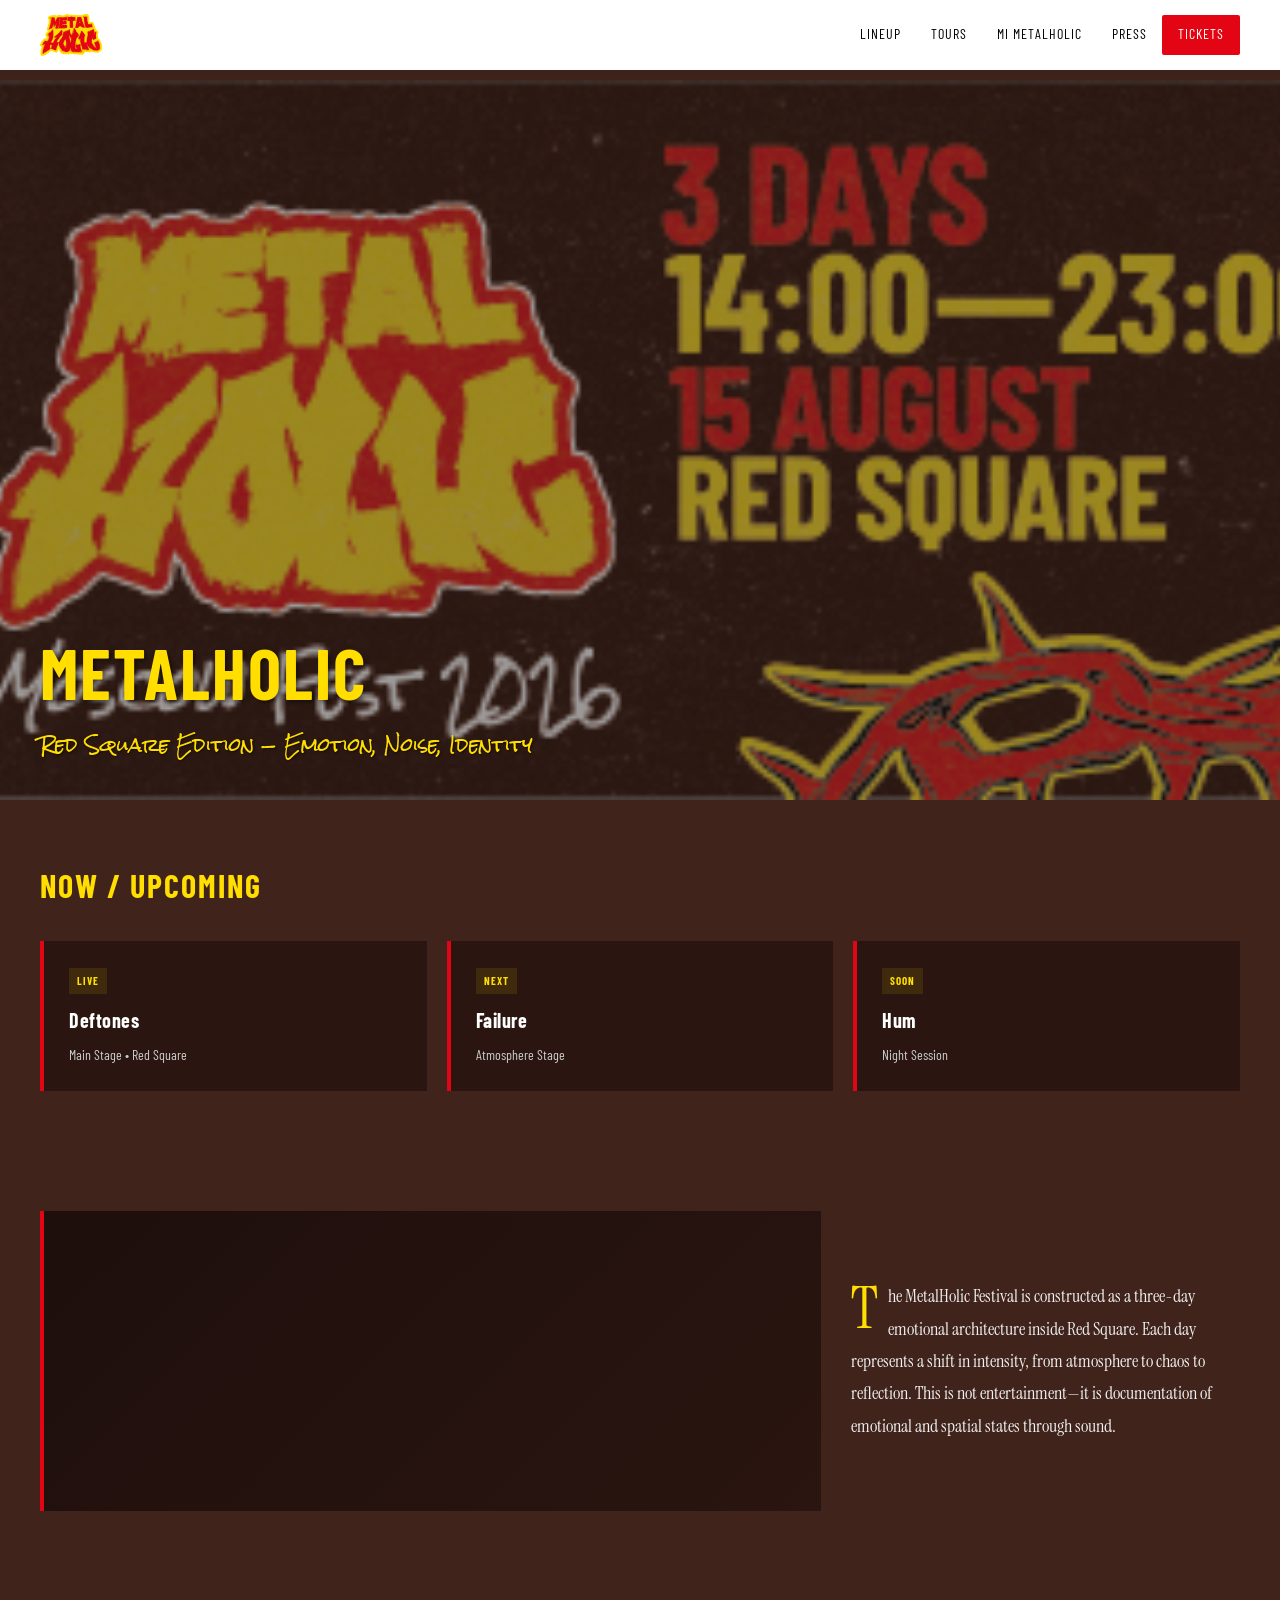
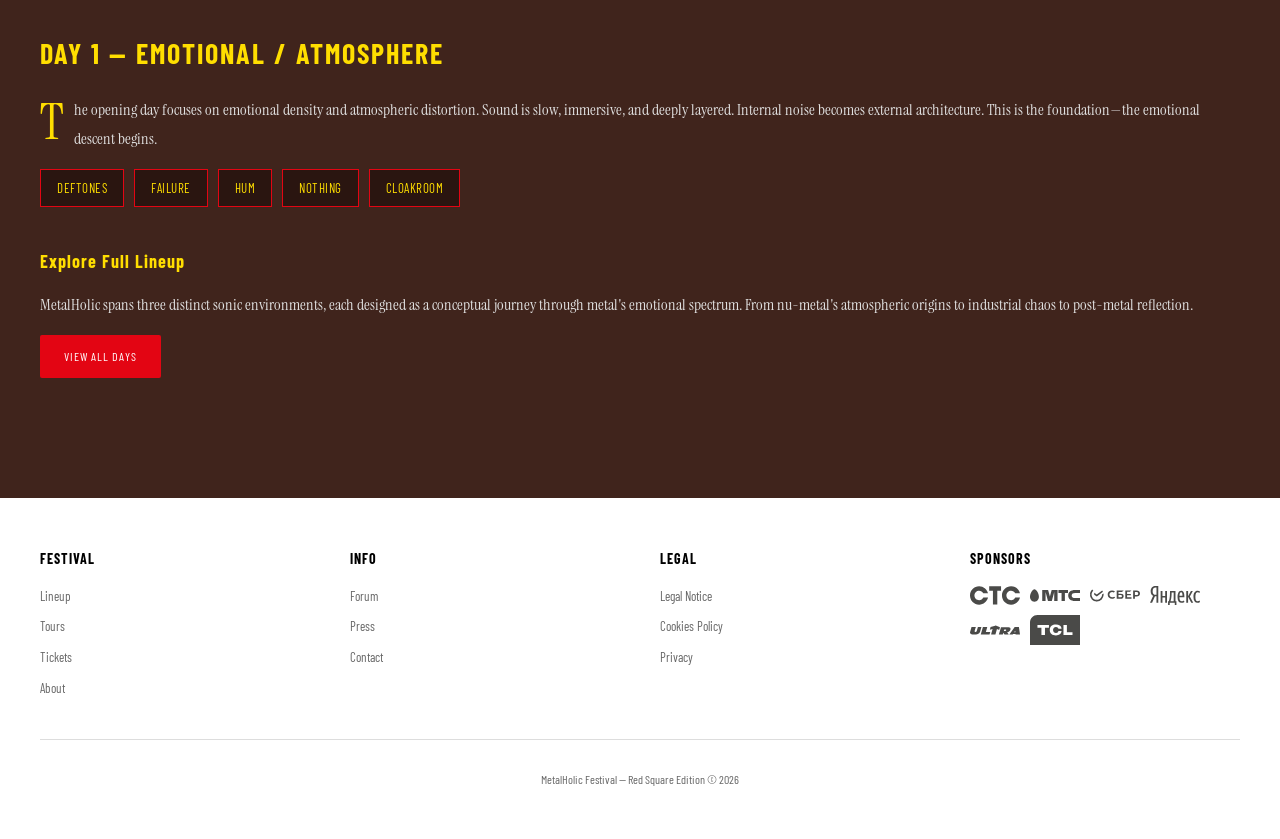
==== index.html @ a42e7ab2 "MetalHolic - main files Version 1" ====
<!DOCTYPE html>
<html lang="en">
<head>
<meta charset="UTF-8">
<meta name="viewport" content="width=device-width, initial-scale=1.0">
<title>MetalHolic Festival — Red Square Edition</title>
<link rel="stylesheet" href="styles.css">
<link href="https://fonts.googleapis.com/css2?family=Barlow+Condensed:wght@300;400;700&family=Rock+Salt&family=Instrument+Serif&display=swap" rel="stylesheet">
</head>

<body>

<!-- HEADER / NAVIGATION -->
<header class="header">
  <a href="index.html" class="logo">
    <img src="assets/logo.svg" alt="MetalHolic Festival">
  </a>

  <button class="menu-toggle" id="menuToggle">☰</button>

  <nav class="nav" id="navMenu">
    <a href="lineup.html">Lineup</a>
    <a href="tours.html">Tours</a>
    <a href="about.html">Mi MetalHolic</a>
    <a href="press.html">Press</a>
    <a href="tickets.html" class="ticket-btn">Tickets</a>
  </nav>
</header>

<!-- HERO SECTION -->
<section class="hero">
  <div class="hero-overlay"></div>
  <img src="assets/images/hero.jpg" alt="MetalHolic Festival Red Square Edition">

  <div class="hero-text">
    <h1>METALHOLIC</h1>
    <p>Red Square Edition — Emotion, Noise, Identity</p>
  </div>
</section>

<!-- LIVE / UPCOMING SECTION -->
<section class="live">
  <h2>NOW / UPCOMING</h2>

  <div class="live-grid">
    <div class="live-card">
      <div class="live-tag">LIVE</div>
      <h3>Deftones</h3>
      <p>Main Stage • Red Square</p>
    </div>

    <div class="live-card">
      <div class="live-tag">NEXT</div>
      <h3>Failure</h3>
      <p>Atmosphere Stage</p>
    </div>

    <div class="live-card">
      <div class="live-tag">SOON</div>
      <h3>Hum</h3>
      <p>Night Session</p>
    </div>
  </div>
</section>

<!-- FESTIVAL CONCEPT BANNER -->
<section class="banner">
  <div class="banner-box"></div>

  <div class="banner-text serif capitular">
    The MetalHolic Festival is constructed as a three-day emotional architecture inside Red Square. Each day represents a shift in intensity, from atmosphere to chaos to reflection. This is not entertainment—it is documentation of emotional and spatial states through sound.
  </div>
</section>

<!-- LINEUP PREVIEW -->
<section class="lineup-preview">
  <h2>DAY 1 — EMOTIONAL / ATMOSPHERE</h2>

  <p class="serif capitular">
    The opening day focuses on emotional density and atmospheric distortion. Sound is slow, immersive, and deeply layered. Internal noise becomes external architecture. This is the foundation—the emotional descent begins.
  </p>

  <div class="artists">
    <span>Deftones</span>
    <span>Failure</span>
    <span>Hum</span>
    <span>Nothing</span>
    <span>Cloakroom</span>
  </div>

  <h3>Explore Full Lineup</h3>
  <p class="serif">
    MetalHolic spans three distinct sonic environments, each designed as a conceptual journey through metal's emotional spectrum. From nu-metal's atmospheric origins to industrial chaos to post-metal reflection.
  </p>
  <a href="lineup.html" class="btn">View All Days</a>
</section>

<!-- FOOTER -->
<footer class="footer">
  <div class="footer-top">
    <div class="footer-column">
      <h4>Festival</h4>
      <a href="lineup.html">Lineup</a>
      <a href="tours.html">Tours</a>
      <a href="tickets.html">Tickets</a>
      <a href="about.html">About</a>
    </div>

    <div class="footer-column">
      <h4>Info</h4>
      <a href="forum.html">Forum</a>
      <a href="press.html">Press</a>
      <a href="contact.html">Contact</a>
    </div>

    <div class="footer-column">
      <h4>Legal</h4>
      <a href="legal-notice.html">Legal Notice</a>
      <a href="cookies.html">Cookies Policy</a>
      <a href="privacy.html">Privacy</a>
    </div>

    <div class="footer-column">
      <h4>Sponsors</h4>
      <div class="sponsors">
        <img src="assets/sponsors/sts.svg" alt="Sponsor" />
        <img src="assets/sponsors/mts.svg" alt="Sponsor" />
        <img src="assets/sponsors/sber.svg" alt="Sponsor" />
        <img src="assets/sponsors/yandex.svg" alt="Sponsor" />
        <img src="assets/sponsors/ultra.svg" alt="Sponsor" />
        <img src="assets/sponsors/tcl.svg" alt="Sponsor" />
      </div>
    </div>
  </div>

  <div class="footer-bottom">
    MetalHolic Festival — Red Square Edition © 2026
  </div>
</footer>

<script src="main.js"></script>

</body>
</html>
---- styles.css ----
/* RESET */
* {
  margin: 0;
  padding: 0;
  box-sizing: border-box;
}

html {
  scroll-behavior: smooth;
}

body {
  font-family: "Barlow Condensed", sans-serif;
  background: #40241c;
  color: white;
  line-height: 1.6;
  overflow-x: hidden;
}

/* =========================
   HEADER / NAVIGATION
========================= */

.header {
  position: fixed;
  top: 0;
  width: 100%;
  background: white;
  display: flex;
  justify-content: space-between;
  align-items: center;
  padding: 14px 40px;
  z-index: 1000;
  box-shadow: 0 2px 8px rgba(0, 0, 0, 0.1);
  transition: all 0.3s ease;
}

.logo {
  display: flex;
  align-items: center;
  text-decoration: none;
  transition: transform 0.3s ease;
}

.logo:hover {
  transform: scale(1.05);
}

.logo img {
  height: 42px;
  width: auto;
  display: block;
}

/* NAV */
.nav {
  display: flex;
  align-items: center;
  gap: 0;
}

.nav a {
  margin-left: 0;
  padding: 8px 15px;
  text-decoration: none;
  color: black;
  font-size: 14px;
  text-transform: uppercase;
  letter-spacing: 1px;
  transition: all 0.3s ease;
  border-bottom: 2px solid transparent;
  display: inline-block;
}

.nav a:hover {
  color: #e30513;
  border-bottom-color: #e30513;
}

.nav a.active {
  color: #e30513;
  border-bottom-color: #e30513;
}

.ticket-btn {
  background: #e30513 !important;
  color: white !important;
  padding: 8px 16px !important;
  margin-left: 10px;
  border-radius: 2px;
  transition: all 0.3s ease;
  border: none;
  cursor: pointer;
}

.ticket-btn:hover {
  background: #b90410 !important;
  transform: translateY(-2px);
  box-shadow: 0 4px 12px rgba(227, 5, 19, 0.3);
}

/* Mobile Menu Toggle */
.menu-toggle {
  display: none;
  background: none;
  border: none;
  font-size: 24px;
  cursor: pointer;
  color: black;
}

/* =========================
   HERO
========================= */

.hero {
  margin-top: 80px;
  height: 80vh;
  min-height: 500px;
  position: relative;
  overflow: hidden;
  background: #2a1510;
}

.hero img {
  width: 100%;
  height: 100%;
  object-fit: cover;
  display: block;
  opacity: 0.85;
  transition: transform 0.6s ease;
}

.hero:hover img {
  transform: scale(1.02);
}

.hero-overlay {
  position: absolute;
  top: 0;
  left: 0;
  right: 0;
  bottom: 0;
  background: rgba(0, 0, 0, 0.3);
  z-index: 1;
}

.hero-text {
  position: absolute;
  bottom: 40px;
  left: 40px;
  z-index: 2;
  animation: slideUp 0.8s ease;
}

@keyframes slideUp {
  from {
    opacity: 0;
    transform: translateY(30px);
  }
  to {
    opacity: 1;
    transform: translateY(0);
  }
}

.hero-text h1 {
  font-size: 70px;
  color: #ffde00;
  font-weight: 700;
  letter-spacing: 2px;
  line-height: 1.1;
  text-shadow: 2px 2px 4px rgba(0, 0, 0, 0.5);
}

.hero-text p {
  font-family: "Rock Salt", cursive;
  font-size: 18px;
  color: #ffde00;
  margin-top: 10px;
  text-shadow: 1px 1px 2px rgba(0, 0, 0, 0.5);
}

/* =========================
   LIVE SECTION
========================= */

.live {
  padding: 60px 40px;
  background: #40241c;
}

.live h2 {
  color: #ffde00;
  margin-bottom: 30px;
  font-size: 32px;
  letter-spacing: 2px;
}

.live-grid {
  display: grid;
  grid-template-columns: repeat(3, 1fr);
  gap: 20px;
}

.live-card {
  background: #2a1510;
  padding: 25px;
  border-left: 4px solid #e30513;
  transition: all 0.3s ease;
  cursor: pointer;
  position: relative;
  overflow: hidden;
}

.live-card::before {
  content: '';
  position: absolute;
  top: 0;
  left: -100%;
  width: 100%;
  height: 100%;
  background: rgba(227, 5, 19, 0.1);
  transition: left 0.3s ease;
  z-index: -1;
}

.live-card:hover::before {
  left: 0;
}

.live-card:hover {
  transform: translateX(5px);
  border-left-color: #ffde00;
}

.live-card h3 {
  font-size: 20px;
  margin-top: 10px;
  color: white;
}

.live-card p {
  font-size: 14px;
  color: #ccc;
  margin-top: 8px;
}

.live-tag {
  font-size: 11px;
  color: #ffde00;
  font-weight: 700;
  text-transform: uppercase;
  letter-spacing: 1px;
  background: rgba(255, 222, 0, 0.1);
  padding: 4px 8px;
  display: inline-block;
}

/* =========================
   BANNER
========================= */

.banner {
  display: flex;
  padding: 60px 40px;
  gap: 30px;
  background: #40241c;
  align-items: center;
}

.banner-box {
  flex: 2;
  background: linear-gradient(135deg, #1e0f0c 0%, #2a1510 100%);
  height: 300px;
  border-left: 4px solid #e30513;
  animation: fadeIn 0.8s ease;
}

@keyframes fadeIn {
  from {
    opacity: 0;
    transform: translateX(-20px);
  }
  to {
    opacity: 1;
    transform: translateX(0);
  }
}

.banner-text {
  flex: 1;
  font-family: "Instrument Serif", serif;
  font-size: 18px;
  line-height: 1.8;
  color: #f0f0f0;
}

.banner-text.capitular::first-letter {
  font-size: 3.2em;
  float: left;
  line-height: 1;
  padding-right: 10px;
  font-weight: 400;
  color: #ffde00;
}

/* =========================
   LINEUP / TEXT BLOCKS
========================= */

.lineup-preview {
  padding: 60px 40px;
  background: #40241c;
}

.lineup-preview h2 {
  color: #ffde00;
  margin-bottom: 20px;
  font-size: 28px;
  letter-spacing: 2px;
}

.lineup-preview h3 {
  color: #ffde00;
  margin-top: 30px;
  margin-bottom: 15px;
  font-size: 18px;
  letter-spacing: 1px;
}

.lineup-preview p {
  font-family: "Instrument Serif", serif;
  color: #e0e0e0;
  margin-bottom: 15px;
  line-height: 1.8;
}

.artists {
  display: flex;
  flex-wrap: wrap;
  gap: 10px;
  margin-bottom: 40px;
}

.artists span {
  display: inline-block;
  padding: 8px 16px;
  background: #2a1510;
  border: 1px solid #e30513;
  color: #ffde00;
  font-size: 13px;
  text-transform: uppercase;
  letter-spacing: 0.5px;
  transition: all 0.3s ease;
  cursor: pointer;
}

.artists span:hover {
  background: #e30513;
  color: white;
  border-color: #ffde00;
  transform: translateY(-2px);
}

/* =========================
   TYPOGRAPHY SYSTEM
========================= */

.serif {
  font-family: "Instrument Serif", serif;
}

.capitular::first-letter {
  font-size: 3.2em;
  float: left;
  line-height: 1;
  padding-right: 10px;
  font-weight: 400;
  color: #ffde00;
}

h1 {
  font-size: 48px;
  color: #ffde00;
  letter-spacing: 2px;
  margin-bottom: 20px;
}

h2 {
  font-size: 32px;
  color: #ffde00;
  letter-spacing: 1px;
}

h3 {
  font-size: 20px;
  color: #ffde00;
  letter-spacing: 0.5px;
}

/* =========================
   SECTION STYLES
========================= */

section {
  background: #40241c;
}

section.capitular {
  padding: 80px 40px 40px;
}

section.capitular h1 {
  font-size: 56px;
  margin-bottom: 30px;
}

section.capitular p {
  font-family: "Instrument Serif", serif;
  font-size: 16px;
  color: #e0e0e0;
  max-width: 800px;
  line-height: 1.9;
}

/* =========================
   FOOTER
========================= */

.footer {
  background: white;
  color: black;
  padding: 50px 40px;
  margin-top: 60px;
}

.footer-top {
  display: grid;
  grid-template-columns: repeat(4, 1fr);
  gap: 40px;
  margin-bottom: 30px;
}

.footer-column h4 {
  margin-bottom: 15px;
  font-size: 14px;
  text-transform: uppercase;
  letter-spacing: 1px;
  font-weight: 700;
}

.footer-column a {
  display: block;
  text-decoration: none;
  color: #666;
  margin-bottom: 10px;
  font-size: 13px;
  transition: all 0.3s ease;
}

.footer-column a:hover {
  color: #e30513;
  margin-left: 5px;
}

.sponsors {
  display: flex;
  flex-wrap: wrap;
  gap: 10px;
}

.sponsors img {
  width: 50px;
  height: auto;
  transition: transform 0.3s ease;
  opacity: 0.8;
}

.sponsors img:hover {
  transform: scale(1.1);
  opacity: 1;
}

.footer-bottom {
  margin-top: 30px;
  padding-top: 30px;
  border-top: 1px solid #ddd;
  text-align: center;
  font-size: 12px;
  color: #666;
}

/* =========================
   UTILITY CLASSES
========================= */

.container {
  max-width: 1200px;
  margin: 0 auto;
  padding: 0 40px;
}

.btn {
  display: inline-block;
  padding: 12px 24px;
  background: #e30513;
  color: white;
  text-decoration: none;
  text-transform: uppercase;
  letter-spacing: 1px;
  font-size: 12px;
  border: none;
  cursor: pointer;
  transition: all 0.3s ease;
  border-radius: 2px;
}

.btn:hover {
  background: #b90410;
  transform: translateY(-2px);
  box-shadow: 0 4px 12px rgba(227, 5, 19, 0.3);
}

.btn-outline {
  background: transparent;
  border: 2px solid #e30513;
  color: #e30513;
}

.btn-outline:hover {
  background: #e30513;
  color: white;
}

/* =========================
   RESPONSIVE
========================= */

@media (max-width: 1024px) {
  .live-grid {
    grid-template-columns: repeat(2, 1fr);
  }

  .footer-top {
    grid-template-columns: repeat(2, 1fr);
    gap: 30px;
  }

  .hero-text h1 {
    font-size: 50px;
  }
}

@media (max-width: 768px) {
  .header {
    padding: 12px 20px;
  }

  .nav {
    position: fixed;
    left: 0;
    top: 60px;
    width: 100%;
    background: white;
    flex-direction: column;
    gap: 0;
    max-height: 0;
    overflow: hidden;
    transition: max-height 0.3s ease;
    z-index: 999;
  }

  .nav.active {
    max-height: 400px;
  }

  .nav a {
    width: 100%;
    padding: 15px 20px;
    border-bottom: 1px solid #eee;
    margin-left: 0;
  }

  .menu-toggle {
    display: block;
  }

  .logo img {
    height: 36px;
  }

  .hero {
    margin-top: 60px;
    height: 60vh;
  }

  .hero-text h1 {
    font-size: 40px;
  }

  .hero-text p {
    font-size: 14px;
  }

  .live-grid {
    grid-template-columns: 1fr;
  }

  .banner {
    flex-direction: column;
    padding: 40px 20px;
  }

  .banner-box {
    height: 200px;
  }

  .lineup-preview {
    padding: 40px 20px;
  }

  .footer-top {
    grid-template-columns: 1fr;
    gap: 20px;
  }

  .footer {
    padding: 40px 20px;
  }

  section.capitular {
    padding: 60px 20px 30px;
  }

  section.capitular h1 {
    font-size: 36px;
  }

  h1 {
    font-size: 32px;
  }

  h2 {
    font-size: 24px;
  }

  .artists span {
    font-size: 11px;
    padding: 6px 12px;
  }
}

@media (max-width: 480px) {
  .header {
    padding: 10px 15px;
  }

  .hero {
    margin-top: 60px;
    height: 50vh;
    min-height: 400px;
  }

  .hero-text {
    bottom: 20px;
    left: 20px;
  }

  .hero-text h1 {
    font-size: 28px;
  }

  .hero-text p {
    font-size: 12px;
  }

  .live {
    padding: 40px 20px;
  }

  .live h2 {
    font-size: 22px;
  }

  .live-card {
    padding: 15px;
  }

  .lineup-preview {
    padding: 30px 15px;
  }

  .lineup-preview h2 {
    font-size: 20px;
  }

  .artists {
    gap: 8px;
  }

  .artists span {
    font-size: 10px;
    padding: 5px 10px;
  }

  section.capitular {
    padding: 50px 15px 20px;
  }

  section.capitular h1 {
    font-size: 26px;
  }

  section.capitular p {
    font-size: 14px;
  }

  .footer-bottom {
    font-size: 10px;
  }
}
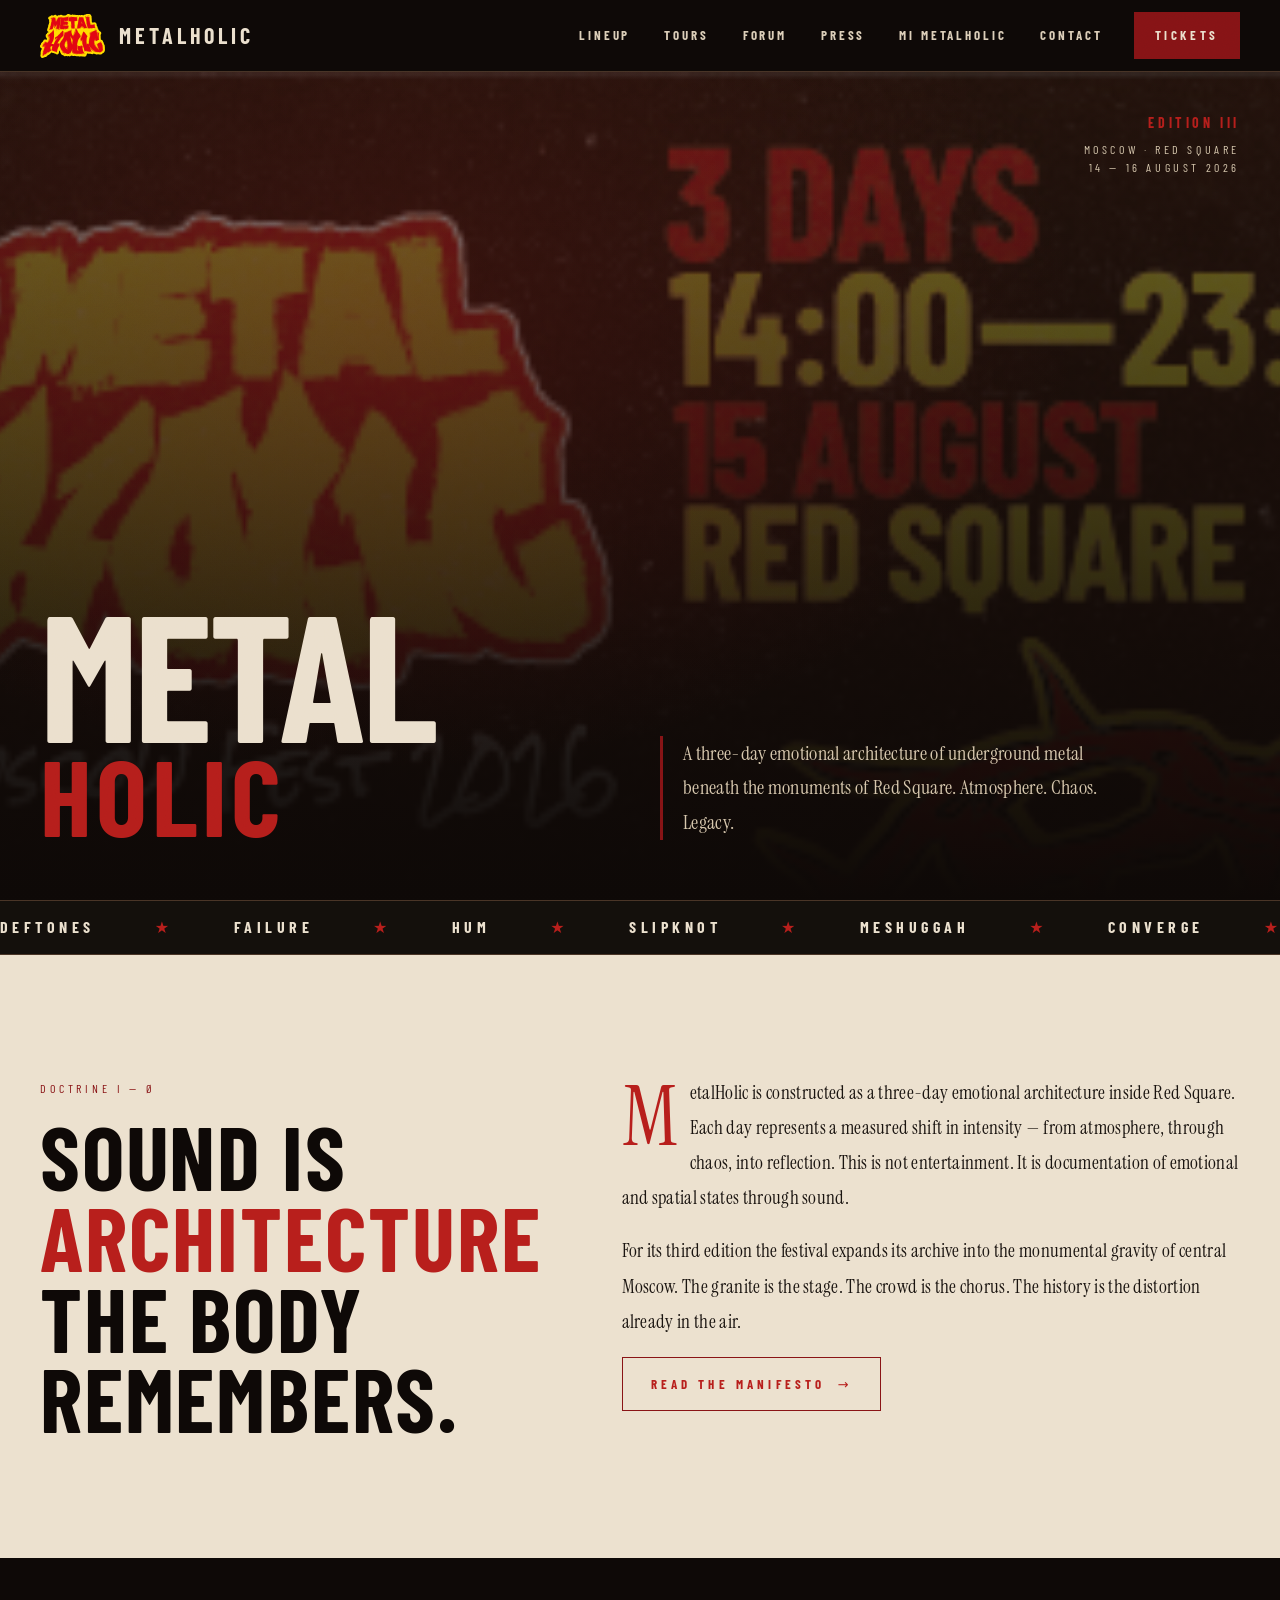
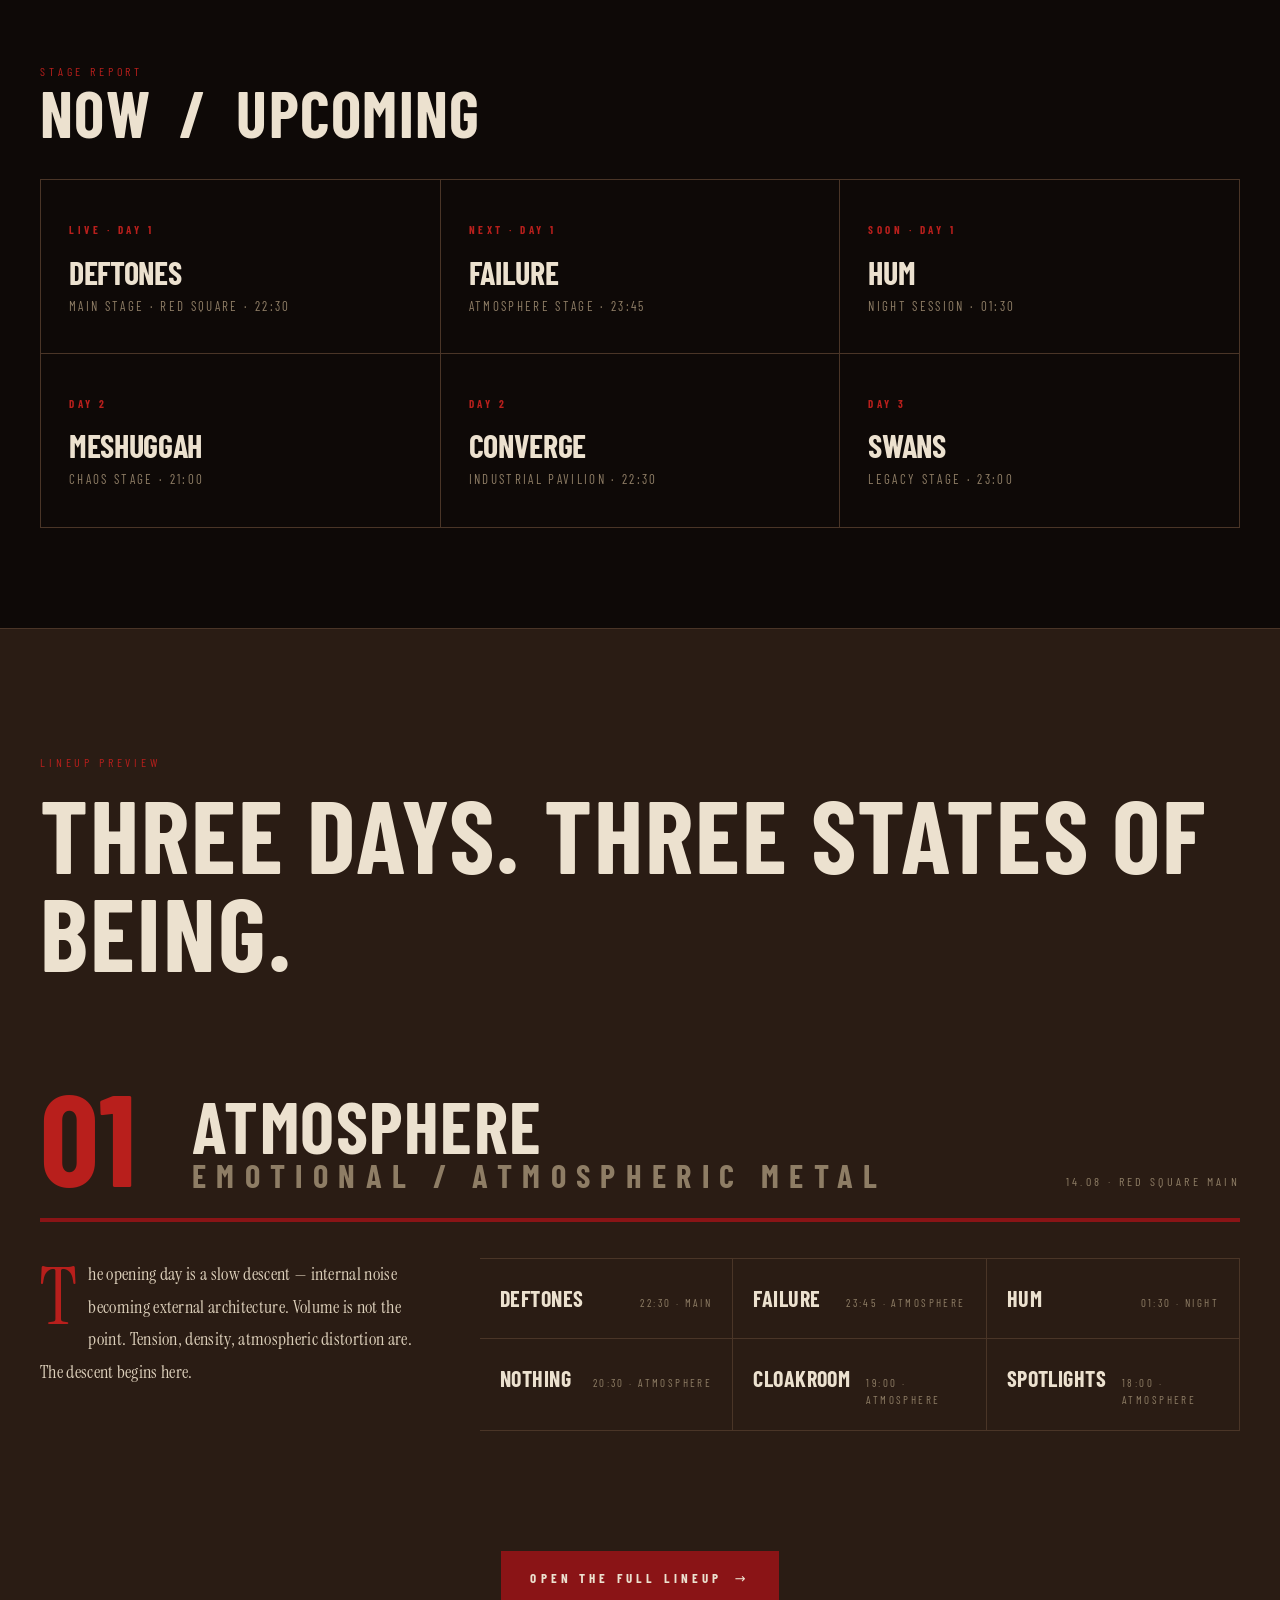
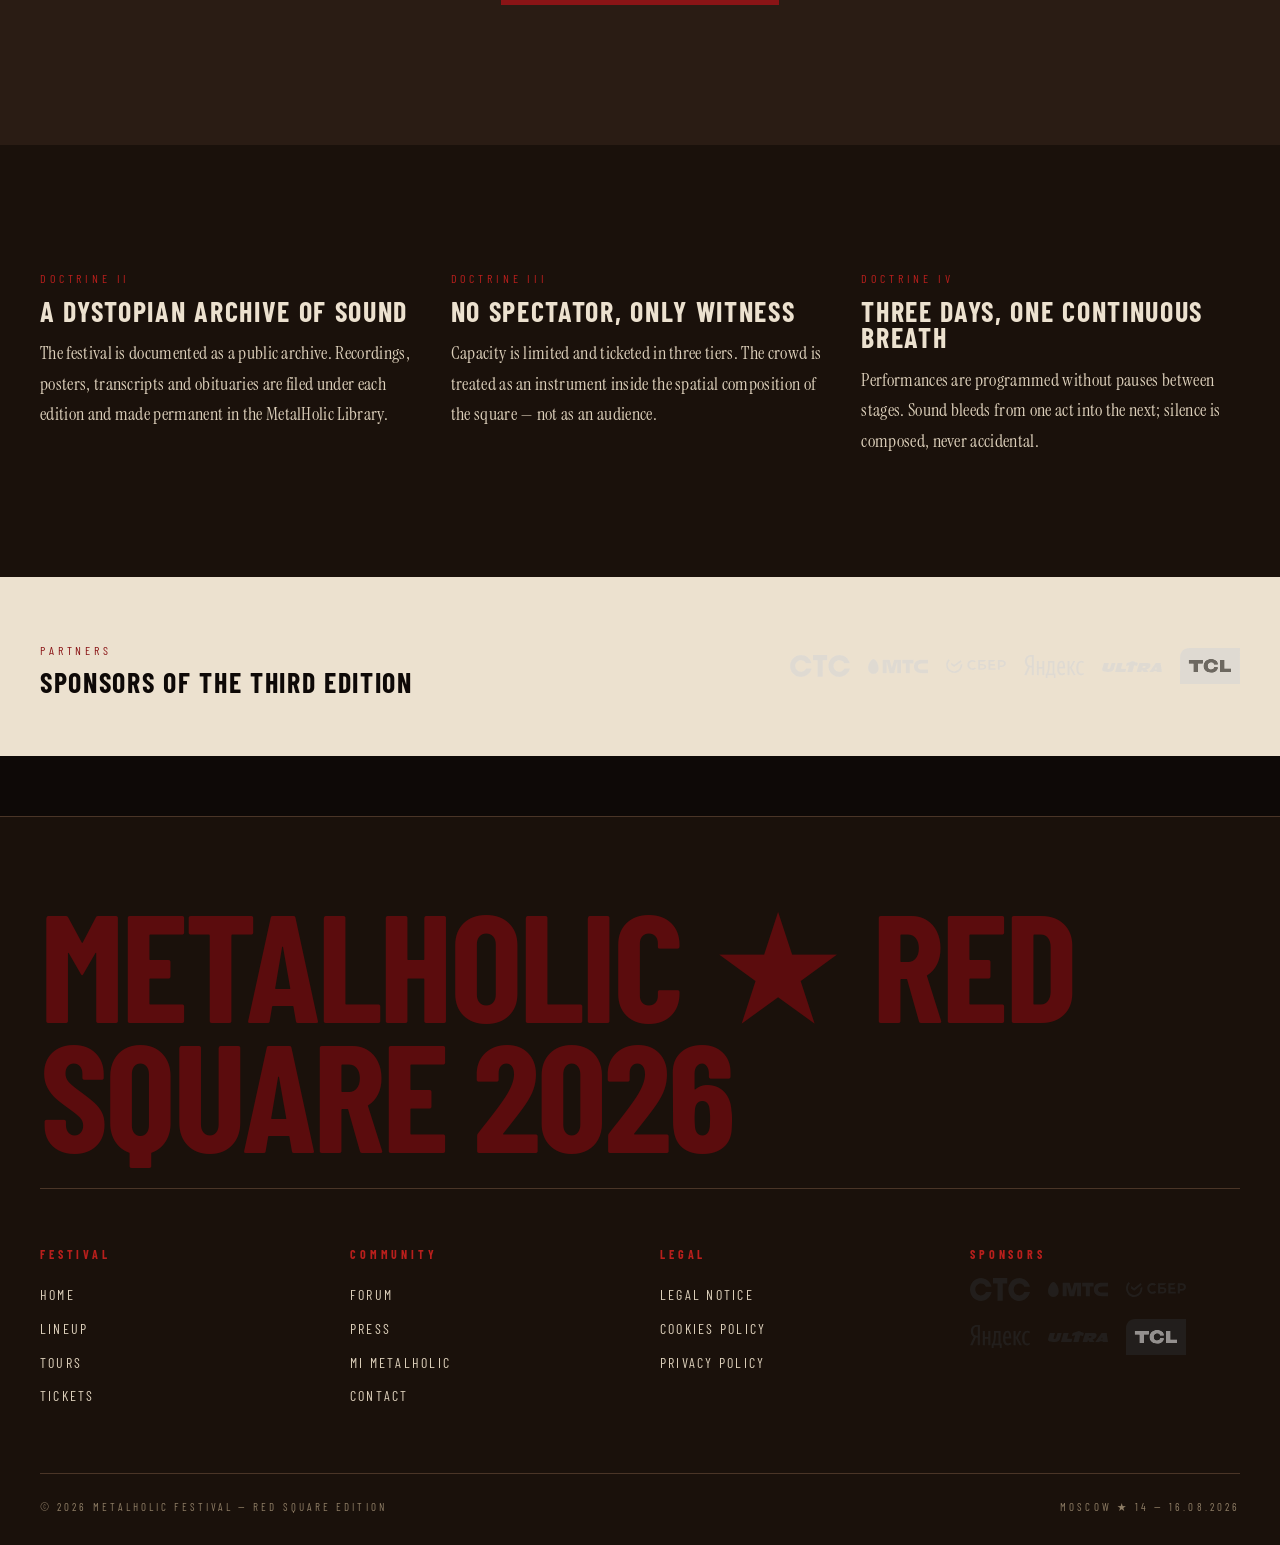
==== commit d9a43ee7: "Rebuild MetalHolic Festival as multi-page Red Square Edition site Complete redesign of the festival " ====
--- a/index.html
+++ b/index.html
@@ -4,141 +4,215 @@
 <meta charset="UTF-8">
 <meta name="viewport" content="width=device-width, initial-scale=1.0">
 <title>MetalHolic Festival — Red Square Edition</title>
+<meta name="description" content="MetalHolic Festival — Red Square Edition. A three-day emotional architecture of underground metal in the heart of Moscow, 14—16 August 2026.">
+<link rel="icon" href="assets/logo/logo.svg" type="image/svg+xml">
 <link rel="stylesheet" href="styles.css">
-<link href="https://fonts.googleapis.com/css2?family=Barlow+Condensed:wght@300;400;700&family=Rock+Salt&family=Instrument+Serif&display=swap" rel="stylesheet">
+<link rel="preconnect" href="https://fonts.googleapis.com">
+<link rel="preconnect" href="https://fonts.gstatic.com" crossorigin>
+<link href="https://fonts.googleapis.com/css2?family=Barlow+Condensed:wght@300;400;500;700&family=Instrument+Serif&display=swap" rel="stylesheet">
 </head>
-
 <body>
 
-<!-- HEADER / NAVIGATION -->
 <header class="header">
   <a href="index.html" class="logo">
-    <img src="assets/logo.svg" alt="MetalHolic Festival">
+    <img src="assets/logo/logo.svg" alt="MetalHolic Festival">
+    <span class="logo-word">MetalHolic</span>
   </a>
-
-  <button class="menu-toggle" id="menuToggle">☰</button>
-
+  <button class="menu-toggle" id="menuToggle" aria-label="Open menu">≡</button>
   <nav class="nav" id="navMenu">
     <a href="lineup.html">Lineup</a>
     <a href="tours.html">Tours</a>
+    <a href="forum.html">Forum</a>
+    <a href="press.html">Press</a>
     <a href="about.html">Mi MetalHolic</a>
-    <a href="press.html">Press</a>
+    <a href="contact.html">Contact</a>
     <a href="tickets.html" class="ticket-btn">Tickets</a>
   </nav>
 </header>
 
-<!-- HERO SECTION -->
 <section class="hero">
+  <img src="assets/images/hero.jpg" alt="MetalHolic Festival — Red Square Edition">
   <div class="hero-overlay"></div>
-  <img src="assets/images/hero.jpg" alt="MetalHolic Festival Red Square Edition">
+
+  <div class="hero-meta">
+    <strong>Edition III</strong>
+    Moscow · Red Square<br>
+    14 — 16 August 2026
+  </div>
 
   <div class="hero-text">
-    <h1>METALHOLIC</h1>
-    <p>Red Square Edition — Emotion, Noise, Identity</p>
-  </div>
-</section>
-
-<!-- LIVE / UPCOMING SECTION -->
+    <h1>METAL<em>HOLIC</em></h1>
+    <p>A three-day emotional architecture of underground metal beneath the monuments of Red Square. Atmosphere. Chaos. Legacy.</p>
+  </div>
+</section>
+
+<div class="marquee" aria-hidden="true">
+  <div class="marquee-track">
+    <span>Deftones</span><span>Failure</span><span>Hum</span><span>Slipknot</span><span>Meshuggah</span><span>Converge</span><span>Tool</span><span>Swans</span><span>Code Orange</span><span>Cloakroom</span><span>Deftones</span><span>Failure</span><span>Hum</span><span>Slipknot</span><span>Meshuggah</span><span>Converge</span><span>Tool</span><span>Swans</span><span>Code Orange</span><span>Cloakroom</span>
+  </div>
+</div>
+
+<section class="section section--paper">
+  <div class="container editorial">
+    <div class="editorial-title">
+      <span class="eyebrow">Doctrine I — Ø</span>
+      <h2>Sound is <span class="accent">architecture</span> the body remembers.</h2>
+    </div>
+    <div class="editorial-body capitular">
+      <p>MetalHolic is constructed as a three-day emotional architecture inside Red Square. Each day represents a measured shift in intensity — from atmosphere, through chaos, into reflection. This is not entertainment. It is documentation of emotional and spatial states through sound.</p>
+      <p>For its third edition the festival expands its archive into the monumental gravity of central Moscow. The granite is the stage. The crowd is the chorus. The history is the distortion already in the air.</p>
+      <a href="about.html" class="btn btn-outline">Read the manifesto</a>
+    </div>
+  </div>
+</section>
+
 <section class="live">
-  <h2>NOW / UPCOMING</h2>
-
-  <div class="live-grid">
-    <div class="live-card">
-      <div class="live-tag">LIVE</div>
-      <h3>Deftones</h3>
-      <p>Main Stage • Red Square</p>
-    </div>
-
-    <div class="live-card">
-      <div class="live-tag">NEXT</div>
-      <h3>Failure</h3>
-      <p>Atmosphere Stage</p>
-    </div>
-
-    <div class="live-card">
-      <div class="live-tag">SOON</div>
-      <h3>Hum</h3>
-      <p>Night Session</p>
-    </div>
-  </div>
-</section>
-
-<!-- FESTIVAL CONCEPT BANNER -->
-<section class="banner">
-  <div class="banner-box"></div>
-
-  <div class="banner-text serif capitular">
-    The MetalHolic Festival is constructed as a three-day emotional architecture inside Red Square. Each day represents a shift in intensity, from atmosphere to chaos to reflection. This is not entertainment—it is documentation of emotional and spatial states through sound.
-  </div>
-</section>
-
-<!-- LINEUP PREVIEW -->
-<section class="lineup-preview">
-  <h2>DAY 1 — EMOTIONAL / ATMOSPHERE</h2>
-
-  <p class="serif capitular">
-    The opening day focuses on emotional density and atmospheric distortion. Sound is slow, immersive, and deeply layered. Internal noise becomes external architecture. This is the foundation—the emotional descent begins.
-  </p>
-
-  <div class="artists">
-    <span>Deftones</span>
-    <span>Failure</span>
-    <span>Hum</span>
-    <span>Nothing</span>
-    <span>Cloakroom</span>
-  </div>
-
-  <h3>Explore Full Lineup</h3>
-  <p class="serif">
-    MetalHolic spans three distinct sonic environments, each designed as a conceptual journey through metal's emotional spectrum. From nu-metal's atmospheric origins to industrial chaos to post-metal reflection.
-  </p>
-  <a href="lineup.html" class="btn">View All Days</a>
-</section>
-
-<!-- FOOTER -->
+  <div class="container">
+    <span class="eyebrow">Stage report</span>
+    <h2>Now &nbsp;/ &nbsp;Upcoming</h2>
+    <div class="live-grid">
+      <div class="live-card">
+        <span class="live-tag">Live · Day 1</span>
+        <h3>Deftones</h3>
+        <p>Main Stage · Red Square · 22:30</p>
+      </div>
+      <div class="live-card">
+        <span class="live-tag">Next · Day 1</span>
+        <h3>Failure</h3>
+        <p>Atmosphere Stage · 23:45</p>
+      </div>
+      <div class="live-card">
+        <span class="live-tag">Soon · Day 1</span>
+        <h3>Hum</h3>
+        <p>Night Session · 01:30</p>
+      </div>
+      <div class="live-card">
+        <span class="live-tag">Day 2</span>
+        <h3>Meshuggah</h3>
+        <p>Chaos Stage · 21:00</p>
+      </div>
+      <div class="live-card">
+        <span class="live-tag">Day 2</span>
+        <h3>Converge</h3>
+        <p>Industrial Pavilion · 22:30</p>
+      </div>
+      <div class="live-card">
+        <span class="live-tag">Day 3</span>
+        <h3>Swans</h3>
+        <p>Legacy Stage · 23:00</p>
+      </div>
+    </div>
+  </div>
+</section>
+
+<section class="section section--brown">
+  <div class="container">
+    <span class="eyebrow">Lineup preview</span>
+    <h2 style="font-size:clamp(48px,8vw,120px); color:var(--c-paper); margin: 12px 0 40px;">Three days. Three states of being.</h2>
+
+    <div class="day-header">
+      <span class="day-num">01</span>
+      <h2>Atmosphere<span class="sub">Emotional / atmospheric metal</span></h2>
+      <span class="day-stage">14.08 · Red Square Main</span>
+    </div>
+    <div class="day-body">
+      <p class="day-text serif capitular">The opening day is a slow descent — internal noise becoming external architecture. Volume is not the point. Tension, density, atmospheric distortion are. The descent begins here.</p>
+      <div class="artists-list">
+        <div class="artist-card"><span class="name">Deftones</span><span class="meta">22:30 · Main</span></div>
+        <div class="artist-card"><span class="name">Failure</span><span class="meta">23:45 · Atmosphere</span></div>
+        <div class="artist-card"><span class="name">Hum</span><span class="meta">01:30 · Night</span></div>
+        <div class="artist-card"><span class="name">Nothing</span><span class="meta">20:30 · Atmosphere</span></div>
+        <div class="artist-card"><span class="name">Cloakroom</span><span class="meta">19:00 · Atmosphere</span></div>
+        <div class="artist-card"><span class="name">Spotlights</span><span class="meta">18:00 · Atmosphere</span></div>
+      </div>
+    </div>
+
+    <div style="text-align:center; padding: 40px 0 20px;">
+      <a href="lineup.html" class="btn">Open the full lineup</a>
+    </div>
+  </div>
+</section>
+
+<section class="section section--brown-deep">
+  <div class="container grid-3" style="align-items:start;">
+    <div>
+      <span class="eyebrow">Doctrine II</span>
+      <h3 style="margin-top:8px;">A dystopian archive of sound</h3>
+      <p class="serif" style="margin-top:14px;">The festival is documented as a public archive. Recordings, posters, transcripts and obituaries are filed under each edition and made permanent in the MetalHolic Library.</p>
+    </div>
+    <div>
+      <span class="eyebrow">Doctrine III</span>
+      <h3 style="margin-top:8px;">No spectator, only witness</h3>
+      <p class="serif" style="margin-top:14px;">Capacity is limited and ticketed in three tiers. The crowd is treated as an instrument inside the spatial composition of the square — not as an audience.</p>
+    </div>
+    <div>
+      <span class="eyebrow">Doctrine IV</span>
+      <h3 style="margin-top:8px;">Three days, one continuous breath</h3>
+      <p class="serif" style="margin-top:14px;">Performances are programmed without pauses between stages. Sound bleeds from one act into the next; silence is composed, never accidental.</p>
+    </div>
+  </div>
+</section>
+
+<section class="section tight section--paper">
+  <div class="container" style="display:flex; flex-wrap:wrap; align-items:center; justify-content:space-between; gap:20px;">
+    <div>
+      <span class="eyebrow">Partners</span>
+      <h3 style="color:var(--c-bg); margin-top:8px;">Sponsors of the third edition</h3>
+    </div>
+    <div class="sponsors" style="filter:invert(1);">
+      <img src="assets/sponsors/sts.svg" alt="STS">
+      <img src="assets/sponsors/mts.svg" alt="MTS">
+      <img src="assets/sponsors/sber.svg" alt="Sber">
+      <img src="assets/sponsors/yandex.svg" alt="Yandex">
+      <img src="assets/sponsors/ultra.svg" alt="Ultra">
+      <img src="assets/sponsors/tcl.svg" alt="TCL">
+    </div>
+  </div>
+</section>
+
 <footer class="footer">
-  <div class="footer-top">
-    <div class="footer-column">
-      <h4>Festival</h4>
-      <a href="lineup.html">Lineup</a>
-      <a href="tours.html">Tours</a>
-      <a href="tickets.html">Tickets</a>
-      <a href="about.html">About</a>
-    </div>
-
-    <div class="footer-column">
-      <h4>Info</h4>
-      <a href="forum.html">Forum</a>
-      <a href="press.html">Press</a>
-      <a href="contact.html">Contact</a>
-    </div>
-
-    <div class="footer-column">
-      <h4>Legal</h4>
-      <a href="legal-notice.html">Legal Notice</a>
-      <a href="cookies.html">Cookies Policy</a>
-      <a href="privacy.html">Privacy</a>
-    </div>
-
-    <div class="footer-column">
-      <h4>Sponsors</h4>
-      <div class="sponsors">
-        <img src="assets/sponsors/sts.svg" alt="Sponsor" />
-        <img src="assets/sponsors/mts.svg" alt="Sponsor" />
-        <img src="assets/sponsors/sber.svg" alt="Sponsor" />
-        <img src="assets/sponsors/yandex.svg" alt="Sponsor" />
-        <img src="assets/sponsors/ultra.svg" alt="Sponsor" />
-        <img src="assets/sponsors/tcl.svg" alt="Sponsor" />
-      </div>
-    </div>
-  </div>
-
-  <div class="footer-bottom">
-    MetalHolic Festival — Red Square Edition © 2026
+  <div class="container">
+    <div class="footer-mark">METALHOLIC ★ RED SQUARE 2026</div>
+    <div class="footer-top">
+      <div class="footer-column">
+        <h4>Festival</h4>
+        <a href="index.html">Home</a>
+        <a href="lineup.html">Lineup</a>
+        <a href="tours.html">Tours</a>
+        <a href="tickets.html">Tickets</a>
+      </div>
+      <div class="footer-column">
+        <h4>Community</h4>
+        <a href="forum.html">Forum</a>
+        <a href="press.html">Press</a>
+        <a href="about.html">Mi MetalHolic</a>
+        <a href="contact.html">Contact</a>
+      </div>
+      <div class="footer-column">
+        <h4>Legal</h4>
+        <a href="legal-notice.html">Legal Notice</a>
+        <a href="cookies.html">Cookies Policy</a>
+        <a href="privacy.html">Privacy Policy</a>
+      </div>
+      <div class="footer-column">
+        <h4>Sponsors</h4>
+        <div class="sponsors">
+          <img src="assets/sponsors/sts.svg" alt="STS">
+          <img src="assets/sponsors/mts.svg" alt="MTS">
+          <img src="assets/sponsors/sber.svg" alt="Sber">
+          <img src="assets/sponsors/yandex.svg" alt="Yandex">
+          <img src="assets/sponsors/ultra.svg" alt="Ultra">
+          <img src="assets/sponsors/tcl.svg" alt="TCL">
+        </div>
+      </div>
+    </div>
+    <div class="footer-bottom">
+      <span>© 2026 MetalHolic Festival — Red Square Edition</span>
+      <span>Moscow ★ 14 — 16.08.2026</span>
+    </div>
   </div>
 </footer>
 
 <script src="main.js"></script>
-
 </body>
 </html>
--- a/styles.css
+++ b/styles.css
@@ -1,722 +1,1153 @@
-/* RESET */
-* {
-  margin: 0;
-  padding: 0;
-  box-sizing: border-box;
-}
-
-html {
-  scroll-behavior: smooth;
-}
+/* ============================================================
+   METALHOLIC FESTIVAL — RED SQUARE EDITION
+   Modular stylesheet
+   1. Tokens
+   2. Reset / Base
+   3. Typography
+   4. Layout primitives
+   5. Header / Navigation
+   6. Hero
+   7. Editorial sections / Capitular
+   8. Live + lineup blocks
+   9. Cards (tour / ticket / press)
+  10. Forum (phpBB inspired)
+  11. Forms
+  12. Footer
+  13. Buttons / Tags / Utilities
+  14. Responsive
+   ============================================================ */
+
+/* ---------- 1. TOKENS ---------- */
+:root {
+  --c-bg:          #0e0907;       /* near black */
+  --c-bg-2:        #14100c;
+  --c-brown:       #2a1c14;       /* dark brown */
+  --c-brown-deep:  #1a110b;
+  --c-brown-mid:   #3d2a1d;
+  --c-paper:       #ece1cf;       /* dirty white */
+  --c-paper-dim:   #d8c9b0;
+  --c-paper-soft:  #f5ecd9;
+  --c-red:         #8a1416;       /* deep red */
+  --c-red-bright:  #b81f1c;
+  --c-red-burn:    #5b0c0d;
+  --c-text:        #ddd0bb;
+  --c-text-dim:    #8e7d65;
+  --c-line:        #4a3527;
+  --c-line-soft:   #6b513e;
+
+  --f-display: "Barlow Condensed", "Arial Narrow", system-ui, sans-serif;
+  --f-body:    "Instrument Serif", "Times New Roman", Georgia, serif;
+
+  --max-width: 1280px;
+  --gutter:    40px;
+  --header-h:  72px;
+
+  --grain: url("data:image/svg+xml;utf8,<svg xmlns='http://www.w3.org/2000/svg' width='220' height='220'><filter id='n'><feTurbulence type='fractalNoise' baseFrequency='0.9' numOctaves='2' stitchTiles='stitch'/><feColorMatrix values='0 0 0 0 0 0 0 0 0 0 0 0 0 0 0 0 0 0 0.16 0'/></filter><rect width='100%25' height='100%25' filter='url(%23n)'/></svg>");
+}
+
+/* ---------- 2. RESET / BASE ---------- */
+*, *::before, *::after { margin: 0; padding: 0; box-sizing: border-box; }
+
+html { scroll-behavior: smooth; }
 
 body {
-  font-family: "Barlow Condensed", sans-serif;
-  background: #40241c;
-  color: white;
-  line-height: 1.6;
+  font-family: var(--f-display);
+  background: var(--c-bg);
+  color: var(--c-text);
+  line-height: 1.55;
   overflow-x: hidden;
-}
-
-/* =========================
-   HEADER / NAVIGATION
-========================= */
-
+  -webkit-font-smoothing: antialiased;
+  letter-spacing: 0.02em;
+}
+
+body::before {
+  content: "";
+  position: fixed;
+  inset: 0;
+  pointer-events: none;
+  background-image: var(--grain);
+  background-size: 220px 220px;
+  opacity: 0.25;
+  mix-blend-mode: overlay;
+  z-index: 9999;
+}
+
+img { display: block; max-width: 100%; height: auto; }
+a   { color: inherit; text-decoration: none; }
+ul, ol { list-style: none; }
+
+::selection { background: var(--c-red); color: var(--c-paper); }
+
+/* ---------- 3. TYPOGRAPHY ---------- */
+.serif { font-family: var(--f-body); font-weight: 400; }
+
+h1, h2, h3, h4, h5, h6 {
+  font-family: var(--f-display);
+  font-weight: 700;
+  text-transform: uppercase;
+  letter-spacing: 0.02em;
+  line-height: 0.95;
+  color: var(--c-paper);
+}
+
+h1 { font-size: clamp(48px, 9vw, 140px); }
+h2 { font-size: clamp(34px, 5vw, 64px); }
+h3 { font-size: clamp(20px, 2.4vw, 28px); letter-spacing: 0.06em; }
+h4 { font-size: 14px; letter-spacing: 0.18em; }
+
+p  { font-family: var(--f-body); font-size: 18px; line-height: 1.7; color: var(--c-text); }
+
+.eyebrow {
+  font-family: var(--f-display);
+  text-transform: uppercase;
+  letter-spacing: 0.32em;
+  font-size: 12px;
+  color: var(--c-red-bright);
+  display: inline-block;
+}
+
+.capitular p:first-of-type::first-letter,
+p.capitular::first-letter,
+.capitular::first-letter {
+  font-family: var(--f-body);
+  font-size: 4.4em;
+  float: left;
+  line-height: 0.85;
+  padding: 6px 12px 0 0;
+  color: var(--c-red-bright);
+  font-weight: 400;
+}
+
+.rule {
+  height: 1px;
+  background: var(--c-line);
+  margin: 40px 0;
+}
+.rule.thick { height: 4px; background: var(--c-red); }
+
+/* ---------- 4. LAYOUT ---------- */
+.container {
+  max-width: var(--max-width);
+  margin: 0 auto;
+  padding: 0 var(--gutter);
+}
+.section {
+  padding: 120px 0;
+  position: relative;
+}
+.section.tight { padding: 60px 0; }
+
+.grid-2 { display: grid; grid-template-columns: 1fr 1fr; gap: 60px; }
+.grid-3 { display: grid; grid-template-columns: repeat(3, 1fr); gap: 32px; }
+.grid-4 { display: grid; grid-template-columns: repeat(4, 1fr); gap: 24px; }
+
+.editorial {
+  display: grid;
+  grid-template-columns: 1fr 2fr;
+  gap: 80px;
+  align-items: start;
+}
+.editorial.flip { grid-template-columns: 2fr 1fr; }
+
+/* ---------- 5. HEADER / NAV ---------- */
 .header {
   position: fixed;
-  top: 0;
-  width: 100%;
-  background: white;
+  top: 0; left: 0; right: 0;
+  z-index: 1000;
+  height: var(--header-h);
   display: flex;
+  align-items: center;
   justify-content: space-between;
-  align-items: center;
-  padding: 14px 40px;
-  z-index: 1000;
-  box-shadow: 0 2px 8px rgba(0, 0, 0, 0.1);
-  transition: all 0.3s ease;
+  padding: 0 var(--gutter);
+  background: var(--c-bg);
+  border-bottom: 1px solid var(--c-line);
 }
 
 .logo {
   display: flex;
   align-items: center;
+  gap: 14px;
   text-decoration: none;
-  transition: transform 0.3s ease;
-}
-
-.logo:hover {
-  transform: scale(1.05);
-}
-
-.logo img {
-  height: 42px;
-  width: auto;
-  display: block;
-}
-
-/* NAV */
-.nav {
-  display: flex;
-  align-items: center;
-  gap: 0;
-}
-
+  color: var(--c-paper);
+}
+.logo img { height: 44px; width: auto; filter: drop-shadow(0 0 0 transparent); }
+.logo .logo-word {
+  font-family: var(--f-display);
+  font-weight: 700;
+  font-size: 22px;
+  letter-spacing: 0.18em;
+  text-transform: uppercase;
+}
+
+.nav { display: flex; align-items: center; gap: 4px; }
 .nav a {
-  margin-left: 0;
-  padding: 8px 15px;
-  text-decoration: none;
-  color: black;
-  font-size: 14px;
-  text-transform: uppercase;
-  letter-spacing: 1px;
-  transition: all 0.3s ease;
-  border-bottom: 2px solid transparent;
-  display: inline-block;
-}
-
-.nav a:hover {
-  color: #e30513;
-  border-bottom-color: #e30513;
-}
-
-.nav a.active {
-  color: #e30513;
-  border-bottom-color: #e30513;
-}
+  font-family: var(--f-display);
+  font-weight: 700;
+  font-size: 13px;
+  letter-spacing: 0.22em;
+  text-transform: uppercase;
+  color: var(--c-text);
+  padding: 10px 14px;
+  border: 1px solid transparent;
+  transition: color .2s ease, border-color .2s ease, background .2s ease;
+}
+.nav a:hover { color: var(--c-paper); border-color: var(--c-line); }
+.nav a.active { color: var(--c-red-bright); border-color: var(--c-red); }
 
 .ticket-btn {
-  background: #e30513 !important;
-  color: white !important;
-  padding: 8px 16px !important;
-  margin-left: 10px;
-  border-radius: 2px;
-  transition: all 0.3s ease;
-  border: none;
-  cursor: pointer;
-}
-
+  background: var(--c-red) !important;
+  color: var(--c-paper) !important;
+  border: 1px solid var(--c-red) !important;
+  padding: 12px 20px !important;
+  margin-left: 12px;
+  letter-spacing: 0.28em !important;
+}
 .ticket-btn:hover {
-  background: #b90410 !important;
-  transform: translateY(-2px);
-  box-shadow: 0 4px 12px rgba(227, 5, 19, 0.3);
-}
-
-/* Mobile Menu Toggle */
+  background: var(--c-paper) !important;
+  color: var(--c-bg) !important;
+  border-color: var(--c-paper) !important;
+}
+
 .menu-toggle {
   display: none;
   background: none;
-  border: none;
-  font-size: 24px;
+  border: 1px solid var(--c-line);
+  color: var(--c-paper);
+  font-size: 20px;
+  width: 40px;
+  height: 40px;
   cursor: pointer;
-  color: black;
-}
-
-/* =========================
-   HERO
-========================= */
-
+  font-family: var(--f-display);
+}
+
+/* ---------- 6. HERO ---------- */
 .hero {
-  margin-top: 80px;
-  height: 80vh;
-  min-height: 500px;
+  margin-top: var(--header-h);
+  height: calc(100vh - var(--header-h));
+  min-height: 620px;
   position: relative;
   overflow: hidden;
-  background: #2a1510;
-}
-
+  background: var(--c-brown-deep);
+}
 .hero img {
   width: 100%;
   height: 100%;
   object-fit: cover;
-  display: block;
-  opacity: 0.85;
-  transition: transform 0.6s ease;
-}
-
-.hero:hover img {
-  transform: scale(1.02);
-}
-
+  opacity: 0.55;
+  filter: contrast(1.15) saturate(0.85) brightness(0.85);
+}
 .hero-overlay {
-  position: absolute;
-  top: 0;
-  left: 0;
-  right: 0;
-  bottom: 0;
-  background: rgba(0, 0, 0, 0.3);
+  position: absolute; inset: 0;
+  background:
+    radial-gradient(ellipse at 30% 30%, rgba(184,31,28,0.18), transparent 55%),
+    linear-gradient(180deg, rgba(14,9,7,0.05) 0%, rgba(14,9,7,0.85) 80%, var(--c-bg) 100%);
   z-index: 1;
 }
-
 .hero-text {
   position: absolute;
-  bottom: 40px;
-  left: 40px;
-  z-index: 2;
-  animation: slideUp 0.8s ease;
-}
-
-@keyframes slideUp {
-  from {
-    opacity: 0;
-    transform: translateY(30px);
-  }
-  to {
-    opacity: 1;
-    transform: translateY(0);
-  }
-}
-
+  left: var(--gutter);
+  right: var(--gutter);
+  bottom: 60px;
+  z-index: 3;
+  display: grid;
+  grid-template-columns: 1fr 1fr;
+  gap: 40px;
+  align-items: end;
+}
 .hero-text h1 {
-  font-size: 70px;
-  color: #ffde00;
-  font-weight: 700;
-  letter-spacing: 2px;
-  line-height: 1.1;
-  text-shadow: 2px 2px 4px rgba(0, 0, 0, 0.5);
-}
-
+  font-size: clamp(72px, 14vw, 220px);
+  color: var(--c-paper);
+  line-height: 0.85;
+  letter-spacing: -0.02em;
+  text-transform: uppercase;
+}
+.hero-text h1 em {
+  font-style: normal;
+  display: block;
+  color: var(--c-red-bright);
+  font-size: 0.6em;
+  letter-spacing: 0.04em;
+}
 .hero-text p {
-  font-family: "Rock Salt", cursive;
+  font-family: var(--f-body);
+  font-size: clamp(18px, 1.6vw, 24px);
+  color: var(--c-paper-dim);
+  max-width: 480px;
+  border-left: 3px solid var(--c-red);
+  padding-left: 20px;
+}
+.hero-meta {
+  position: absolute;
+  top: 40px; right: var(--gutter);
+  z-index: 3;
+  text-align: right;
+  font-family: var(--f-display);
+  font-size: 12px;
+  letter-spacing: 0.3em;
+  color: var(--c-paper-dim);
+  text-transform: uppercase;
+}
+.hero-meta strong {
+  display: block;
+  color: var(--c-red-bright);
+  font-weight: 700;
+  font-size: 14px;
+  margin-bottom: 6px;
+}
+
+/* MARQUEE strip under hero */
+.marquee {
+  border-top: 1px solid var(--c-line);
+  border-bottom: 1px solid var(--c-line);
+  background: var(--c-bg-2);
+  overflow: hidden;
+  white-space: nowrap;
+  padding: 14px 0;
+}
+.marquee-track {
+  display: inline-flex;
+  gap: 60px;
+  animation: marq 38s linear infinite;
+  font-family: var(--f-display);
+  font-weight: 700;
+  font-size: 16px;
+  letter-spacing: 0.28em;
+  text-transform: uppercase;
+  color: var(--c-paper);
+}
+.marquee-track span { display: inline-flex; align-items: center; gap: 60px; }
+.marquee-track span::after {
+  content: "★";
+  color: var(--c-red-bright);
+}
+@keyframes marq {
+  from { transform: translateX(0); }
+  to   { transform: translateX(-50%); }
+}
+
+/* ---------- 7. EDITORIAL SECTIONS ---------- */
+.section--paper {
+  background: var(--c-paper);
+  color: var(--c-bg);
+}
+.section--paper h1, .section--paper h2, .section--paper h3, .section--paper h4 {
+  color: var(--c-bg);
+}
+.section--paper p { color: #1a1410; }
+.section--paper .eyebrow { color: var(--c-red); }
+
+.section--brown { background: var(--c-brown); }
+.section--brown-deep { background: var(--c-brown-deep); }
+.section--red {
+  background: var(--c-red-burn);
+  color: var(--c-paper);
+}
+
+.editorial-title h2 {
+  font-size: clamp(40px, 7vw, 96px);
+  line-height: 0.9;
+}
+.editorial-title h2 .accent { color: var(--c-red-bright); }
+.editorial-title .eyebrow { margin-bottom: 18px; }
+
+.editorial-body p {
+  font-family: var(--f-body);
+  font-size: 19px;
+  line-height: 1.85;
+  color: var(--c-text);
+  margin-bottom: 18px;
+}
+.section--paper .editorial-body p { color: #1a1410; }
+
+/* ---------- 8. LIVE / LINEUP BLOCKS ---------- */
+.live { padding: 100px 0; background: var(--c-bg); border-bottom: 1px solid var(--c-line); }
+.live h2 { color: var(--c-paper); margin-bottom: 36px; }
+
+.live-grid {
+  display: grid;
+  grid-template-columns: repeat(3, 1fr);
+  gap: 0;
+  border-top: 1px solid var(--c-line);
+  border-left: 1px solid var(--c-line);
+}
+.live-card {
+  border-right: 1px solid var(--c-line);
+  border-bottom: 1px solid var(--c-line);
+  padding: 36px 28px;
+  background: var(--c-bg);
+  position: relative;
+  transition: background .25s ease;
+}
+.live-card:hover { background: var(--c-bg-2); }
+.live-tag {
+  font-family: var(--f-display);
+  font-weight: 700;
+  font-size: 11px;
+  letter-spacing: 0.32em;
+  text-transform: uppercase;
+  color: var(--c-red-bright);
+  margin-bottom: 18px;
+  display: inline-block;
+}
+.live-card h3 {
+  font-size: 32px;
+  color: var(--c-paper);
+  letter-spacing: -0.01em;
+  margin-bottom: 8px;
+}
+.live-card p {
+  font-family: var(--f-display);
+  font-size: 13px;
+  letter-spacing: 0.18em;
+  text-transform: uppercase;
+  color: var(--c-text-dim);
+}
+
+.day-header {
+  display: grid;
+  grid-template-columns: 120px 1fr auto;
+  gap: 32px;
+  align-items: end;
+  padding: 60px 0 28px;
+  border-bottom: 4px solid var(--c-red);
+}
+.day-header .day-num {
+  font-family: var(--f-display);
+  font-size: 130px;
+  font-weight: 700;
+  line-height: 0.85;
+  color: var(--c-red-bright);
+}
+.day-header h2 {
+  font-size: clamp(36px, 6vw, 72px);
+  color: var(--c-paper);
+}
+.day-header h2 .sub {
+  display: block;
+  font-size: 0.45em;
+  color: var(--c-text-dim);
+  letter-spacing: 0.32em;
+}
+.day-header .day-stage {
+  font-family: var(--f-display);
+  font-size: 12px;
+  letter-spacing: 0.28em;
+  text-transform: uppercase;
+  color: var(--c-text-dim);
+  text-align: right;
+}
+
+.day-body {
+  padding: 36px 0 80px;
+  display: grid;
+  grid-template-columns: 1fr 2fr;
+  gap: 60px;
+}
+.day-body .day-text { font-family: var(--f-body); font-size: 18px; line-height: 1.8; color: var(--c-text); }
+
+.artists-list {
+  display: grid;
+  grid-template-columns: repeat(3, 1fr);
+  gap: 0;
+  border-top: 1px solid var(--c-line);
+}
+.artist-card {
+  border-bottom: 1px solid var(--c-line);
+  border-right: 1px solid var(--c-line);
+  padding: 22px 20px;
+  display: flex;
+  align-items: baseline;
+  justify-content: space-between;
+  gap: 16px;
+  transition: background .2s ease, color .2s ease;
+}
+.artist-card:hover { background: var(--c-red-burn); }
+.artist-card .name {
+  font-family: var(--f-display);
+  font-weight: 700;
+  font-size: 22px;
+  letter-spacing: 0.02em;
+  text-transform: uppercase;
+  color: var(--c-paper);
+}
+.artist-card .meta {
+  font-family: var(--f-display);
+  font-size: 11px;
+  letter-spacing: 0.22em;
+  text-transform: uppercase;
+  color: var(--c-text-dim);
+}
+
+/* legacy `.artists span` chips kept for any old markup */
+.artists { display: flex; flex-wrap: wrap; gap: 8px; margin: 24px 0; }
+.artists span {
+  display: inline-block;
+  padding: 8px 14px;
+  border: 1px solid var(--c-line-soft);
+  font-family: var(--f-display);
+  font-size: 13px;
+  text-transform: uppercase;
+  letter-spacing: 0.16em;
+  color: var(--c-paper);
+  background: transparent;
+}
+.artists span:hover { background: var(--c-red); border-color: var(--c-red); color: var(--c-paper); }
+
+/* ---------- 9. CARDS (tour / ticket / press) ---------- */
+.card-stack { display: grid; gap: 20px; }
+.card {
+  border: 1px solid var(--c-line);
+  background: var(--c-bg-2);
+  padding: 30px;
+  position: relative;
+  transition: border-color .2s ease, background .2s ease;
+}
+.card:hover { border-color: var(--c-red); }
+.card .card-num {
+  font-family: var(--f-display);
+  font-size: 12px;
+  letter-spacing: 0.32em;
+  color: var(--c-red-bright);
+  text-transform: uppercase;
+  display: block;
+  margin-bottom: 10px;
+}
+.card h3 {
+  font-size: 28px;
+  color: var(--c-paper);
+  margin-bottom: 8px;
+}
+.card .card-meta {
+  font-family: var(--f-display);
+  font-size: 12px;
+  letter-spacing: 0.22em;
+  text-transform: uppercase;
+  color: var(--c-text-dim);
+  margin-bottom: 14px;
+}
+.card p {
+  font-family: var(--f-body);
+  font-size: 17px;
+  line-height: 1.7;
+  color: var(--c-text);
+}
+
+.tour-row {
+  display: grid;
+  grid-template-columns: 90px 1fr 1fr auto;
+  gap: 24px;
+  align-items: center;
+  padding: 28px 0;
+  border-bottom: 1px solid var(--c-line);
+}
+.tour-row .city {
+  font-family: var(--f-display);
+  font-size: 28px;
+  font-weight: 700;
+  text-transform: uppercase;
+  color: var(--c-paper);
+}
+.tour-row .venue { font-family: var(--f-body); color: var(--c-text); font-size: 17px; }
+.tour-row .date {
+  font-family: var(--f-display);
+  font-size: 14px;
+  letter-spacing: 0.22em;
+  text-transform: uppercase;
+  color: var(--c-text-dim);
+}
+
+.ticket-card {
+  border: 1px solid var(--c-line);
+  background: var(--c-bg-2);
+  padding: 36px;
+  position: relative;
+}
+.ticket-card.featured { border-color: var(--c-red); background: var(--c-red-burn); }
+.ticket-card .ticket-name {
+  font-family: var(--f-display);
+  font-size: 24px;
+  text-transform: uppercase;
+  letter-spacing: 0.06em;
+  color: var(--c-paper);
+}
+.ticket-card .ticket-price {
+  font-family: var(--f-display);
+  font-size: 64px;
+  font-weight: 700;
+  color: var(--c-red-bright);
+  line-height: 1;
+  margin: 18px 0 6px;
+}
+.ticket-card.featured .ticket-price { color: var(--c-paper); }
+.ticket-card .ticket-price .cur { font-size: 0.45em; vertical-align: top; margin-right: 4px; }
+.ticket-card ul { margin: 18px 0 28px; }
+.ticket-card li {
+  font-family: var(--f-body);
+  font-size: 16px;
+  padding: 8px 0;
+  border-bottom: 1px dashed var(--c-line);
+  color: var(--c-text);
+}
+.ticket-card.featured li { color: var(--c-paper); border-bottom-color: rgba(236,225,207,0.18); }
+.ticket-card .btn { width: 100%; text-align: center; }
+
+.press-row {
+  display: grid;
+  grid-template-columns: 130px 1fr auto;
+  gap: 28px;
+  align-items: baseline;
+  padding: 22px 0;
+  border-bottom: 1px solid var(--c-line);
+}
+.press-row .press-date {
+  font-family: var(--f-display);
+  font-size: 12px;
+  letter-spacing: 0.28em;
+  text-transform: uppercase;
+  color: var(--c-text-dim);
+}
+.press-row .press-title {
+  font-family: var(--f-body);
+  font-size: 22px;
+  color: var(--c-paper);
+}
+.press-row .press-source {
+  font-family: var(--f-display);
+  font-size: 12px;
+  letter-spacing: 0.22em;
+  text-transform: uppercase;
+  color: var(--c-red-bright);
+}
+
+/* ---------- 10. FORUM (phpBB inspired) ---------- */
+.forum-wrap { padding: 40px 0 100px; }
+.forum-bar {
+  display: flex;
+  justify-content: space-between;
+  align-items: end;
+  flex-wrap: wrap;
+  gap: 16px;
+  border-bottom: 4px solid var(--c-red);
+  padding-bottom: 18px;
+  margin-bottom: 40px;
+}
+.forum-bar .login-strip {
+  font-family: var(--f-display);
+  font-size: 12px;
+  letter-spacing: 0.22em;
+  text-transform: uppercase;
+  color: var(--c-text-dim);
+}
+.forum-bar .login-strip a { color: var(--c-red-bright); margin: 0 6px; border-bottom: 1px dotted var(--c-red); }
+
+.forum-stats {
+  display: grid;
+  grid-template-columns: repeat(4, 1fr);
+  gap: 0;
+  border: 1px solid var(--c-line);
+  background: var(--c-bg-2);
+  margin-bottom: 40px;
+}
+.forum-stat {
+  padding: 20px;
+  border-right: 1px solid var(--c-line);
+  font-family: var(--f-display);
+}
+.forum-stat:last-child { border-right: none; }
+.forum-stat .num {
+  font-size: 36px;
+  font-weight: 700;
+  color: var(--c-red-bright);
+  display: block;
+}
+.forum-stat .label {
+  font-size: 11px;
+  letter-spacing: 0.28em;
+  text-transform: uppercase;
+  color: var(--c-text-dim);
+  margin-top: 4px;
+  display: block;
+}
+
+.forum-cat {
+  border: 1px solid var(--c-line);
+  background: var(--c-bg-2);
+  margin-bottom: 28px;
+}
+.forum-cat-header {
+  background: var(--c-brown-deep);
+  border-bottom: 1px solid var(--c-line);
+  padding: 14px 20px;
+  display: flex;
+  justify-content: space-between;
+  align-items: center;
+}
+.forum-cat-header h3 {
+  font-family: var(--f-display);
+  font-weight: 700;
+  font-size: 14px;
+  letter-spacing: 0.32em;
+  text-transform: uppercase;
+  color: var(--c-paper);
+  margin: 0;
+}
+.forum-cat-header .cat-meta {
+  font-family: var(--f-display);
+  font-size: 11px;
+  letter-spacing: 0.22em;
+  text-transform: uppercase;
+  color: var(--c-text-dim);
+}
+
+.forum-row {
+  display: grid;
+  grid-template-columns: 56px 1fr 110px 110px 220px;
+  gap: 16px;
+  align-items: center;
+  padding: 16px 20px;
+  border-bottom: 1px solid var(--c-line);
+}
+.forum-row:last-child { border-bottom: none; }
+.forum-row:hover { background: var(--c-brown-deep); }
+.forum-row .icon {
+  width: 44px; height: 44px;
+  border: 1px solid var(--c-line-soft);
+  display: grid; place-items: center;
+  font-family: var(--f-display);
+  font-weight: 700;
   font-size: 18px;
-  color: #ffde00;
+  color: var(--c-red-bright);
+  background: var(--c-bg);
+}
+.forum-row .icon.hot { border-color: var(--c-red); color: var(--c-paper); background: var(--c-red); }
+.forum-row .topic-title {
+  font-family: var(--f-body);
+  font-size: 20px;
+  color: var(--c-paper);
+}
+.forum-row .topic-desc {
+  font-family: var(--f-display);
+  font-size: 12px;
+  letter-spacing: 0.18em;
+  text-transform: uppercase;
+  color: var(--c-text-dim);
+  margin-top: 4px;
+}
+.forum-row .num {
+  font-family: var(--f-display);
+  font-size: 22px;
+  font-weight: 700;
+  color: var(--c-paper);
+  text-align: center;
+}
+.forum-row .num small {
+  display: block;
+  font-size: 10px;
+  letter-spacing: 0.28em;
+  color: var(--c-text-dim);
+  text-transform: uppercase;
+  font-weight: 400;
+  margin-top: 2px;
+}
+.forum-row .last-post {
+  font-family: var(--f-display);
+  font-size: 12px;
+  letter-spacing: 0.16em;
+  text-transform: uppercase;
+  color: var(--c-text-dim);
+  text-align: right;
+}
+.forum-row .last-post strong { color: var(--c-red-bright); display: block; font-weight: 700; }
+
+.thread-preview {
+  border: 1px solid var(--c-line);
+  background: var(--c-bg-2);
+  margin-bottom: 28px;
+}
+.thread-post {
+  display: grid;
+  grid-template-columns: 200px 1fr;
+  gap: 0;
+}
+.thread-author {
+  background: var(--c-brown-deep);
+  border-right: 1px solid var(--c-line);
+  padding: 24px 20px;
+  text-align: center;
+}
+.thread-author .avatar {
+  width: 80px; height: 80px;
+  margin: 0 auto 14px;
+  border: 1px solid var(--c-red);
+  display: grid; place-items: center;
+  font-family: var(--f-display);
+  font-weight: 700;
+  font-size: 32px;
+  color: var(--c-red-bright);
+  background: var(--c-bg);
+}
+.thread-author .username {
+  font-family: var(--f-display);
+  font-weight: 700;
+  font-size: 14px;
+  letter-spacing: 0.18em;
+  text-transform: uppercase;
+  color: var(--c-paper);
+}
+.thread-author .rank {
+  font-family: var(--f-display);
+  font-size: 10px;
+  letter-spacing: 0.28em;
+  text-transform: uppercase;
+  color: var(--c-red-bright);
+  margin-top: 4px;
+}
+.thread-author .joined {
+  font-family: var(--f-display);
+  font-size: 10px;
+  letter-spacing: 0.22em;
+  color: var(--c-text-dim);
+  text-transform: uppercase;
   margin-top: 10px;
-  text-shadow: 1px 1px 2px rgba(0, 0, 0, 0.5);
-}
-
-/* =========================
-   LIVE SECTION
-========================= */
-
-.live {
-  padding: 60px 40px;
-  background: #40241c;
-}
-
-.live h2 {
-  color: #ffde00;
-  margin-bottom: 30px;
-  font-size: 32px;
-  letter-spacing: 2px;
-}
-
-.live-grid {
-  display: grid;
-  grid-template-columns: repeat(3, 1fr);
-  gap: 20px;
-}
-
-.live-card {
-  background: #2a1510;
-  padding: 25px;
-  border-left: 4px solid #e30513;
-  transition: all 0.3s ease;
-  cursor: pointer;
-  position: relative;
-  overflow: hidden;
-}
-
-.live-card::before {
-  content: '';
-  position: absolute;
-  top: 0;
-  left: -100%;
+}
+.thread-body { padding: 24px 28px; }
+.thread-body .post-meta {
+  font-family: var(--f-display);
+  font-size: 11px;
+  letter-spacing: 0.28em;
+  text-transform: uppercase;
+  color: var(--c-text-dim);
+  border-bottom: 1px solid var(--c-line);
+  padding-bottom: 12px;
+  margin-bottom: 14px;
+}
+.thread-body p { font-size: 17px; }
+
+/* ---------- 11. FORMS ---------- */
+.form-wrap {
+  display: grid;
+  grid-template-columns: 1fr 1fr;
+  gap: 60px;
+}
+.form { display: grid; gap: 18px; }
+.form label {
+  font-family: var(--f-display);
+  font-size: 11px;
+  letter-spacing: 0.28em;
+  text-transform: uppercase;
+  color: var(--c-text-dim);
+  display: block;
+  margin-bottom: 6px;
+}
+.form input,
+.form select,
+.form textarea {
   width: 100%;
-  height: 100%;
-  background: rgba(227, 5, 19, 0.1);
-  transition: left 0.3s ease;
-  z-index: -1;
-}
-
-.live-card:hover::before {
-  left: 0;
-}
-
-.live-card:hover {
-  transform: translateX(5px);
-  border-left-color: #ffde00;
-}
-
-.live-card h3 {
-  font-size: 20px;
-  margin-top: 10px;
-  color: white;
-}
-
-.live-card p {
-  font-size: 14px;
-  color: #ccc;
-  margin-top: 8px;
-}
-
-.live-tag {
-  font-size: 11px;
-  color: #ffde00;
-  font-weight: 700;
-  text-transform: uppercase;
-  letter-spacing: 1px;
-  background: rgba(255, 222, 0, 0.1);
-  padding: 4px 8px;
-  display: inline-block;
-}
-
-/* =========================
-   BANNER
-========================= */
-
-.banner {
-  display: flex;
-  padding: 60px 40px;
-  gap: 30px;
-  background: #40241c;
-  align-items: center;
-}
-
-.banner-box {
-  flex: 2;
-  background: linear-gradient(135deg, #1e0f0c 0%, #2a1510 100%);
-  height: 300px;
-  border-left: 4px solid #e30513;
-  animation: fadeIn 0.8s ease;
-}
-
-@keyframes fadeIn {
-  from {
-    opacity: 0;
-    transform: translateX(-20px);
-  }
-  to {
-    opacity: 1;
-    transform: translateX(0);
-  }
-}
-
-.banner-text {
-  flex: 1;
-  font-family: "Instrument Serif", serif;
+  background: var(--c-bg-2);
+  border: 1px solid var(--c-line);
+  color: var(--c-paper);
+  padding: 14px 16px;
+  font-family: var(--f-body);
+  font-size: 17px;
+  outline: none;
+  transition: border-color .2s ease;
+}
+.form input:focus,
+.form select:focus,
+.form textarea:focus { border-color: var(--c-red); }
+.form textarea { min-height: 160px; resize: vertical; }
+.form button { justify-self: start; }
+
+.contact-info {
+  font-family: var(--f-body);
   font-size: 18px;
   line-height: 1.8;
-  color: #f0f0f0;
-}
-
-.banner-text.capitular::first-letter {
-  font-size: 3.2em;
-  float: left;
-  line-height: 1;
-  padding-right: 10px;
-  font-weight: 400;
-  color: #ffde00;
-}
-
-/* =========================
-   LINEUP / TEXT BLOCKS
-========================= */
-
-.lineup-preview {
-  padding: 60px 40px;
-  background: #40241c;
-}
-
-.lineup-preview h2 {
-  color: #ffde00;
-  margin-bottom: 20px;
-  font-size: 28px;
-  letter-spacing: 2px;
-}
-
-.lineup-preview h3 {
-  color: #ffde00;
-  margin-top: 30px;
-  margin-bottom: 15px;
-  font-size: 18px;
-  letter-spacing: 1px;
-}
-
-.lineup-preview p {
-  font-family: "Instrument Serif", serif;
-  color: #e0e0e0;
-  margin-bottom: 15px;
-  line-height: 1.8;
-}
-
-.artists {
-  display: flex;
-  flex-wrap: wrap;
-  gap: 10px;
-  margin-bottom: 40px;
-}
-
-.artists span {
-  display: inline-block;
-  padding: 8px 16px;
-  background: #2a1510;
-  border: 1px solid #e30513;
-  color: #ffde00;
-  font-size: 13px;
-  text-transform: uppercase;
-  letter-spacing: 0.5px;
-  transition: all 0.3s ease;
-  cursor: pointer;
-}
-
-.artists span:hover {
-  background: #e30513;
-  color: white;
-  border-color: #ffde00;
-  transform: translateY(-2px);
-}
-
-/* =========================
-   TYPOGRAPHY SYSTEM
-========================= */
-
-.serif {
-  font-family: "Instrument Serif", serif;
-}
-
-.capitular::first-letter {
-  font-size: 3.2em;
-  float: left;
-  line-height: 1;
-  padding-right: 10px;
-  font-weight: 400;
-  color: #ffde00;
-}
-
-h1 {
-  font-size: 48px;
-  color: #ffde00;
-  letter-spacing: 2px;
-  margin-bottom: 20px;
-}
-
-h2 {
-  font-size: 32px;
-  color: #ffde00;
-  letter-spacing: 1px;
-}
-
-h3 {
-  font-size: 20px;
-  color: #ffde00;
-  letter-spacing: 0.5px;
-}
-
-/* =========================
-   SECTION STYLES
-========================= */
-
-section {
-  background: #40241c;
-}
-
-section.capitular {
-  padding: 80px 40px 40px;
-}
-
-section.capitular h1 {
-  font-size: 56px;
-  margin-bottom: 30px;
-}
-
-section.capitular p {
-  font-family: "Instrument Serif", serif;
-  font-size: 16px;
-  color: #e0e0e0;
-  max-width: 800px;
-  line-height: 1.9;
-}
-
-/* =========================
-   FOOTER
-========================= */
-
+}
+.contact-info .label {
+  font-family: var(--f-display);
+  font-size: 11px;
+  letter-spacing: 0.28em;
+  text-transform: uppercase;
+  color: var(--c-red-bright);
+  display: block;
+  margin: 22px 0 4px;
+}
+
+/* ---------- 12. FOOTER ---------- */
 .footer {
-  background: white;
-  color: black;
-  padding: 50px 40px;
+  background: var(--c-brown-deep);
+  border-top: 1px solid var(--c-line);
+  color: var(--c-text);
+  padding: 80px 0 30px;
   margin-top: 60px;
 }
-
+.footer-mark {
+  font-family: var(--f-display);
+  font-weight: 700;
+  font-size: clamp(60px, 12vw, 200px);
+  line-height: 0.85;
+  color: var(--c-red-burn);
+  text-transform: uppercase;
+  letter-spacing: -0.02em;
+  margin-bottom: 60px;
+  border-bottom: 1px solid var(--c-line);
+  padding-bottom: 30px;
+}
 .footer-top {
   display: grid;
   grid-template-columns: repeat(4, 1fr);
   gap: 40px;
-  margin-bottom: 30px;
-}
-
+  margin-bottom: 60px;
+}
 .footer-column h4 {
-  margin-bottom: 15px;
-  font-size: 14px;
-  text-transform: uppercase;
-  letter-spacing: 1px;
-  font-weight: 700;
-}
-
+  font-family: var(--f-display);
+  font-size: 12px;
+  letter-spacing: 0.32em;
+  text-transform: uppercase;
+  color: var(--c-red-bright);
+  margin-bottom: 18px;
+  font-weight: 700;
+}
 .footer-column a {
   display: block;
-  text-decoration: none;
-  color: #666;
-  margin-bottom: 10px;
-  font-size: 13px;
-  transition: all 0.3s ease;
-}
-
-.footer-column a:hover {
-  color: #e30513;
-  margin-left: 5px;
-}
+  font-family: var(--f-display);
+  font-size: 14px;
+  letter-spacing: 0.16em;
+  text-transform: uppercase;
+  color: var(--c-text);
+  padding: 6px 0;
+  transition: color .2s ease, transform .2s ease;
+}
+.footer-column a:hover { color: var(--c-paper); transform: translateX(4px); }
 
 .sponsors {
   display: flex;
   flex-wrap: wrap;
-  gap: 10px;
-}
-
+  gap: 18px;
+  align-items: center;
+}
 .sponsors img {
-  width: 50px;
+  width: 60px;
   height: auto;
-  transition: transform 0.3s ease;
-  opacity: 0.8;
-}
-
-.sponsors img:hover {
-  transform: scale(1.1);
-  opacity: 1;
-}
+  filter: grayscale(1) brightness(1.3) contrast(0.95);
+  opacity: 0.55;
+  transition: opacity .2s ease, filter .2s ease;
+}
+.sponsors img:hover { opacity: 1; filter: none; }
 
 .footer-bottom {
-  margin-top: 30px;
-  padding-top: 30px;
-  border-top: 1px solid #ddd;
-  text-align: center;
-  font-size: 12px;
-  color: #666;
-}
-
-/* =========================
-   UTILITY CLASSES
-========================= */
-
-.container {
-  max-width: 1200px;
-  margin: 0 auto;
-  padding: 0 40px;
-}
-
+  border-top: 1px solid var(--c-line);
+  padding-top: 24px;
+  display: flex;
+  justify-content: space-between;
+  flex-wrap: wrap;
+  gap: 12px;
+  font-family: var(--f-display);
+  font-size: 11px;
+  letter-spacing: 0.28em;
+  text-transform: uppercase;
+  color: var(--c-text-dim);
+}
+
+/* ---------- 13. BUTTONS / TAGS / UTILITIES ---------- */
 .btn {
-  display: inline-block;
-  padding: 12px 24px;
-  background: #e30513;
-  color: white;
-  text-decoration: none;
-  text-transform: uppercase;
-  letter-spacing: 1px;
-  font-size: 12px;
-  border: none;
+  display: inline-flex;
+  align-items: center;
+  gap: 12px;
+  padding: 16px 28px;
+  background: var(--c-red);
+  color: var(--c-paper);
+  font-family: var(--f-display);
+  font-weight: 700;
+  font-size: 13px;
+  letter-spacing: 0.32em;
+  text-transform: uppercase;
+  border: 1px solid var(--c-red);
   cursor: pointer;
-  transition: all 0.3s ease;
-  border-radius: 2px;
-}
-
-.btn:hover {
-  background: #b90410;
-  transform: translateY(-2px);
-  box-shadow: 0 4px 12px rgba(227, 5, 19, 0.3);
-}
+  transition: background .2s ease, color .2s ease, border-color .2s ease;
+}
+.btn::after { content: "→"; font-weight: 400; }
+.btn:hover { background: var(--c-paper); color: var(--c-bg); border-color: var(--c-paper); }
+
+.btn-ghost {
+  background: transparent;
+  color: var(--c-paper);
+  border-color: var(--c-line-soft);
+}
+.btn-ghost:hover { background: var(--c-paper); color: var(--c-bg); border-color: var(--c-paper); }
 
 .btn-outline {
   background: transparent;
-  border: 2px solid #e30513;
-  color: #e30513;
-}
-
-.btn-outline:hover {
-  background: #e30513;
-  color: white;
-}
-
-/* =========================
-   RESPONSIVE
-========================= */
-
+  color: var(--c-red-bright);
+  border-color: var(--c-red);
+}
+.btn-outline:hover { background: var(--c-red); color: var(--c-paper); }
+
+.tag {
+  display: inline-block;
+  font-family: var(--f-display);
+  font-size: 11px;
+  letter-spacing: 0.28em;
+  text-transform: uppercase;
+  padding: 4px 10px;
+  border: 1px solid var(--c-red);
+  color: var(--c-red-bright);
+  margin-right: 6px;
+}
+
+.page-head {
+  padding: calc(var(--header-h) + 80px) 0 60px;
+  border-bottom: 1px solid var(--c-line);
+}
+.page-head .crumbs {
+  font-family: var(--f-display);
+  font-size: 11px;
+  letter-spacing: 0.32em;
+  text-transform: uppercase;
+  color: var(--c-text-dim);
+  margin-bottom: 20px;
+}
+.page-head h1 {
+  font-size: clamp(56px, 10vw, 160px);
+  line-height: 0.9;
+  color: var(--c-paper);
+}
+.page-head h1 .accent { color: var(--c-red-bright); }
+.page-head .lede {
+  font-family: var(--f-body);
+  font-size: clamp(20px, 1.8vw, 26px);
+  line-height: 1.6;
+  color: var(--c-text);
+  max-width: 760px;
+  margin-top: 32px;
+  border-left: 3px solid var(--c-red);
+  padding-left: 20px;
+}
+
+.legal-doc { max-width: 820px; }
+.legal-doc h2 {
+  font-size: 22px;
+  margin: 48px 0 12px;
+  color: var(--c-red-bright);
+  letter-spacing: 0.18em;
+}
+.legal-doc h3 {
+  font-size: 16px;
+  margin: 24px 0 8px;
+  color: var(--c-paper);
+  letter-spacing: 0.22em;
+}
+.legal-doc p, .legal-doc li {
+  font-family: var(--f-body);
+  font-size: 17px;
+  line-height: 1.85;
+  color: var(--c-text);
+  margin-bottom: 12px;
+}
+.legal-doc ul { padding-left: 24px; list-style: square; }
+.legal-doc ul li { padding-left: 6px; }
+.legal-doc .doc-meta {
+  font-family: var(--f-display);
+  font-size: 12px;
+  letter-spacing: 0.28em;
+  text-transform: uppercase;
+  color: var(--c-text-dim);
+  margin-bottom: 24px;
+  padding-bottom: 18px;
+  border-bottom: 1px solid var(--c-line);
+}
+.legal-doc table {
+  width: 100%;
+  border-collapse: collapse;
+  margin: 16px 0 28px;
+  font-family: var(--f-body);
+}
+.legal-doc th, .legal-doc td {
+  border: 1px solid var(--c-line);
+  padding: 10px 14px;
+  text-align: left;
+  font-size: 15px;
+  vertical-align: top;
+}
+.legal-doc th {
+  font-family: var(--f-display);
+  font-size: 11px;
+  letter-spacing: 0.22em;
+  text-transform: uppercase;
+  color: var(--c-red-bright);
+  background: var(--c-bg-2);
+}
+
+.toc {
+  border: 1px solid var(--c-line);
+  padding: 22px;
+  margin-bottom: 40px;
+  background: var(--c-bg-2);
+}
+.toc h4 { color: var(--c-red-bright); margin-bottom: 14px; }
+.toc a {
+  display: block;
+  font-family: var(--f-display);
+  font-size: 13px;
+  letter-spacing: 0.18em;
+  text-transform: uppercase;
+  padding: 4px 0;
+  color: var(--c-text);
+  border-bottom: 1px dashed transparent;
+}
+.toc a:hover { color: var(--c-paper); border-bottom-color: var(--c-line-soft); }
+
+/* ---------- 14. RESPONSIVE ---------- */
 @media (max-width: 1024px) {
-  .live-grid {
-    grid-template-columns: repeat(2, 1fr);
-  }
-
-  .footer-top {
-    grid-template-columns: repeat(2, 1fr);
-    gap: 30px;
-  }
-
-  .hero-text h1 {
-    font-size: 50px;
-  }
-}
-
-@media (max-width: 768px) {
-  .header {
-    padding: 12px 20px;
-  }
-
+  :root { --gutter: 28px; }
+  .grid-3 { grid-template-columns: repeat(2, 1fr); }
+  .grid-4 { grid-template-columns: repeat(2, 1fr); }
+  .editorial, .editorial.flip { grid-template-columns: 1fr; gap: 32px; }
+  .live-grid { grid-template-columns: repeat(2, 1fr); }
+  .day-body { grid-template-columns: 1fr; }
+  .artists-list { grid-template-columns: repeat(2, 1fr); }
+  .footer-top { grid-template-columns: repeat(2, 1fr); }
+  .form-wrap { grid-template-columns: 1fr; }
+  .hero-text { grid-template-columns: 1fr; }
+  .day-header { grid-template-columns: 1fr; gap: 8px; }
+  .day-header .day-stage { text-align: left; }
+}
+
+@media (max-width: 720px) {
+  :root { --gutter: 20px; --header-h: 64px; }
   .nav {
     position: fixed;
-    left: 0;
-    top: 60px;
-    width: 100%;
-    background: white;
+    top: var(--header-h); left: 0; right: 0;
+    background: var(--c-bg);
+    border-top: 1px solid var(--c-line);
+    border-bottom: 1px solid var(--c-line);
     flex-direction: column;
     gap: 0;
-    max-height: 0;
-    overflow: hidden;
-    transition: max-height 0.3s ease;
-    z-index: 999;
+    padding: 12px 0;
+    transform: translateY(-12px);
+    opacity: 0;
+    pointer-events: none;
+    transition: transform .25s ease, opacity .25s ease;
   }
-
-  .nav.active {
-    max-height: 400px;
-  }
-
-  .nav a {
-    width: 100%;
-    padding: 15px 20px;
-    border-bottom: 1px solid #eee;
-    margin-left: 0;
-  }
-
-  .menu-toggle {
-    display: block;
-  }
-
-  .logo img {
-    height: 36px;
-  }
-
-  .hero {
-    margin-top: 60px;
-    height: 60vh;
-  }
-
-  .hero-text h1 {
-    font-size: 40px;
-  }
-
-  .hero-text p {
-    font-size: 14px;
-  }
-
-  .live-grid {
-    grid-template-columns: 1fr;
-  }
-
-  .banner {
-    flex-direction: column;
-    padding: 40px 20px;
-  }
-
-  .banner-box {
-    height: 200px;
-  }
-
-  .lineup-preview {
-    padding: 40px 20px;
-  }
-
-  .footer-top {
-    grid-template-columns: 1fr;
-    gap: 20px;
-  }
-
-  .footer {
-    padding: 40px 20px;
-  }
-
-  section.capitular {
-    padding: 60px 20px 30px;
-  }
-
-  section.capitular h1 {
-    font-size: 36px;
-  }
-
-  h1 {
-    font-size: 32px;
-  }
-
-  h2 {
-    font-size: 24px;
-  }
-
-  .artists span {
-    font-size: 11px;
-    padding: 6px 12px;
-  }
-}
-
-@media (max-width: 480px) {
-  .header {
-    padding: 10px 15px;
-  }
-
-  .hero {
-    margin-top: 60px;
-    height: 50vh;
-    min-height: 400px;
-  }
-
-  .hero-text {
-    bottom: 20px;
-    left: 20px;
-  }
-
-  .hero-text h1 {
-    font-size: 28px;
-  }
-
-  .hero-text p {
-    font-size: 12px;
-  }
-
-  .live {
-    padding: 40px 20px;
-  }
-
-  .live h2 {
-    font-size: 22px;
-  }
-
-  .live-card {
-    padding: 15px;
-  }
-
-  .lineup-preview {
-    padding: 30px 15px;
-  }
-
-  .lineup-preview h2 {
-    font-size: 20px;
-  }
-
-  .artists {
-    gap: 8px;
-  }
-
-  .artists span {
-    font-size: 10px;
-    padding: 5px 10px;
-  }
-
-  section.capitular {
-    padding: 50px 15px 20px;
-  }
-
-  section.capitular h1 {
-    font-size: 26px;
-  }
-
-  section.capitular p {
-    font-size: 14px;
-  }
-
-  .footer-bottom {
-    font-size: 10px;
-  }
-}
+  .nav.active { opacity: 1; transform: translateY(0); pointer-events: auto; }
+  .nav a { width: 100%; padding: 14px var(--gutter); border: none; border-bottom: 1px solid var(--c-line); }
+  .ticket-btn { margin: 8px var(--gutter) !important; }
+  .menu-toggle { display: inline-flex; align-items: center; justify-content: center; }
+  .live-grid { grid-template-columns: 1fr; }
+  .grid-3, .grid-4 { grid-template-columns: 1fr; }
+  .artists-list { grid-template-columns: 1fr; }
+  .footer-top { grid-template-columns: 1fr; gap: 28px; }
+  .tour-row { grid-template-columns: 1fr; gap: 6px; padding: 22px 0; }
+  .press-row { grid-template-columns: 1fr; gap: 6px; }
+  .forum-stats { grid-template-columns: repeat(2, 1fr); }
+  .forum-stat:nth-child(2) { border-right: none; }
+  .forum-stat:nth-child(1), .forum-stat:nth-child(2) { border-bottom: 1px solid var(--c-line); }
+  .forum-row { grid-template-columns: 44px 1fr; }
+  .forum-row .num, .forum-row .last-post { display: none; }
+  .thread-post { grid-template-columns: 1fr; }
+  .thread-author { border-right: none; border-bottom: 1px solid var(--c-line); display: flex; gap: 16px; align-items: center; text-align: left; }
+  .thread-author .avatar { margin: 0; width: 56px; height: 56px; font-size: 22px; }
+  .day-header .day-num { font-size: 80px; }
+  .hero-meta { display: none; }
+  .footer-mark { font-size: 56px; }
+}
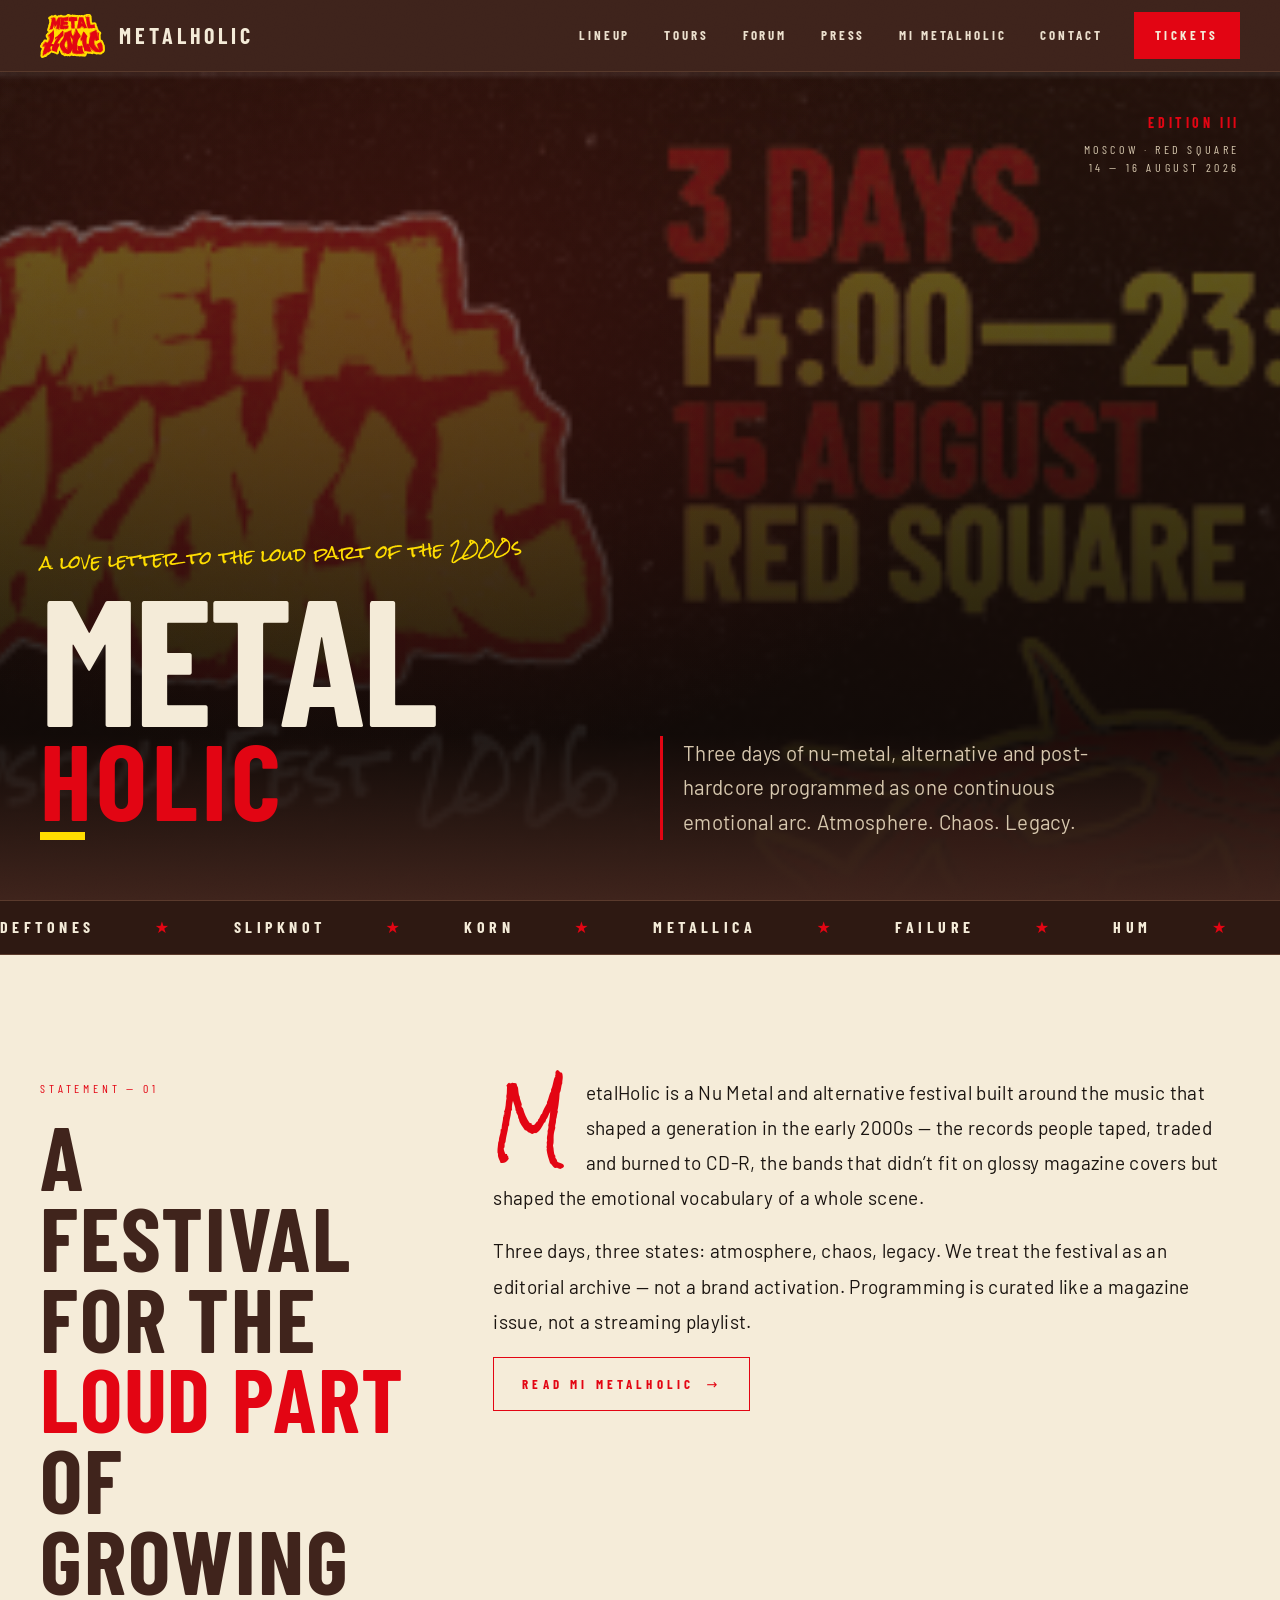
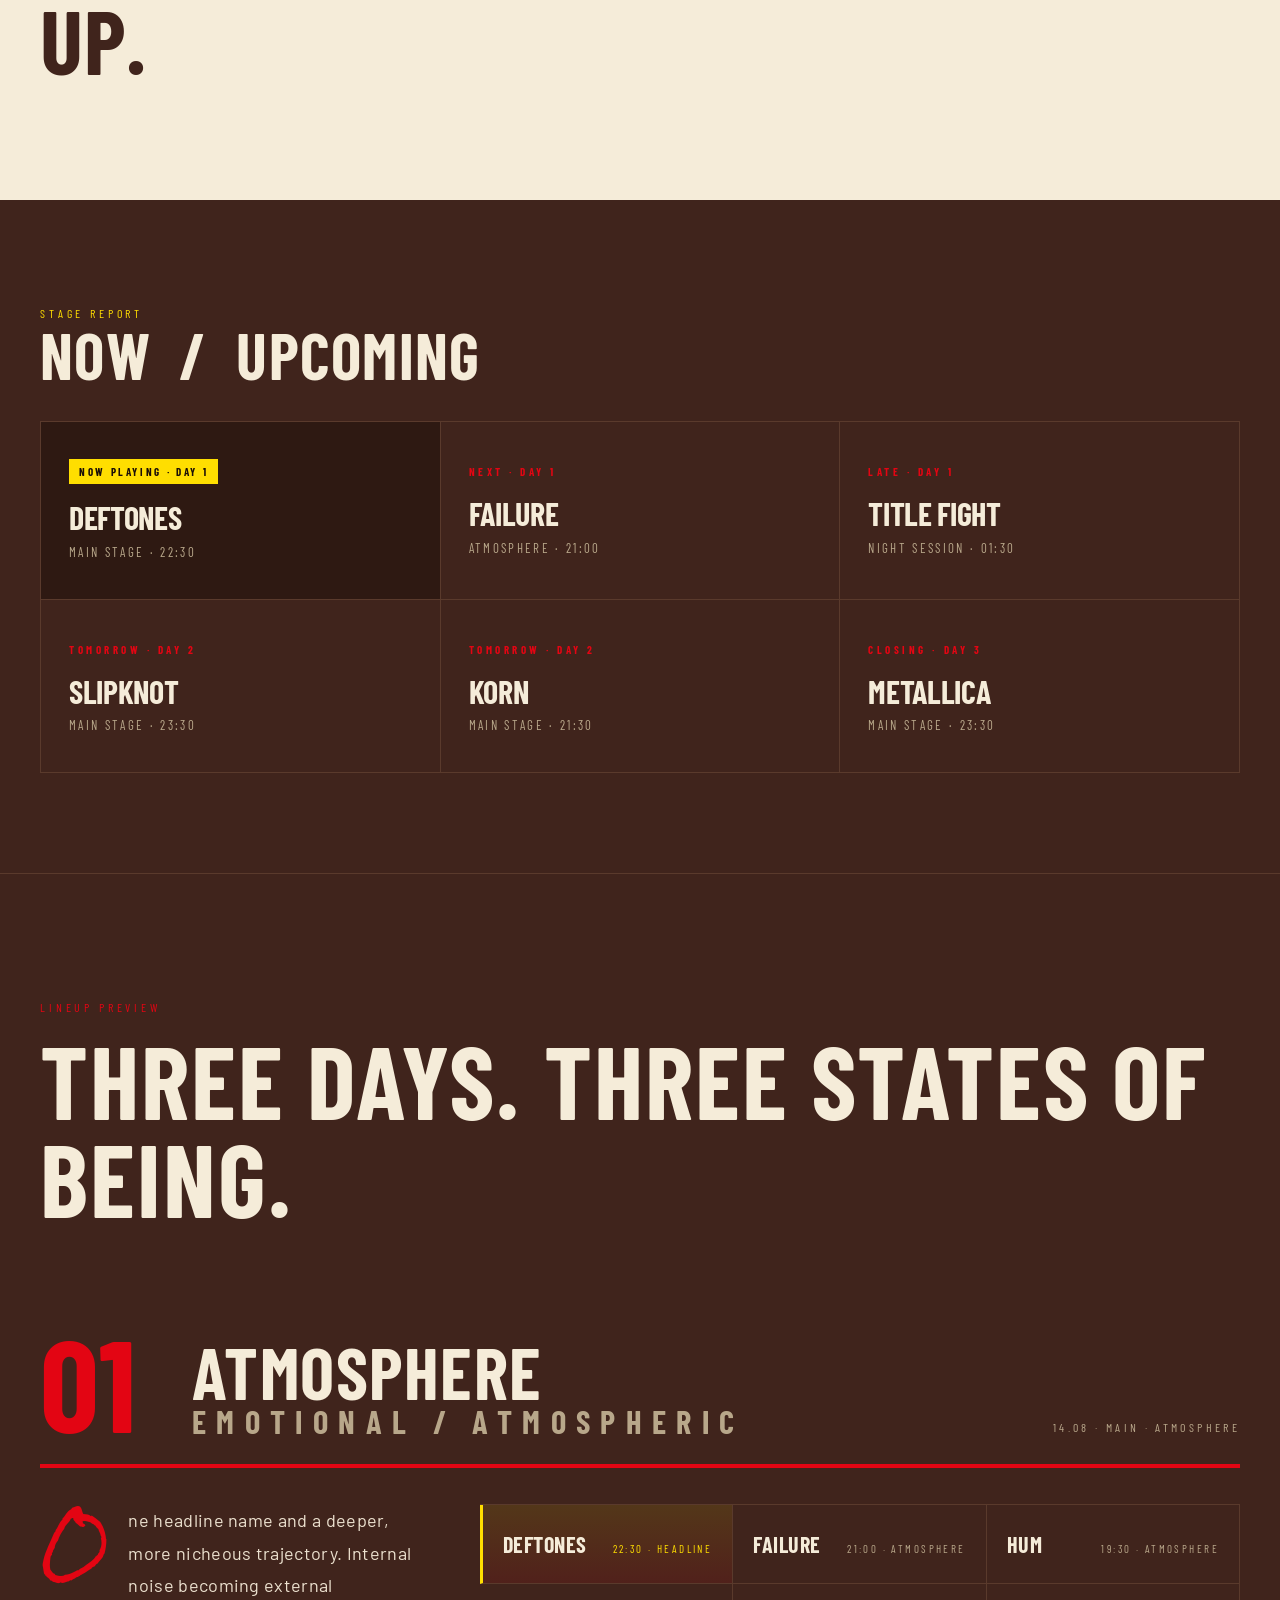
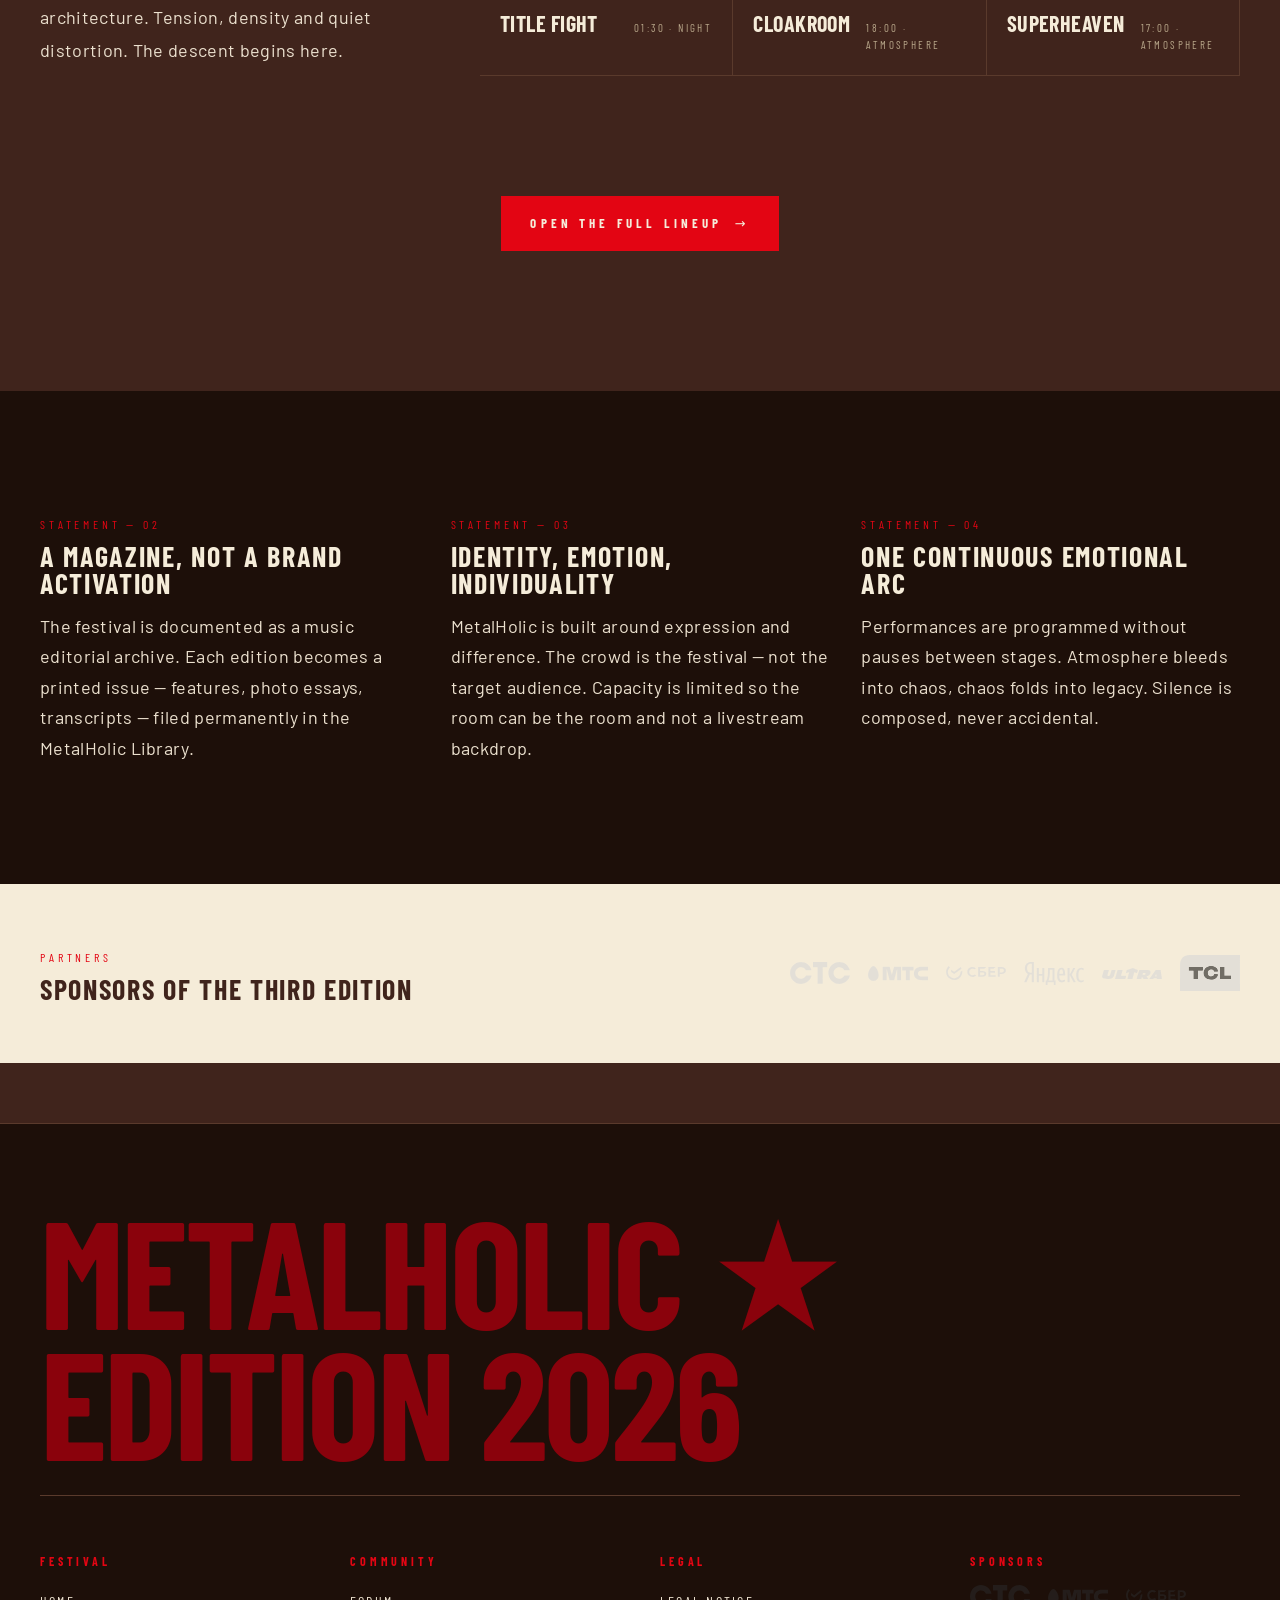
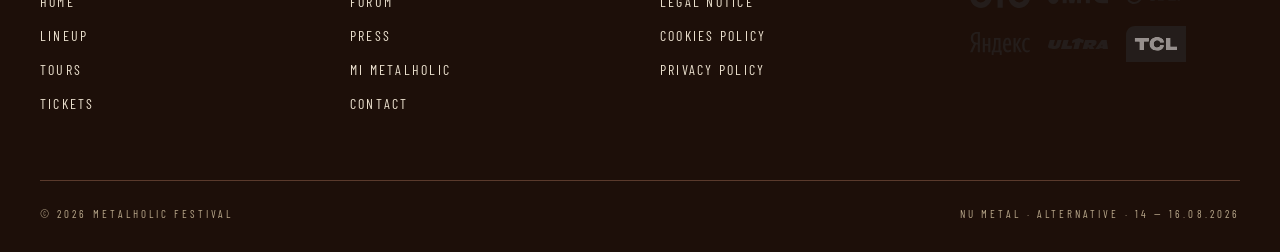
==== commit fb017692: "v2: nu-metal repivot — yellow accent, Rock Salt, exact lineup Re-aim the festival from the Soviet/Re" ====
--- a/index.html
+++ b/index.html
@@ -3,13 +3,13 @@
 <head>
 <meta charset="UTF-8">
 <meta name="viewport" content="width=device-width, initial-scale=1.0">
-<title>MetalHolic Festival — Red Square Edition</title>
-<meta name="description" content="MetalHolic Festival — Red Square Edition. A three-day emotional architecture of underground metal in the heart of Moscow, 14—16 August 2026.">
+<title>MetalHolic Festival — Nu Metal &amp; Alternative</title>
+<meta name="description" content="MetalHolic Festival — a three-day Nu Metal and alternative festival inspired by the loud part of the 2000s. Atmosphere, Chaos, Legacy. 14—16 August 2026.">
 <link rel="icon" href="assets/logo/logo.svg" type="image/svg+xml">
 <link rel="stylesheet" href="styles.css">
 <link rel="preconnect" href="https://fonts.googleapis.com">
 <link rel="preconnect" href="https://fonts.gstatic.com" crossorigin>
-<link href="https://fonts.googleapis.com/css2?family=Barlow+Condensed:wght@300;400;500;700&family=Instrument+Serif&display=swap" rel="stylesheet">
+<link href="https://fonts.googleapis.com/css2?family=Barlow:wght@300;400;500;700&family=Barlow+Condensed:wght@300;400;500;700&family=Rock+Salt&display=swap" rel="stylesheet">
 </head>
 <body>
 
@@ -41,65 +41,68 @@
   </div>
 
   <div class="hero-text">
-    <h1>METAL<em>HOLIC</em></h1>
-    <p>A three-day emotional architecture of underground metal beneath the monuments of Red Square. Atmosphere. Chaos. Legacy.</p>
+    <div>
+      <span class="hero-tagline">a love letter to the loud part of the 2000s</span>
+      <h1>METAL<em>HOLIC</em></h1>
+    </div>
+    <p>Three days of nu-metal, alternative and post-hardcore programmed as one continuous emotional arc. Atmosphere. Chaos. Legacy.</p>
   </div>
 </section>
 
 <div class="marquee" aria-hidden="true">
   <div class="marquee-track">
-    <span>Deftones</span><span>Failure</span><span>Hum</span><span>Slipknot</span><span>Meshuggah</span><span>Converge</span><span>Tool</span><span>Swans</span><span>Code Orange</span><span>Cloakroom</span><span>Deftones</span><span>Failure</span><span>Hum</span><span>Slipknot</span><span>Meshuggah</span><span>Converge</span><span>Tool</span><span>Swans</span><span>Code Orange</span><span>Cloakroom</span>
+    <span>Deftones</span><span>Slipknot</span><span>Korn</span><span>Metallica</span><span>Failure</span><span>Hum</span><span>Helmet</span><span>Quicksand</span><span>Primer 55</span><span>Spineshank</span><span>Title Fight</span><span>Cloakroom</span><span>Torche</span><span>Hed PE</span><span>Floor</span><span>Spotlights</span><span>Deftones</span><span>Slipknot</span><span>Korn</span><span>Metallica</span><span>Failure</span><span>Hum</span><span>Helmet</span><span>Quicksand</span><span>Primer 55</span><span>Spineshank</span><span>Title Fight</span><span>Cloakroom</span><span>Torche</span><span>Hed PE</span><span>Floor</span><span>Spotlights</span>
   </div>
 </div>
 
 <section class="section section--paper">
   <div class="container editorial">
     <div class="editorial-title">
-      <span class="eyebrow">Doctrine I — Ø</span>
-      <h2>Sound is <span class="accent">architecture</span> the body remembers.</h2>
+      <span class="eyebrow">Statement — 01</span>
+      <h2>A festival for the <span class="accent">loud part</span> of growing up.</h2>
     </div>
     <div class="editorial-body capitular">
-      <p>MetalHolic is constructed as a three-day emotional architecture inside Red Square. Each day represents a measured shift in intensity — from atmosphere, through chaos, into reflection. This is not entertainment. It is documentation of emotional and spatial states through sound.</p>
-      <p>For its third edition the festival expands its archive into the monumental gravity of central Moscow. The granite is the stage. The crowd is the chorus. The history is the distortion already in the air.</p>
-      <a href="about.html" class="btn btn-outline">Read the manifesto</a>
+      <p>MetalHolic is a Nu Metal and alternative festival built around the music that shaped a generation in the early 2000s — the records people taped, traded and burned to CD-R, the bands that didn’t fit on glossy magazine covers but shaped the emotional vocabulary of a whole scene.</p>
+      <p>Three days, three states: atmosphere, chaos, legacy. We treat the festival as an editorial archive — not a brand activation. Programming is curated like a magazine issue, not a streaming playlist.</p>
+      <a href="about.html" class="btn btn-outline">Read Mi MetalHolic</a>
     </div>
   </div>
 </section>
 
 <section class="live">
   <div class="container">
-    <span class="eyebrow">Stage report</span>
+    <span class="eyebrow yellow">Stage report</span>
     <h2>Now &nbsp;/ &nbsp;Upcoming</h2>
     <div class="live-grid">
-      <div class="live-card">
-        <span class="live-tag">Live · Day 1</span>
+      <div class="live-card now">
+        <span class="live-tag">Now playing · Day 1</span>
         <h3>Deftones</h3>
-        <p>Main Stage · Red Square · 22:30</p>
+        <p>Main Stage · 22:30</p>
       </div>
       <div class="live-card">
         <span class="live-tag">Next · Day 1</span>
         <h3>Failure</h3>
-        <p>Atmosphere Stage · 23:45</p>
-      </div>
-      <div class="live-card">
-        <span class="live-tag">Soon · Day 1</span>
-        <h3>Hum</h3>
+        <p>Atmosphere · 21:00</p>
+      </div>
+      <div class="live-card">
+        <span class="live-tag">Late · Day 1</span>
+        <h3>Title Fight</h3>
         <p>Night Session · 01:30</p>
       </div>
       <div class="live-card">
-        <span class="live-tag">Day 2</span>
-        <h3>Meshuggah</h3>
-        <p>Chaos Stage · 21:00</p>
-      </div>
-      <div class="live-card">
-        <span class="live-tag">Day 2</span>
-        <h3>Converge</h3>
-        <p>Industrial Pavilion · 22:30</p>
-      </div>
-      <div class="live-card">
-        <span class="live-tag">Day 3</span>
-        <h3>Swans</h3>
-        <p>Legacy Stage · 23:00</p>
+        <span class="live-tag">Tomorrow · Day 2</span>
+        <h3>Slipknot</h3>
+        <p>Main Stage · 23:30</p>
+      </div>
+      <div class="live-card">
+        <span class="live-tag">Tomorrow · Day 2</span>
+        <h3>Korn</h3>
+        <p>Main Stage · 21:30</p>
+      </div>
+      <div class="live-card">
+        <span class="live-tag">Closing · Day 3</span>
+        <h3>Metallica</h3>
+        <p>Main Stage · 23:30</p>
       </div>
     </div>
   </div>
@@ -112,18 +115,18 @@
 
     <div class="day-header">
       <span class="day-num">01</span>
-      <h2>Atmosphere<span class="sub">Emotional / atmospheric metal</span></h2>
-      <span class="day-stage">14.08 · Red Square Main</span>
+      <h2>Atmosphere<span class="sub">Emotional / atmospheric</span></h2>
+      <span class="day-stage">14.08 · Main · Atmosphere</span>
     </div>
     <div class="day-body">
-      <p class="day-text serif capitular">The opening day is a slow descent — internal noise becoming external architecture. Volume is not the point. Tension, density, atmospheric distortion are. The descent begins here.</p>
+      <p class="day-text serif capitular">One headline name and a deeper, more nicheous trajectory. Internal noise becoming external architecture. Tension, density and quiet distortion. The descent begins here.</p>
       <div class="artists-list">
-        <div class="artist-card"><span class="name">Deftones</span><span class="meta">22:30 · Main</span></div>
-        <div class="artist-card"><span class="name">Failure</span><span class="meta">23:45 · Atmosphere</span></div>
-        <div class="artist-card"><span class="name">Hum</span><span class="meta">01:30 · Night</span></div>
-        <div class="artist-card"><span class="name">Nothing</span><span class="meta">20:30 · Atmosphere</span></div>
-        <div class="artist-card"><span class="name">Cloakroom</span><span class="meta">19:00 · Atmosphere</span></div>
-        <div class="artist-card"><span class="name">Spotlights</span><span class="meta">18:00 · Atmosphere</span></div>
+        <div class="artist-card headline"><span class="name">Deftones</span><span class="meta">22:30 · Headline</span></div>
+        <div class="artist-card"><span class="name">Failure</span><span class="meta">21:00 · Atmosphere</span></div>
+        <div class="artist-card"><span class="name">Hum</span><span class="meta">19:30 · Atmosphere</span></div>
+        <div class="artist-card"><span class="name">Title Fight</span><span class="meta">01:30 · Night</span></div>
+        <div class="artist-card"><span class="name">Cloakroom</span><span class="meta">18:00 · Atmosphere</span></div>
+        <div class="artist-card"><span class="name">Superheaven</span><span class="meta">17:00 · Atmosphere</span></div>
       </div>
     </div>
 
@@ -136,19 +139,19 @@
 <section class="section section--brown-deep">
   <div class="container grid-3" style="align-items:start;">
     <div>
-      <span class="eyebrow">Doctrine II</span>
-      <h3 style="margin-top:8px;">A dystopian archive of sound</h3>
-      <p class="serif" style="margin-top:14px;">The festival is documented as a public archive. Recordings, posters, transcripts and obituaries are filed under each edition and made permanent in the MetalHolic Library.</p>
-    </div>
-    <div>
-      <span class="eyebrow">Doctrine III</span>
-      <h3 style="margin-top:8px;">No spectator, only witness</h3>
-      <p class="serif" style="margin-top:14px;">Capacity is limited and ticketed in three tiers. The crowd is treated as an instrument inside the spatial composition of the square — not as an audience.</p>
-    </div>
-    <div>
-      <span class="eyebrow">Doctrine IV</span>
-      <h3 style="margin-top:8px;">Three days, one continuous breath</h3>
-      <p class="serif" style="margin-top:14px;">Performances are programmed without pauses between stages. Sound bleeds from one act into the next; silence is composed, never accidental.</p>
+      <span class="eyebrow">Statement — 02</span>
+      <h3 style="margin-top:8px;">A magazine, not a brand activation</h3>
+      <p class="serif" style="margin-top:14px;">The festival is documented as a music editorial archive. Each edition becomes a printed issue — features, photo essays, transcripts — filed permanently in the MetalHolic Library.</p>
+    </div>
+    <div>
+      <span class="eyebrow">Statement — 03</span>
+      <h3 style="margin-top:8px;">Identity, emotion, individuality</h3>
+      <p class="serif" style="margin-top:14px;">MetalHolic is built around expression and difference. The crowd is the festival — not the target audience. Capacity is limited so the room can be the room and not a livestream backdrop.</p>
+    </div>
+    <div>
+      <span class="eyebrow">Statement — 04</span>
+      <h3 style="margin-top:8px;">One continuous emotional arc</h3>
+      <p class="serif" style="margin-top:14px;">Performances are programmed without pauses between stages. Atmosphere bleeds into chaos, chaos folds into legacy. Silence is composed, never accidental.</p>
     </div>
   </div>
 </section>
@@ -172,7 +175,7 @@
 
 <footer class="footer">
   <div class="container">
-    <div class="footer-mark">METALHOLIC ★ RED SQUARE 2026</div>
+    <div class="footer-mark">METALHOLIC ★ EDITION 2026</div>
     <div class="footer-top">
       <div class="footer-column">
         <h4>Festival</h4>
@@ -207,8 +210,8 @@
       </div>
     </div>
     <div class="footer-bottom">
-      <span>© 2026 MetalHolic Festival — Red Square Edition</span>
-      <span>Moscow ★ 14 — 16.08.2026</span>
+      <span>© 2026 MetalHolic Festival</span>
+      <span>Nu Metal · Alternative · 14 — 16.08.2026</span>
     </div>
   </div>
 </footer>
--- a/styles.css
+++ b/styles.css
@@ -19,24 +19,27 @@
 
 /* ---------- 1. TOKENS ---------- */
 :root {
-  --c-bg:          #0e0907;       /* near black */
-  --c-bg-2:        #14100c;
-  --c-brown:       #2a1c14;       /* dark brown */
-  --c-brown-deep:  #1a110b;
-  --c-brown-mid:   #3d2a1d;
-  --c-paper:       #ece1cf;       /* dirty white */
+  --c-bg:          #40241c;       /* festival brown background */
+  --c-bg-2:        #2e1912;       /* darker brown for cards */
+  --c-brown:       #40241c;       /* alias of bg, for legacy classes */
+  --c-brown-deep:  #1d0f09;       /* near-black brown for hero / footer */
+  --c-brown-mid:   #5a3525;
+  --c-paper:       #f5ecd9;       /* dirty white */
   --c-paper-dim:   #d8c9b0;
-  --c-paper-soft:  #f5ecd9;
-  --c-red:         #8a1416;       /* deep red */
-  --c-red-bright:  #b81f1c;
-  --c-red-burn:    #5b0c0d;
-  --c-text:        #ddd0bb;
-  --c-text-dim:    #8e7d65;
-  --c-line:        #4a3527;
-  --c-line-soft:   #6b513e;
+  --c-paper-soft:  #faf2e2;
+  --c-red:         #e30513;       /* primary energy / emotion */
+  --c-red-bright:  #e30513;
+  --c-red-burn:    #8a020c;
+  --c-yellow:      #ffde00;       /* highlight / attention */
+  --c-yellow-deep: #d4b800;
+  --c-text:        #ece1cf;
+  --c-text-dim:    #b8a78a;
+  --c-line:        #5a3a2c;
+  --c-line-soft:   #7d5e4a;
 
   --f-display: "Barlow Condensed", "Arial Narrow", system-ui, sans-serif;
-  --f-body:    "Instrument Serif", "Times New Roman", Georgia, serif;
+  --f-body:    "Barlow", "Helvetica Neue", system-ui, sans-serif;
+  --f-accent:  "Rock Salt", "Permanent Marker", "Comic Sans MS", cursive;
 
   --max-width: 1280px;
   --gutter:    40px;
@@ -105,16 +108,26 @@
   color: var(--c-red-bright);
   display: inline-block;
 }
+.eyebrow.yellow { color: var(--c-yellow); }
+
+.accent-script {
+  font-family: var(--f-accent);
+  color: var(--c-yellow);
+  font-size: 0.9em;
+  letter-spacing: 0;
+  text-transform: none;
+  line-height: 1.2;
+}
 
 .capitular p:first-of-type::first-letter,
 p.capitular::first-letter,
 .capitular::first-letter {
-  font-family: var(--f-body);
-  font-size: 4.4em;
+  font-family: var(--f-accent);
+  font-size: 3.6em;
   float: left;
-  line-height: 0.85;
-  padding: 6px 12px 0 0;
-  color: var(--c-red-bright);
+  line-height: 0.95;
+  padding: 14px 18px 0 0;
+  color: var(--c-red);
   font-weight: 400;
 }
 
@@ -268,6 +281,25 @@
   font-size: 0.6em;
   letter-spacing: 0.04em;
 }
+.hero-text h1 em::after {
+  content: "";
+  display: block;
+  width: 0.42em;
+  height: 0.07em;
+  background: var(--c-yellow);
+  margin-top: 0.08em;
+}
+.hero-tagline {
+  font-family: var(--f-accent);
+  color: var(--c-yellow);
+  font-size: clamp(16px, 1.4vw, 22px);
+  letter-spacing: 0;
+  text-transform: none;
+  line-height: 1.3;
+  margin-bottom: 14px;
+  display: inline-block;
+  transform: rotate(-2deg);
+}
 .hero-text p {
   font-family: var(--f-body);
   font-size: clamp(18px, 1.6vw, 24px);
@@ -389,6 +421,13 @@
   margin-bottom: 18px;
   display: inline-block;
 }
+.live-card.now .live-tag {
+  background: var(--c-yellow);
+  color: #1a0f08;
+  padding: 4px 10px;
+  letter-spacing: 0.24em;
+}
+.live-card.now { background: var(--c-bg-2); }
 .live-card h3 {
   font-size: 32px;
   color: var(--c-paper);
@@ -462,6 +501,14 @@
   transition: background .2s ease, color .2s ease;
 }
 .artist-card:hover { background: var(--c-red-burn); }
+.artist-card.headline {
+  background: linear-gradient(180deg, rgba(255,222,0,0.10), rgba(227,5,19,0.10));
+  border-left: 3px solid var(--c-yellow);
+}
+.artist-card.headline:hover {
+  background: linear-gradient(180deg, rgba(255,222,0,0.18), rgba(227,5,19,0.20));
+}
+.artist-card.headline .meta { color: var(--c-yellow); }
 .artist-card .name {
   font-family: var(--f-display);
   font-weight: 700;
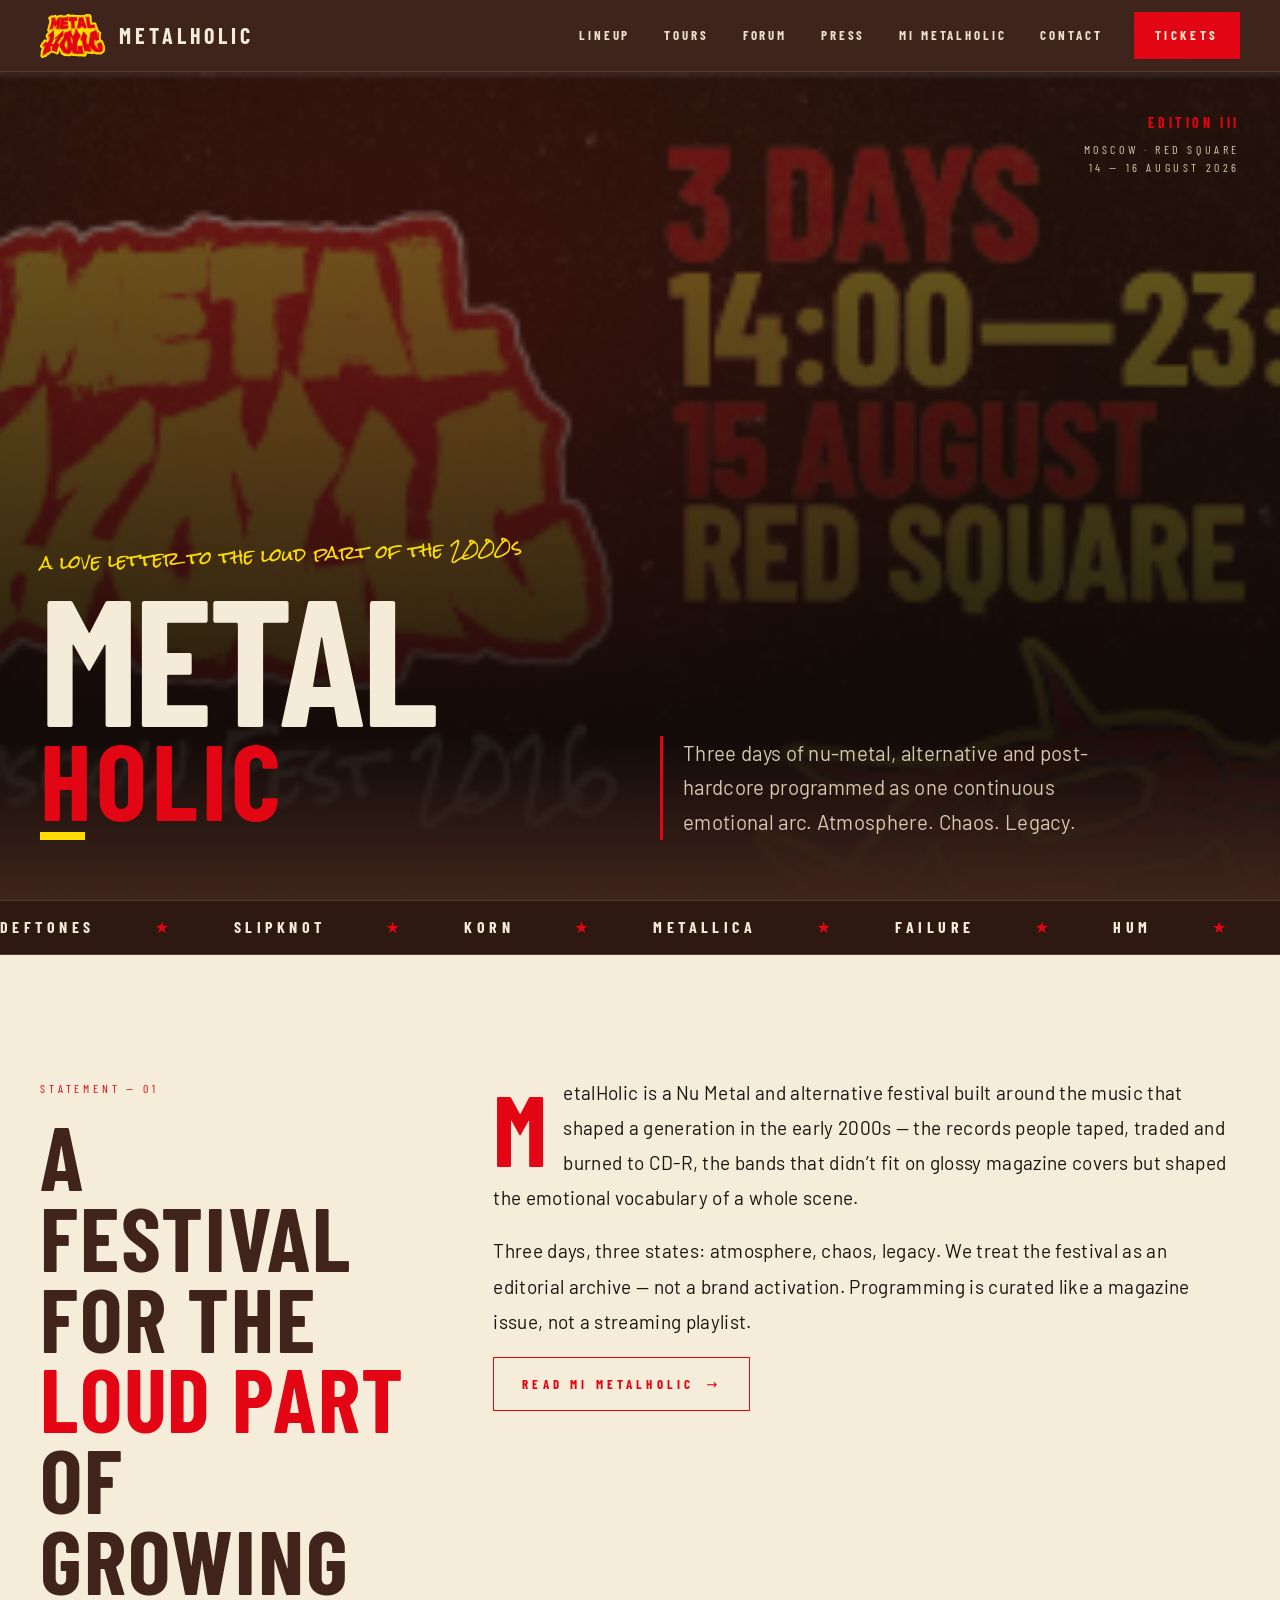
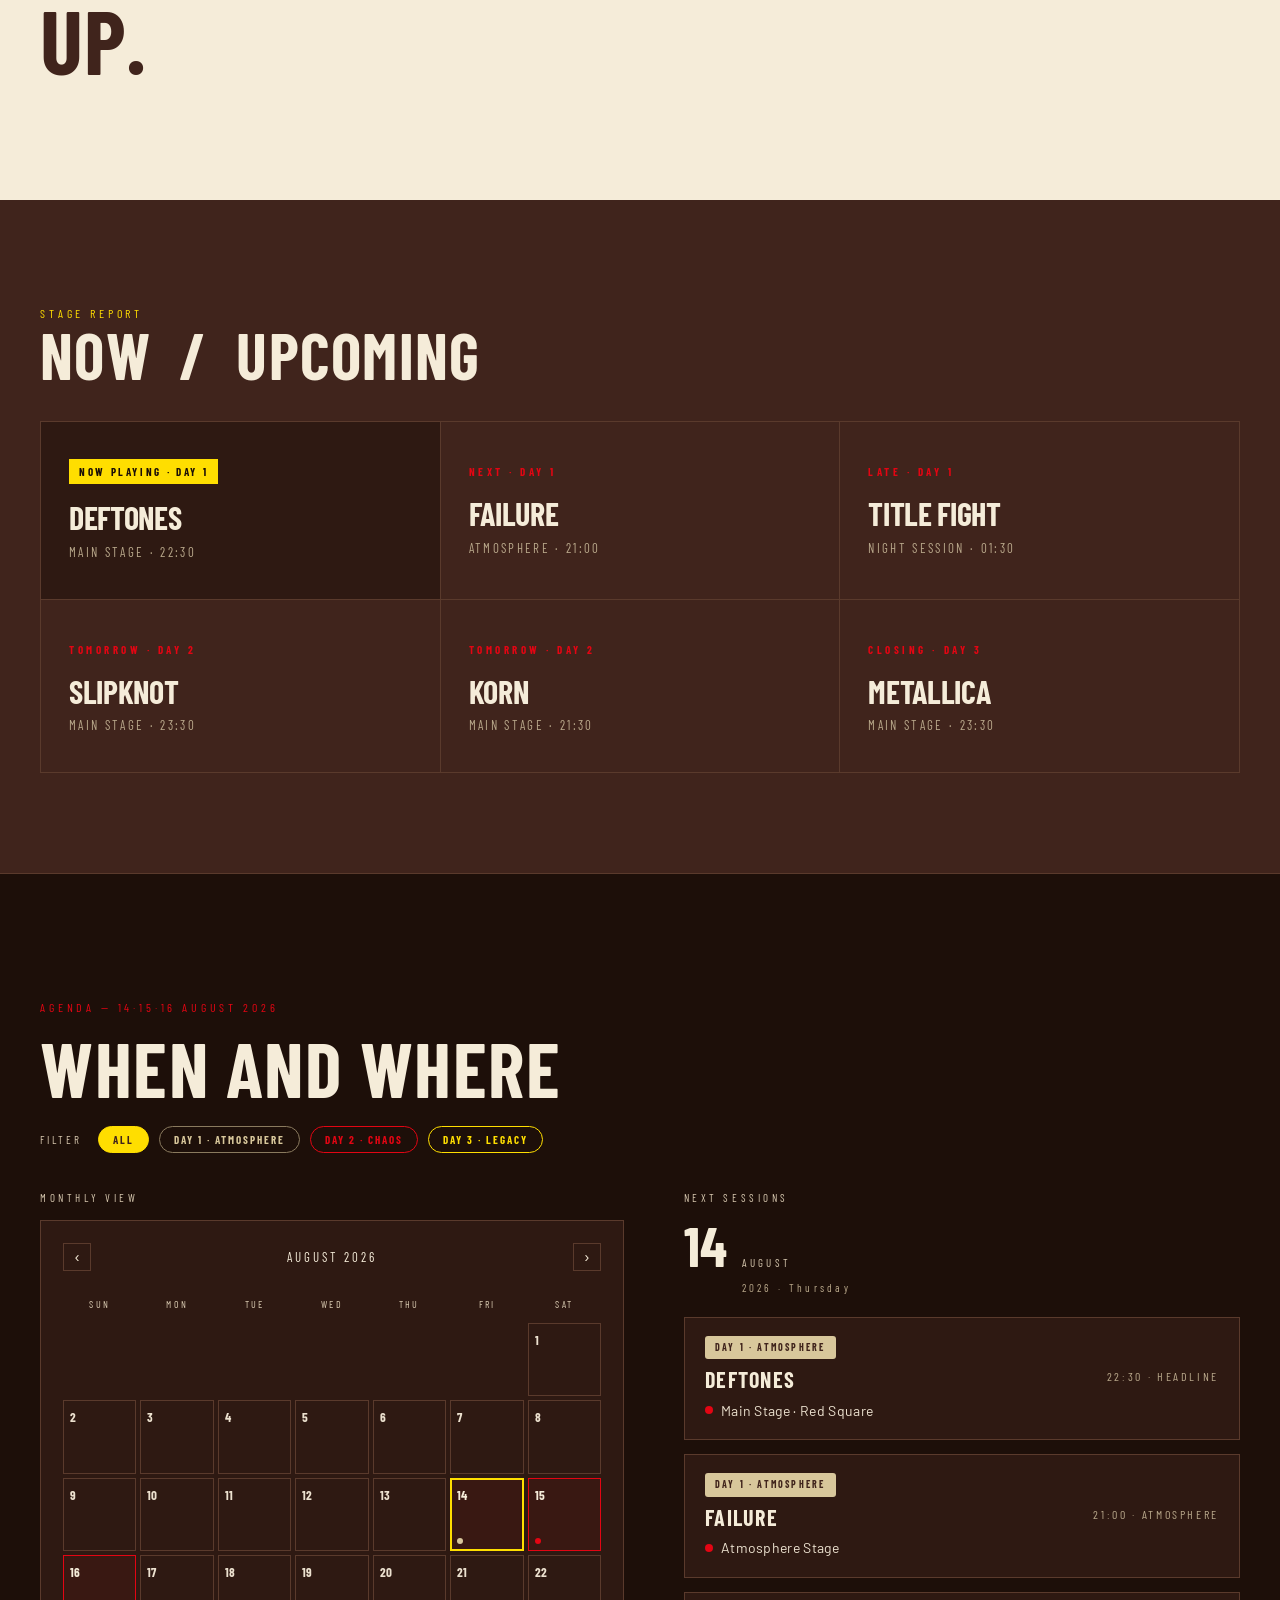
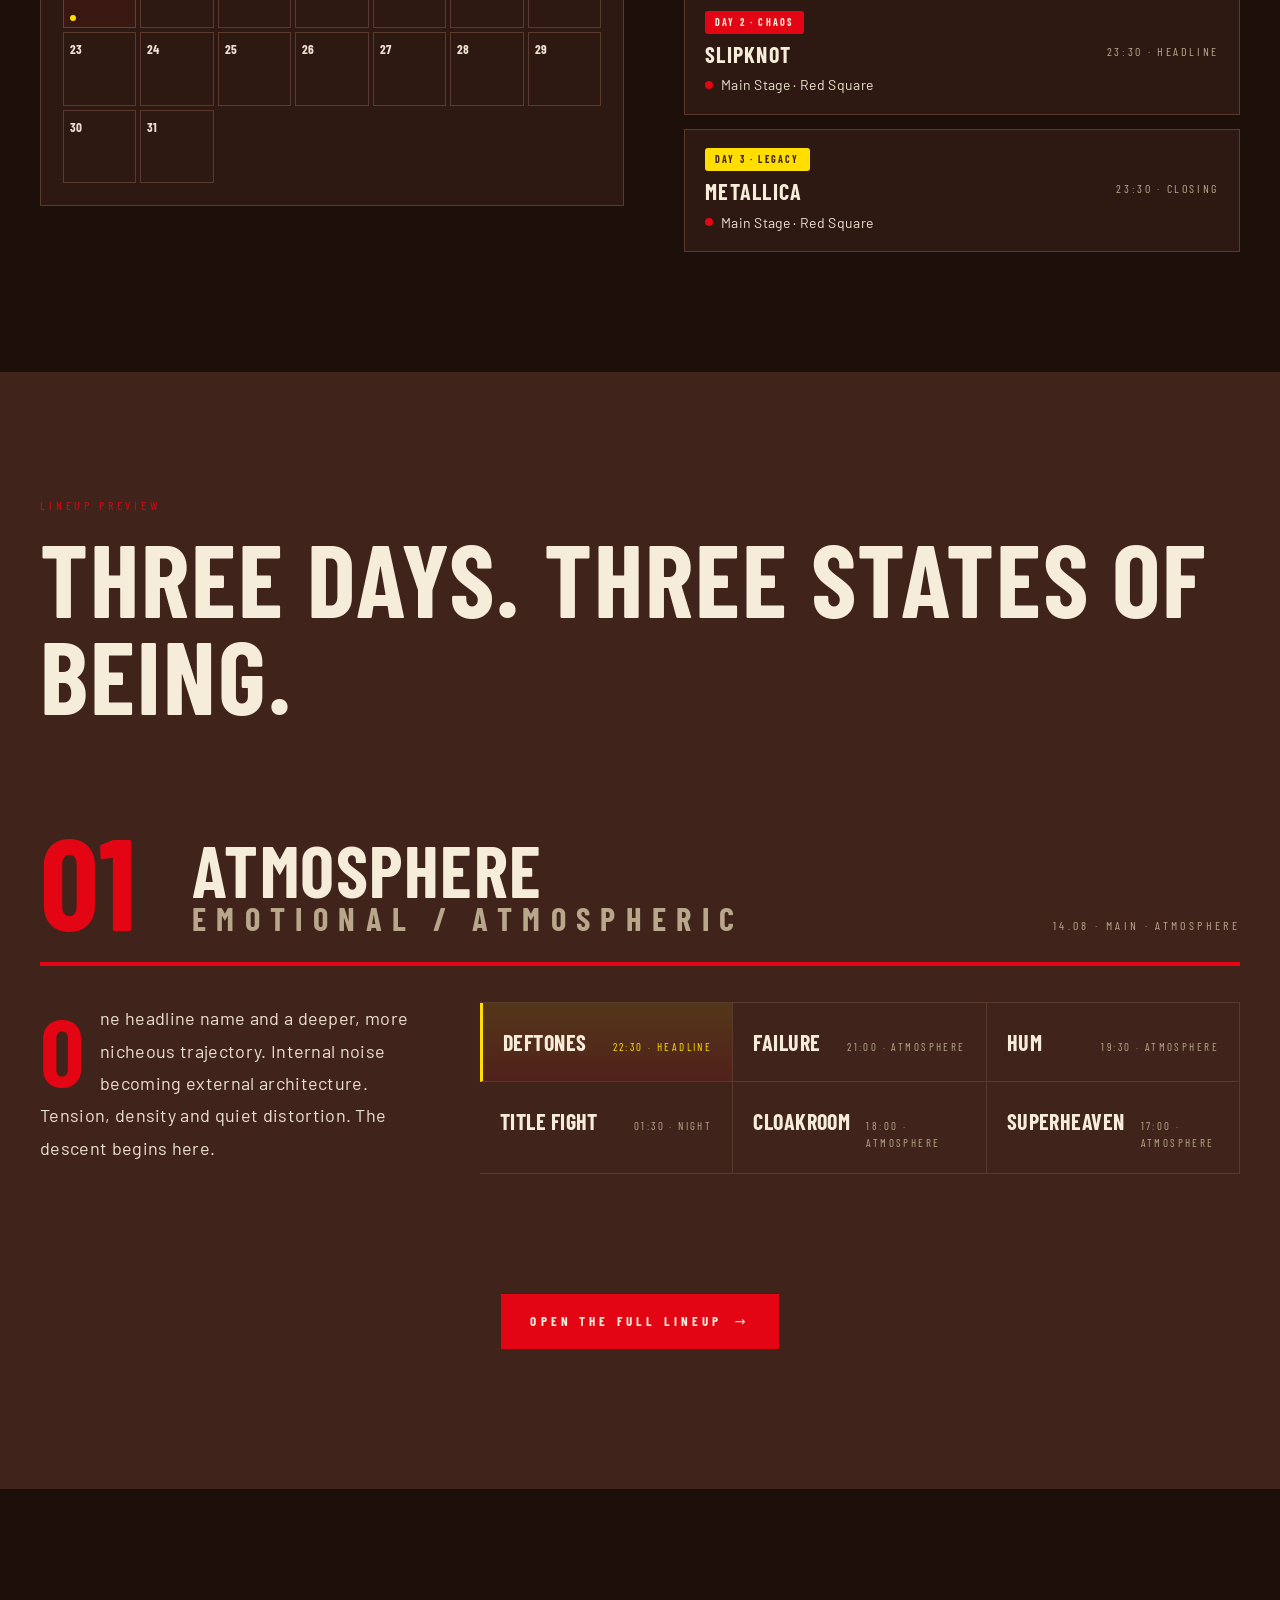
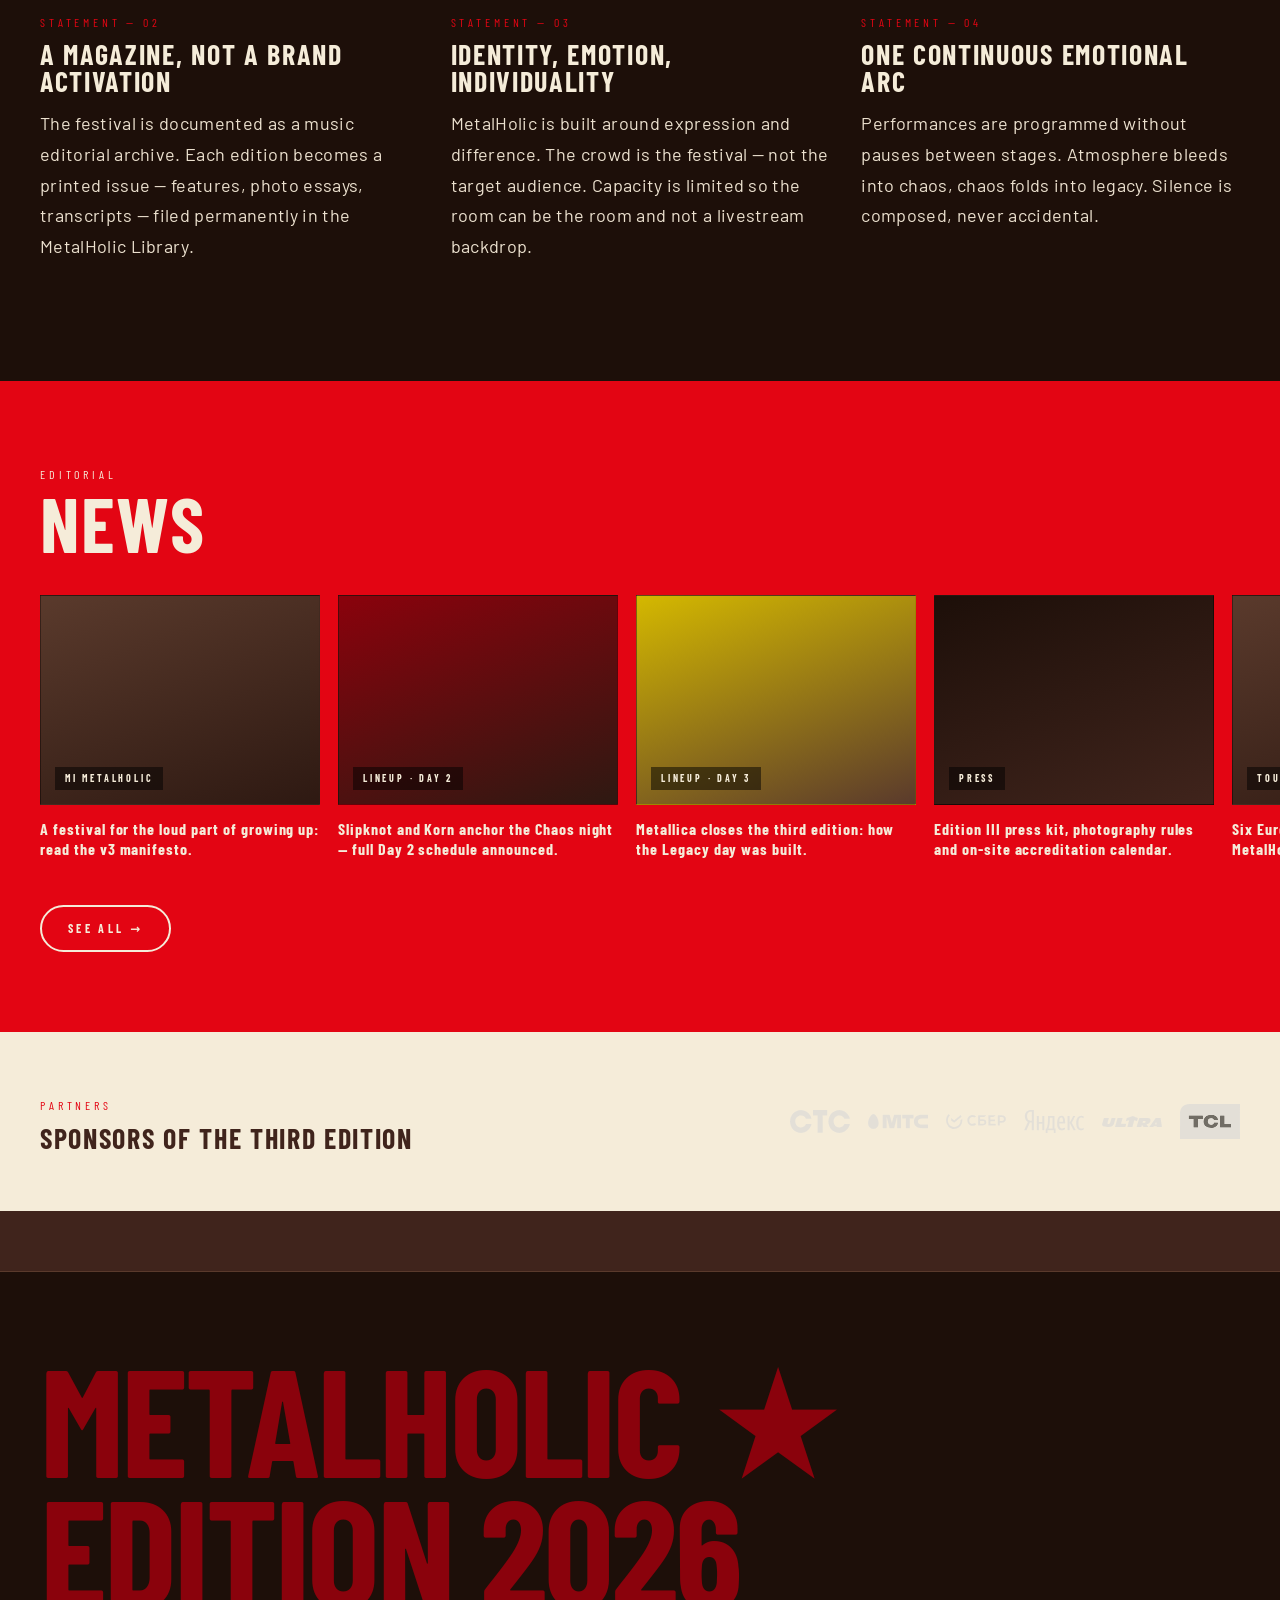
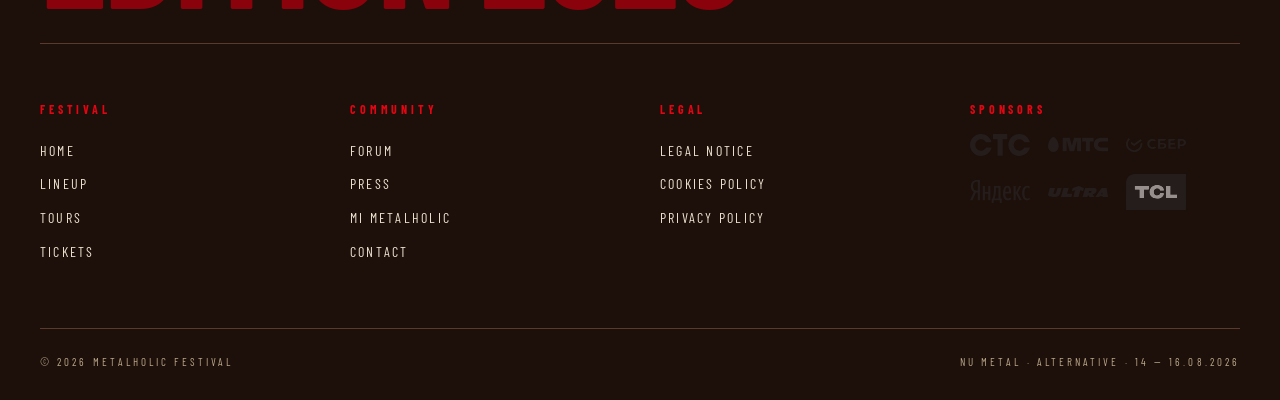
==== commit 2ad4363b: "v3: Primavera-inspired hybrid — Barlow Condensed drop caps + agenda + timetable + news band - .capit" ====
--- a/index.html
+++ b/index.html
@@ -108,6 +108,77 @@
   </div>
 </section>
 
+<section class="section section--brown-deep">
+  <div class="container">
+    <span class="eyebrow">Agenda — 14·15·16 August 2026</span>
+    <h2 style="font-size:clamp(40px,6vw,80px); color:var(--c-paper); margin: 12px 0 22px;">When and where</h2>
+
+    <div class="chip-row" style="margin-bottom: 36px;">
+      <span style="font-family:var(--f-display); font-size:11px; letter-spacing:0.28em; text-transform:uppercase; color:var(--c-paper-dim); margin-right:6px;">Filter</span>
+      <button class="filter-chip is-active" type="button">All</button>
+      <button class="filter-chip atmos" type="button">Day 1 · Atmosphere</button>
+      <button class="filter-chip chaos" type="button">Day 2 · Chaos</button>
+      <button class="filter-chip legacy" type="button">Day 3 · Legacy</button>
+    </div>
+
+    <div class="agenda-block">
+      <div>
+        <div class="col-label">Monthly view</div>
+        <div class="calendar">
+          <div class="calendar-head">
+            <button type="button" aria-label="Previous month">&lsaquo;</button>
+            <span>August 2026</span>
+            <button type="button" aria-label="Next month">&rsaquo;</button>
+          </div>
+          <div class="calendar-grid">
+            <div class="dow">Sun</div><div class="dow">Mon</div><div class="dow">Tue</div><div class="dow">Wed</div><div class="dow">Thu</div><div class="dow">Fri</div><div class="dow">Sat</div>
+            <div class="day empty"></div><div class="day empty"></div><div class="day empty"></div><div class="day empty"></div><div class="day empty"></div><div class="day empty"></div><div class="day"><span class="num">1</span></div>
+            <div class="day"><span class="num">2</span></div><div class="day"><span class="num">3</span></div><div class="day"><span class="num">4</span></div><div class="day"><span class="num">5</span></div><div class="day"><span class="num">6</span></div><div class="day"><span class="num">7</span></div><div class="day"><span class="num">8</span></div>
+            <div class="day"><span class="num">9</span></div><div class="day"><span class="num">10</span></div><div class="day"><span class="num">11</span></div><div class="day"><span class="num">12</span></div><div class="day"><span class="num">13</span></div><div class="day is-festival is-today"><span class="num">14</span><span class="dots"><span class="dot atmos"></span></span></div><div class="day is-festival"><span class="num">15</span><span class="dots"><span class="dot chaos"></span></span></div>
+            <div class="day is-festival"><span class="num">16</span><span class="dots"><span class="dot legacy"></span></span></div><div class="day"><span class="num">17</span></div><div class="day"><span class="num">18</span></div><div class="day"><span class="num">19</span></div><div class="day"><span class="num">20</span></div><div class="day"><span class="num">21</span></div><div class="day"><span class="num">22</span></div>
+            <div class="day"><span class="num">23</span></div><div class="day"><span class="num">24</span></div><div class="day"><span class="num">25</span></div><div class="day"><span class="num">26</span></div><div class="day"><span class="num">27</span></div><div class="day"><span class="num">28</span></div><div class="day"><span class="num">29</span></div>
+            <div class="day"><span class="num">30</span></div><div class="day"><span class="num">31</span></div>
+          </div>
+        </div>
+      </div>
+
+      <div>
+        <div class="col-label">Next sessions</div>
+        <div class="feed-pin">
+          <span class="pin-num">14</span>
+          <span><span class="pin-mon">August</span><br><span class="pin-year">2026 · Thursday</span></span>
+        </div>
+        <div class="event-feed">
+          <article class="event-card">
+            <span class="type-pill atmos">Day 1 · Atmosphere</span>
+            <h3 class="event-title">Deftones</h3>
+            <span class="event-meta">22:30 · Headline</span>
+            <span class="event-loc">Main Stage · Red Square</span>
+          </article>
+          <article class="event-card">
+            <span class="type-pill atmos">Day 1 · Atmosphere</span>
+            <h3 class="event-title">Failure</h3>
+            <span class="event-meta">21:00 · Atmosphere</span>
+            <span class="event-loc">Atmosphere Stage</span>
+          </article>
+          <article class="event-card">
+            <span class="type-pill chaos">Day 2 · Chaos</span>
+            <h3 class="event-title">Slipknot</h3>
+            <span class="event-meta">23:30 · Headline</span>
+            <span class="event-loc">Main Stage · Red Square</span>
+          </article>
+          <article class="event-card">
+            <span class="type-pill legacy">Day 3 · Legacy</span>
+            <h3 class="event-title">Metallica</h3>
+            <span class="event-meta">23:30 · Closing</span>
+            <span class="event-loc">Main Stage · Red Square</span>
+          </article>
+        </div>
+      </div>
+    </div>
+  </div>
+</section>
+
 <section class="section section--brown">
   <div class="container">
     <span class="eyebrow">Lineup preview</span>
@@ -153,6 +224,40 @@
       <h3 style="margin-top:8px;">One continuous emotional arc</h3>
       <p class="serif" style="margin-top:14px;">Performances are programmed without pauses between stages. Atmosphere bleeds into chaos, chaos folds into legacy. Silence is composed, never accidental.</p>
     </div>
+  </div>
+</section>
+
+<section class="news-band">
+  <div class="container">
+    <span class="eyebrow" style="color:var(--c-paper);">Editorial</span>
+    <h2>News</h2>
+    <div class="news-track">
+      <a class="news-item" href="about.html">
+        <div class="news-thumb atmos"><span class="news-cat">Mi MetalHolic</span></div>
+        <h3 class="news-title">A festival for the loud part of growing up: read the v3 manifesto.</h3>
+      </a>
+      <a class="news-item" href="lineup.html">
+        <div class="news-thumb chaos"><span class="news-cat">Lineup · Day 2</span></div>
+        <h3 class="news-title">Slipknot and Korn anchor the Chaos night — full Day 2 schedule announced.</h3>
+      </a>
+      <a class="news-item" href="lineup.html">
+        <div class="news-thumb legacy"><span class="news-cat">Lineup · Day 3</span></div>
+        <h3 class="news-title">Metallica closes the third edition: how the Legacy day was built.</h3>
+      </a>
+      <a class="news-item" href="press.html">
+        <div class="news-thumb press"><span class="news-cat">Press</span></div>
+        <h3 class="news-title">Edition III press kit, photography rules and on-site accreditation calendar.</h3>
+      </a>
+      <a class="news-item" href="tours.html">
+        <div class="news-thumb atmos"><span class="news-cat">Tours</span></div>
+        <h3 class="news-title">Six European cities, four side sessions: MetalHolic Tours 2026 route map.</h3>
+      </a>
+      <a class="news-item" href="forum.html">
+        <div class="news-thumb chaos"><span class="news-cat">Community</span></div>
+        <h3 class="news-title">Open thread: what record made you fall in love with the loud part?</h3>
+      </a>
+    </div>
+    <a href="forum.html" class="news-cta">See all →</a>
   </div>
 </section>
 
--- a/styles.css
+++ b/styles.css
@@ -122,14 +122,17 @@
 .capitular p:first-of-type::first-letter,
 p.capitular::first-letter,
 .capitular::first-letter {
-  font-family: var(--f-accent);
-  font-size: 3.6em;
+  font-family: var(--f-display);
+  font-weight: 700;
+  font-size: 5.2em;
   float: left;
-  line-height: 0.95;
-  padding: 14px 18px 0 0;
-  color: var(--c-red);
-  font-weight: 400;
-}
+  line-height: 0.82;
+  padding: 10px 18px 0 0;
+  color: var(--c-red-bright);
+  text-transform: uppercase;
+  letter-spacing: -0.02em;
+}
+.capitular p:first-of-type::first-letter { padding-top: 12px; }
 
 .rule {
   height: 1px;
@@ -539,6 +542,423 @@
   background: transparent;
 }
 .artists span:hover { background: var(--c-red); border-color: var(--c-red); color: var(--c-paper); }
+
+/* ---------- 8B. AGENDA / TIMETABLE / NEWS BAND (Primavera-inspired) ---------- */
+
+/* Filter chips — colored outline pills */
+.chip-row {
+  display: flex;
+  flex-wrap: wrap;
+  gap: 10px;
+  align-items: center;
+}
+.filter-chip {
+  display: inline-flex;
+  align-items: center;
+  gap: 6px;
+  padding: 6px 14px;
+  border-radius: 999px;
+  border: 1.5px solid var(--c-line-soft);
+  font-family: var(--f-display);
+  font-weight: 700;
+  font-size: 11px;
+  letter-spacing: 0.18em;
+  text-transform: uppercase;
+  color: var(--c-paper-dim);
+  background: transparent;
+  cursor: pointer;
+  transition: border-color .2s ease, color .2s ease, background .2s ease;
+}
+.filter-chip:hover { color: var(--c-paper); }
+.filter-chip.is-active { color: var(--c-bg); background: var(--c-yellow); border-color: var(--c-yellow); }
+.filter-chip.atmos { border-color: #8a7a5e; color: #d8c79b; }
+.filter-chip.atmos.is-active { background: #d8c79b; border-color: #d8c79b; color: var(--c-bg); }
+.filter-chip.chaos { border-color: var(--c-red); color: var(--c-red-bright); }
+.filter-chip.chaos.is-active { background: var(--c-red); border-color: var(--c-red); color: var(--c-paper); }
+.filter-chip.legacy { border-color: var(--c-yellow); color: var(--c-yellow); }
+.filter-chip.legacy.is-active { background: var(--c-yellow); border-color: var(--c-yellow); color: var(--c-bg); }
+
+/* Agenda block — monthly grid + next events feed */
+.agenda-block {
+  display: grid;
+  grid-template-columns: 1.05fr 1fr;
+  gap: 60px;
+  align-items: start;
+}
+.agenda-block .col-label {
+  font-family: var(--f-display);
+  font-size: 11px;
+  letter-spacing: 0.32em;
+  text-transform: uppercase;
+  color: var(--c-paper-dim);
+  margin-bottom: 14px;
+}
+
+.calendar {
+  background: var(--c-bg-2);
+  border: 1px solid var(--c-line);
+  padding: 22px;
+}
+.calendar-head {
+  display: flex;
+  align-items: center;
+  justify-content: space-between;
+  margin-bottom: 18px;
+  font-family: var(--f-display);
+  text-transform: uppercase;
+  letter-spacing: 0.22em;
+  font-size: 13px;
+  color: var(--c-paper);
+}
+.calendar-head button {
+  border: 1px solid var(--c-line);
+  background: transparent;
+  color: var(--c-paper);
+  width: 28px;
+  height: 28px;
+  cursor: pointer;
+  font-size: 14px;
+  line-height: 1;
+}
+.calendar-head button:hover { border-color: var(--c-red); color: var(--c-red-bright); }
+
+.calendar-grid {
+  display: grid;
+  grid-template-columns: repeat(7, 1fr);
+  gap: 4px;
+}
+.calendar-grid .dow {
+  font-family: var(--f-display);
+  font-size: 10px;
+  letter-spacing: 0.22em;
+  text-transform: uppercase;
+  color: var(--c-paper-dim);
+  text-align: center;
+  padding: 8px 0 6px;
+}
+.calendar-grid .day {
+  aspect-ratio: 1 / 1;
+  border: 1px solid var(--c-line);
+  position: relative;
+  padding: 6px;
+  display: flex;
+  flex-direction: column;
+  justify-content: space-between;
+  background: transparent;
+  cursor: default;
+  transition: border-color .2s ease, background .2s ease;
+}
+.calendar-grid .day.empty { border-color: transparent; }
+.calendar-grid .day .num {
+  font-family: var(--f-display);
+  font-weight: 700;
+  font-size: 13px;
+  color: var(--c-text);
+  letter-spacing: 0;
+}
+.calendar-grid .day.is-festival {
+  background: rgba(227, 5, 19, 0.06);
+  border-color: var(--c-red);
+}
+.calendar-grid .day.is-festival .num { color: var(--c-paper); }
+.calendar-grid .day.is-today {
+  outline: 2px solid var(--c-yellow);
+  outline-offset: -2px;
+}
+.calendar-grid .day:hover { border-color: var(--c-paper-dim); }
+.calendar-grid .day .dots {
+  display: flex;
+  gap: 3px;
+  flex-wrap: wrap;
+}
+.calendar-grid .day .dot {
+  width: 6px;
+  height: 6px;
+  border-radius: 50%;
+  background: var(--c-paper-dim);
+}
+.calendar-grid .day .dot.atmos  { background: #d8c79b; }
+.calendar-grid .day .dot.chaos  { background: var(--c-red-bright); }
+.calendar-grid .day .dot.legacy { background: var(--c-yellow); }
+
+/* Next events feed (right column of agenda block) */
+.feed-pin {
+  display: flex;
+  align-items: baseline;
+  gap: 14px;
+  margin-bottom: 18px;
+}
+.feed-pin .pin-num {
+  font-family: var(--f-display);
+  font-weight: 700;
+  font-size: 56px;
+  line-height: 0.9;
+  color: var(--c-paper);
+}
+.feed-pin .pin-mon {
+  font-family: var(--f-display);
+  font-size: 11px;
+  letter-spacing: 0.3em;
+  text-transform: uppercase;
+  color: var(--c-paper-dim);
+}
+.feed-pin .pin-year {
+  font-family: var(--f-display);
+  font-size: 11px;
+  letter-spacing: 0.3em;
+  color: var(--c-text-dim);
+}
+.event-feed { display: grid; gap: 14px; }
+.event-card {
+  background: var(--c-bg-2);
+  border: 1px solid var(--c-line);
+  padding: 18px 20px;
+  display: grid;
+  grid-template-columns: 1fr auto;
+  gap: 8px 16px;
+  align-items: start;
+}
+.event-card .type-pill {
+  grid-column: 1 / -1;
+  font-family: var(--f-display);
+  font-size: 10px;
+  font-weight: 700;
+  letter-spacing: 0.22em;
+  text-transform: uppercase;
+  padding: 4px 10px;
+  border-radius: 3px;
+  width: max-content;
+}
+.event-card .type-pill.atmos  { background: #d8c79b; color: var(--c-bg); }
+.event-card .type-pill.chaos  { background: var(--c-red); color: var(--c-paper); }
+.event-card .type-pill.legacy { background: var(--c-yellow); color: var(--c-bg); }
+.event-card .event-title {
+  font-family: var(--f-display);
+  font-size: 22px;
+  font-weight: 700;
+  text-transform: uppercase;
+  color: var(--c-paper);
+  line-height: 1.1;
+}
+.event-card .event-meta {
+  font-family: var(--f-display);
+  font-size: 12px;
+  letter-spacing: 0.22em;
+  text-transform: uppercase;
+  color: var(--c-text-dim);
+}
+.event-card .event-loc {
+  grid-column: 1 / -1;
+  font-family: var(--f-body);
+  font-size: 14px;
+  color: var(--c-text);
+  display: inline-flex;
+  align-items: center;
+  gap: 8px;
+}
+.event-card .event-loc::before {
+  content: "";
+  width: 8px;
+  height: 8px;
+  border-radius: 50%;
+  background: var(--c-red-bright);
+  flex-shrink: 0;
+}
+
+/* Timetable — horizontal hour grid by stage */
+.timetable {
+  margin-top: 32px;
+  border: 1px solid var(--c-line);
+  background: var(--c-bg-2);
+  overflow: hidden;
+}
+.timetable-head {
+  display: grid;
+  grid-template-columns: 110px repeat(12, 1fr);
+  border-bottom: 1px solid var(--c-line);
+  background: var(--c-brown-deep);
+}
+.timetable-head .hour-cell,
+.timetable-head .stage-cell {
+  font-family: var(--f-display);
+  font-size: 10px;
+  letter-spacing: 0.2em;
+  text-transform: uppercase;
+  color: var(--c-paper-dim);
+  padding: 10px 8px;
+  text-align: center;
+  border-right: 1px solid var(--c-line);
+}
+.timetable-head .stage-cell { color: var(--c-paper); font-weight: 700; text-align: left; }
+.timetable-row {
+  display: grid;
+  grid-template-columns: 110px repeat(12, 1fr);
+  border-bottom: 1px solid var(--c-line);
+  min-height: 56px;
+  position: relative;
+}
+.timetable-row:last-child { border-bottom: 0; }
+.timetable-row .stage-label {
+  font-family: var(--f-display);
+  font-size: 11px;
+  letter-spacing: 0.22em;
+  text-transform: uppercase;
+  color: var(--c-paper);
+  font-weight: 700;
+  padding: 16px 12px;
+  border-right: 1px solid var(--c-line);
+  background: var(--c-brown-deep);
+  display: flex;
+  align-items: center;
+}
+.timetable-row .slot-area {
+  grid-column: 2 / -1;
+  position: relative;
+}
+.timetable-slot {
+  position: absolute;
+  top: 8px;
+  bottom: 8px;
+  background: rgba(227, 5, 19, 0.18);
+  border-left: 3px solid var(--c-red);
+  padding: 8px 12px;
+  display: flex;
+  flex-direction: column;
+  justify-content: center;
+  gap: 4px;
+  overflow: hidden;
+}
+.timetable-slot.headline {
+  background: rgba(255, 222, 0, 0.12);
+  border-left-color: var(--c-yellow);
+}
+.timetable-slot .slot-name {
+  font-family: var(--f-display);
+  font-weight: 700;
+  font-size: 13px;
+  letter-spacing: 0.04em;
+  text-transform: uppercase;
+  color: var(--c-paper);
+  line-height: 1.1;
+}
+.timetable-slot .slot-time {
+  font-family: var(--f-display);
+  font-size: 10px;
+  letter-spacing: 0.18em;
+  color: var(--c-text-dim);
+}
+.timetable-legend {
+  display: flex;
+  flex-wrap: wrap;
+  gap: 22px;
+  padding: 14px 22px;
+  border-top: 1px solid var(--c-line);
+  background: var(--c-brown-deep);
+  font-family: var(--f-display);
+  font-size: 10px;
+  letter-spacing: 0.22em;
+  text-transform: uppercase;
+  color: var(--c-paper-dim);
+}
+.timetable-legend .key {
+  display: inline-flex;
+  align-items: center;
+  gap: 8px;
+}
+.timetable-legend .swatch {
+  width: 14px;
+  height: 10px;
+  background: rgba(227, 5, 19, 0.18);
+  border-left: 3px solid var(--c-red);
+}
+.timetable-legend .swatch.headline {
+  background: rgba(255, 222, 0, 0.12);
+  border-left-color: var(--c-yellow);
+}
+
+/* News band — red background with image-led editorial cards */
+.news-band {
+  background: var(--c-red);
+  color: var(--c-paper);
+  padding: 80px 0;
+  position: relative;
+}
+.news-band .container { padding-right: 0; }
+.news-band h2 {
+  color: var(--c-paper);
+  font-size: clamp(40px, 6vw, 80px);
+  margin-bottom: 36px;
+}
+.news-track {
+  display: flex;
+  gap: 18px;
+  overflow-x: auto;
+  scroll-snap-type: x mandatory;
+  padding-bottom: 18px;
+  padding-right: var(--gutter);
+}
+.news-track::-webkit-scrollbar { height: 6px; }
+.news-track::-webkit-scrollbar-track { background: rgba(0,0,0,0.15); }
+.news-track::-webkit-scrollbar-thumb { background: rgba(0,0,0,0.4); }
+.news-item {
+  flex: 0 0 280px;
+  scroll-snap-align: start;
+  background: transparent;
+  text-decoration: none;
+  color: var(--c-paper);
+  display: block;
+}
+.news-item .news-thumb {
+  width: 100%;
+  aspect-ratio: 4 / 3;
+  background: var(--c-brown-deep);
+  position: relative;
+  overflow: hidden;
+  display: flex;
+  align-items: flex-end;
+  padding: 14px;
+  border: 1px solid rgba(0,0,0,0.25);
+}
+.news-item .news-thumb.atmos { background: linear-gradient(160deg, #5a3a2c 0%, #2e1912 100%); }
+.news-item .news-thumb.chaos { background: linear-gradient(160deg, #8a020c 0%, #2e1912 100%); }
+.news-item .news-thumb.legacy { background: linear-gradient(160deg, #d4b800 0%, #5a3a2c 100%); }
+.news-item .news-thumb.press { background: linear-gradient(160deg, #1d0f09 0%, #40241c 100%); }
+.news-item .news-cat {
+  font-family: var(--f-display);
+  font-size: 10px;
+  font-weight: 700;
+  letter-spacing: 0.28em;
+  text-transform: uppercase;
+  color: var(--c-paper);
+  background: rgba(0,0,0,0.5);
+  padding: 4px 10px;
+}
+.news-item .news-title {
+  font-family: var(--f-display);
+  font-size: 16px;
+  font-weight: 700;
+  line-height: 1.25;
+  text-transform: none;
+  margin-top: 14px;
+  color: var(--c-paper);
+}
+.news-item:hover .news-title { text-decoration: underline; text-decoration-thickness: 2px; text-underline-offset: 4px; }
+.news-band .news-cta {
+  display: inline-block;
+  margin-top: 28px;
+  padding: 12px 26px;
+  border: 2px solid var(--c-paper);
+  border-radius: 999px;
+  font-family: var(--f-display);
+  font-weight: 700;
+  font-size: 12px;
+  letter-spacing: 0.28em;
+  text-transform: uppercase;
+  color: var(--c-paper);
+  text-decoration: none;
+  transition: background .2s ease, color .2s ease;
+}
+.news-band .news-cta:hover { background: var(--c-paper); color: var(--c-red); }
 
 /* ---------- 9. CARDS (tour / ticket / press) ---------- */
 .card-stack { display: grid; gap: 20px; }
@@ -1158,6 +1578,9 @@
   .hero-text { grid-template-columns: 1fr; }
   .day-header { grid-template-columns: 1fr; gap: 8px; }
   .day-header .day-stage { text-align: left; }
+  .agenda-block { grid-template-columns: 1fr; gap: 40px; }
+  .timetable-head, .timetable-row { grid-template-columns: 86px repeat(12, minmax(50px, 1fr)); }
+  .timetable { overflow-x: auto; }
 }
 
 @media (max-width: 720px) {
@@ -1197,4 +1620,11 @@
   .day-header .day-num { font-size: 80px; }
   .hero-meta { display: none; }
   .footer-mark { font-size: 56px; }
-}
+  .calendar-grid .day { padding: 4px; }
+  .calendar-grid .day .num { font-size: 11px; }
+  .feed-pin .pin-num { font-size: 42px; }
+  .news-item { flex: 0 0 220px; }
+  .timetable-head, .timetable-row { grid-template-columns: 76px repeat(12, 80px); }
+  .timetable { overflow-x: auto; }
+  .timetable-inner { min-width: 1000px; }
+}
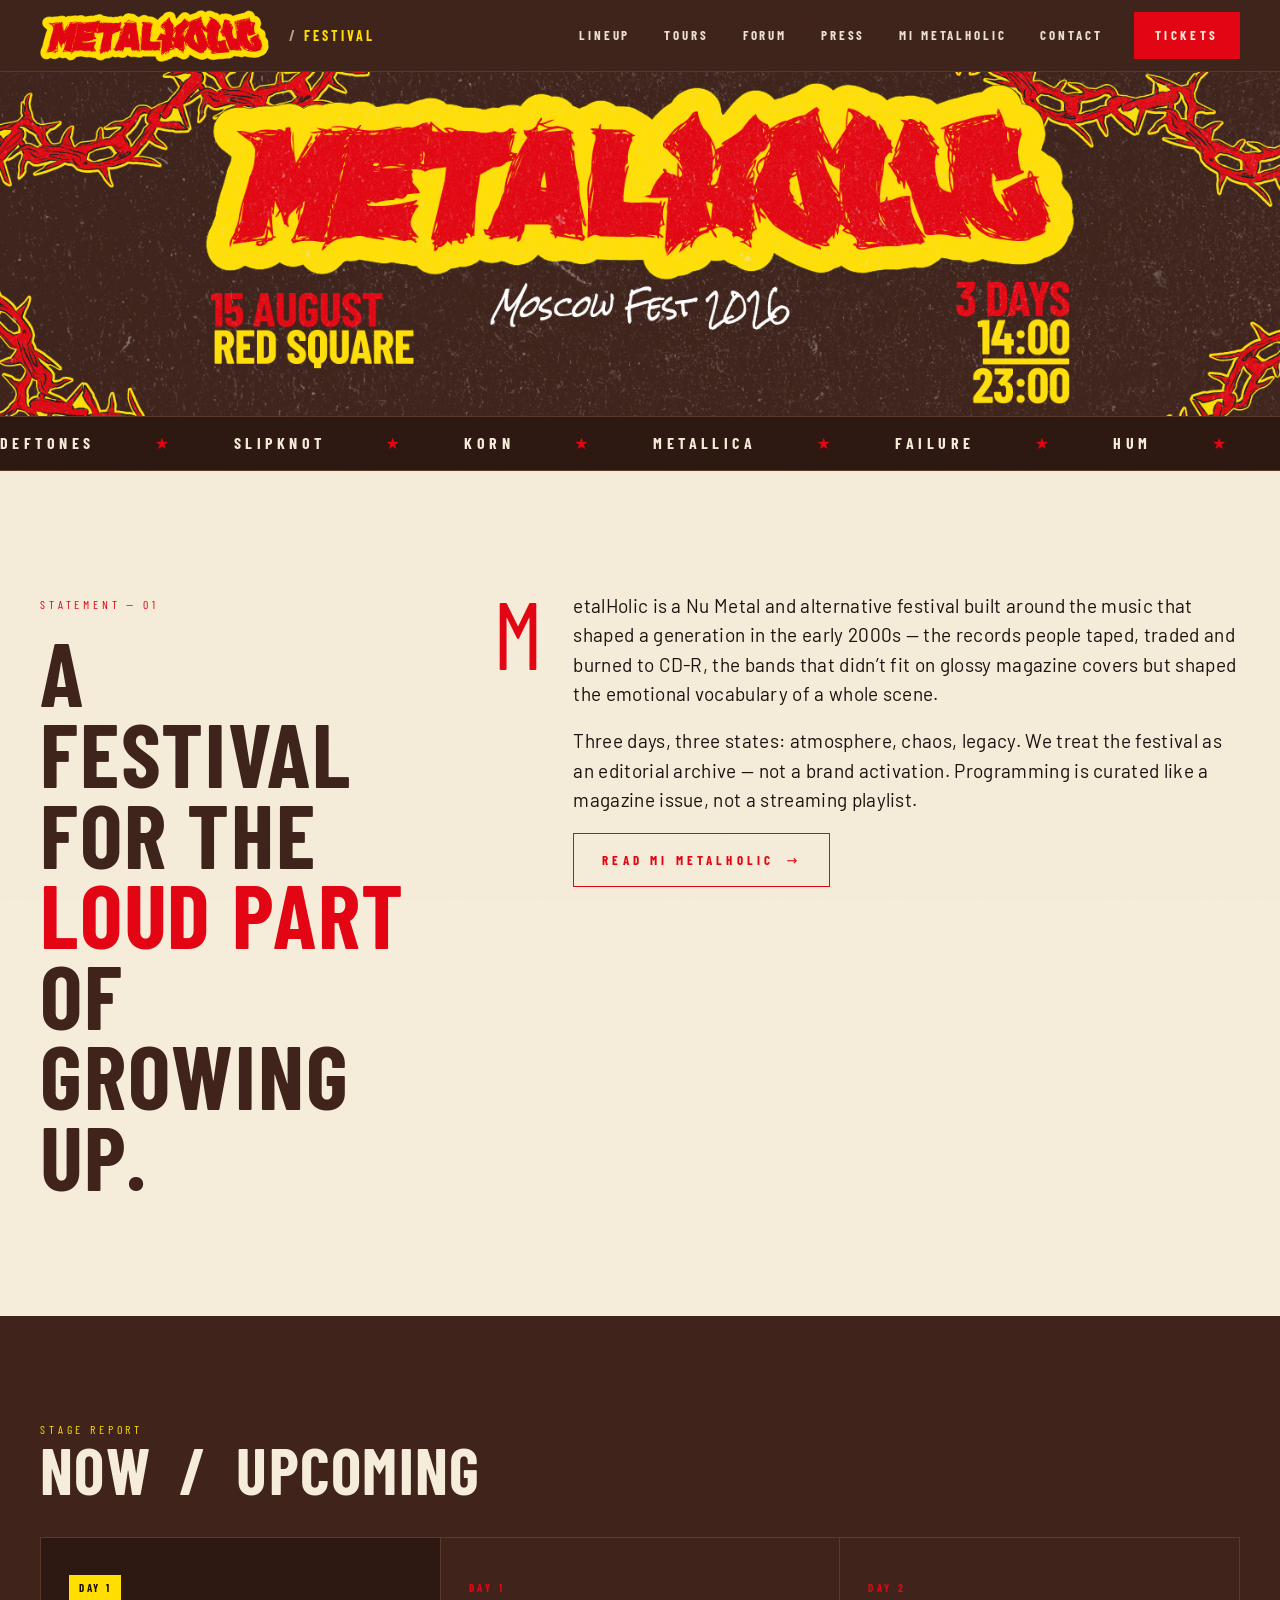
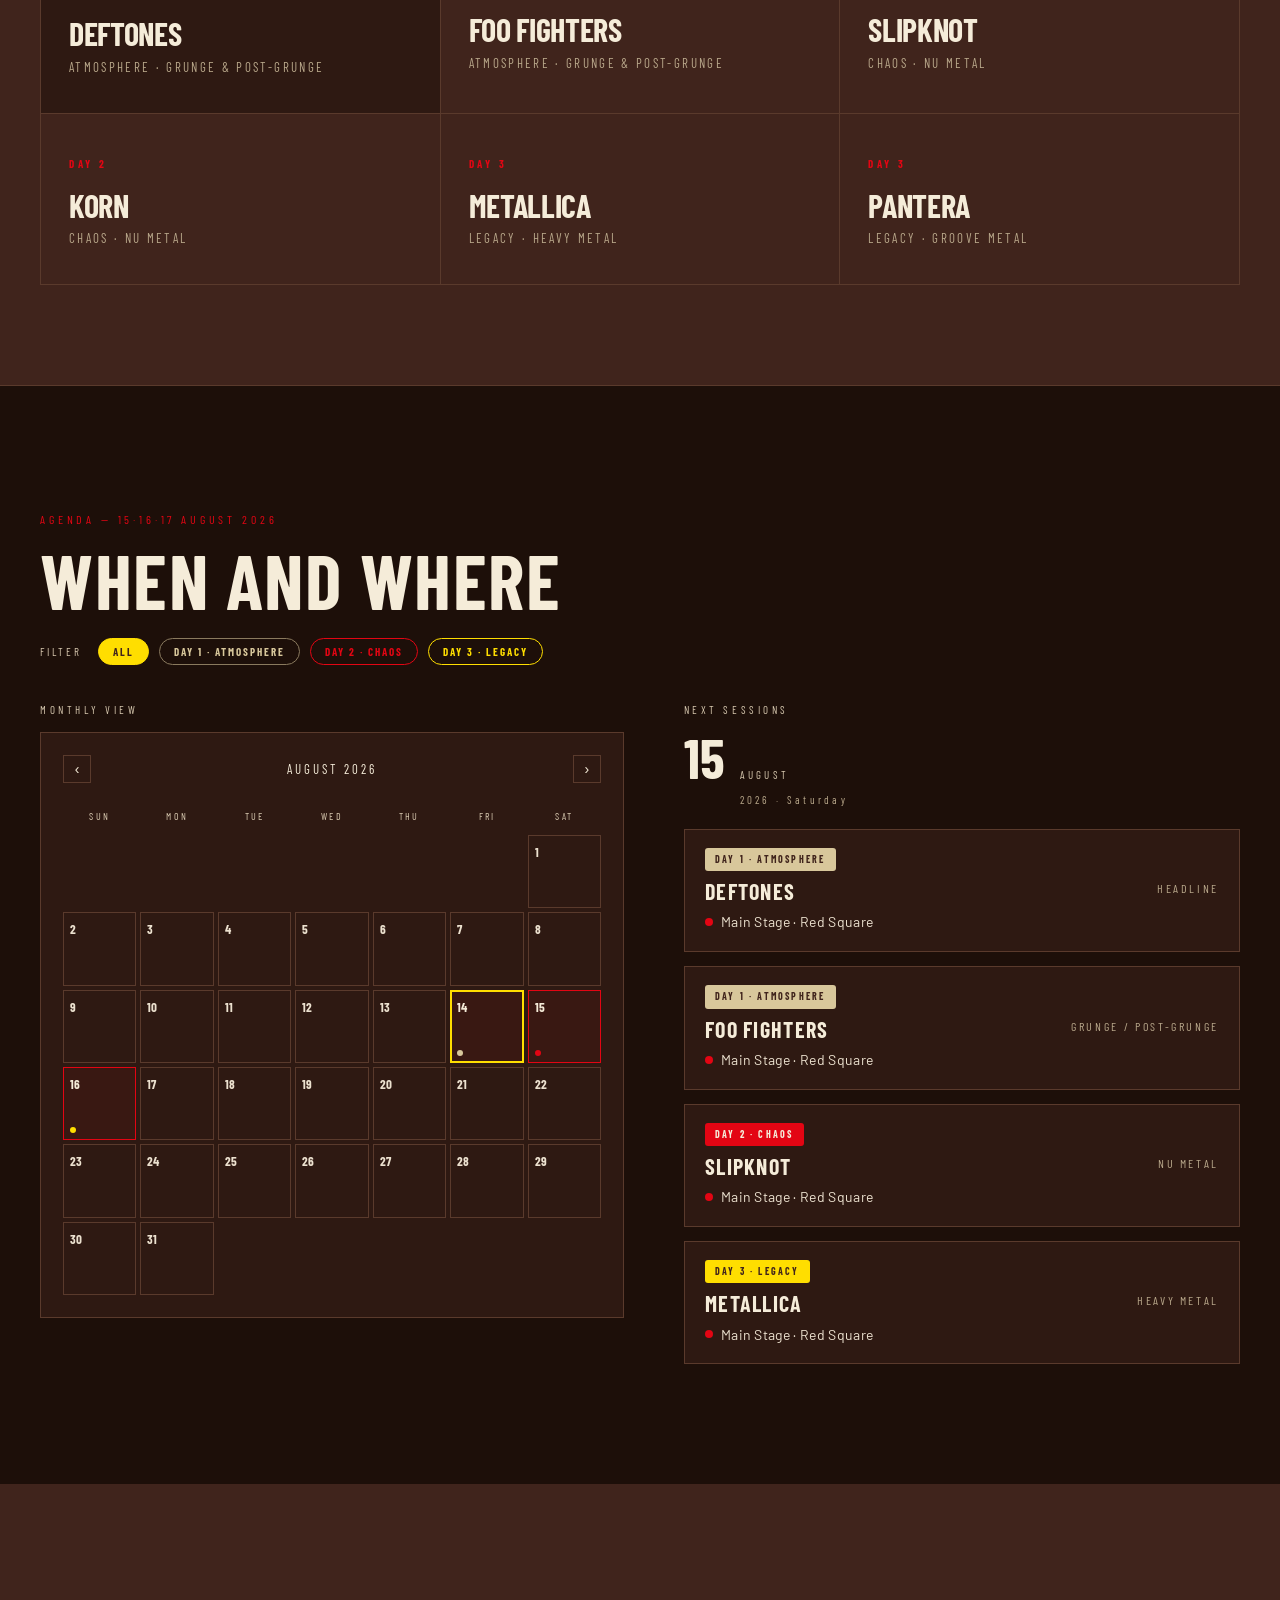
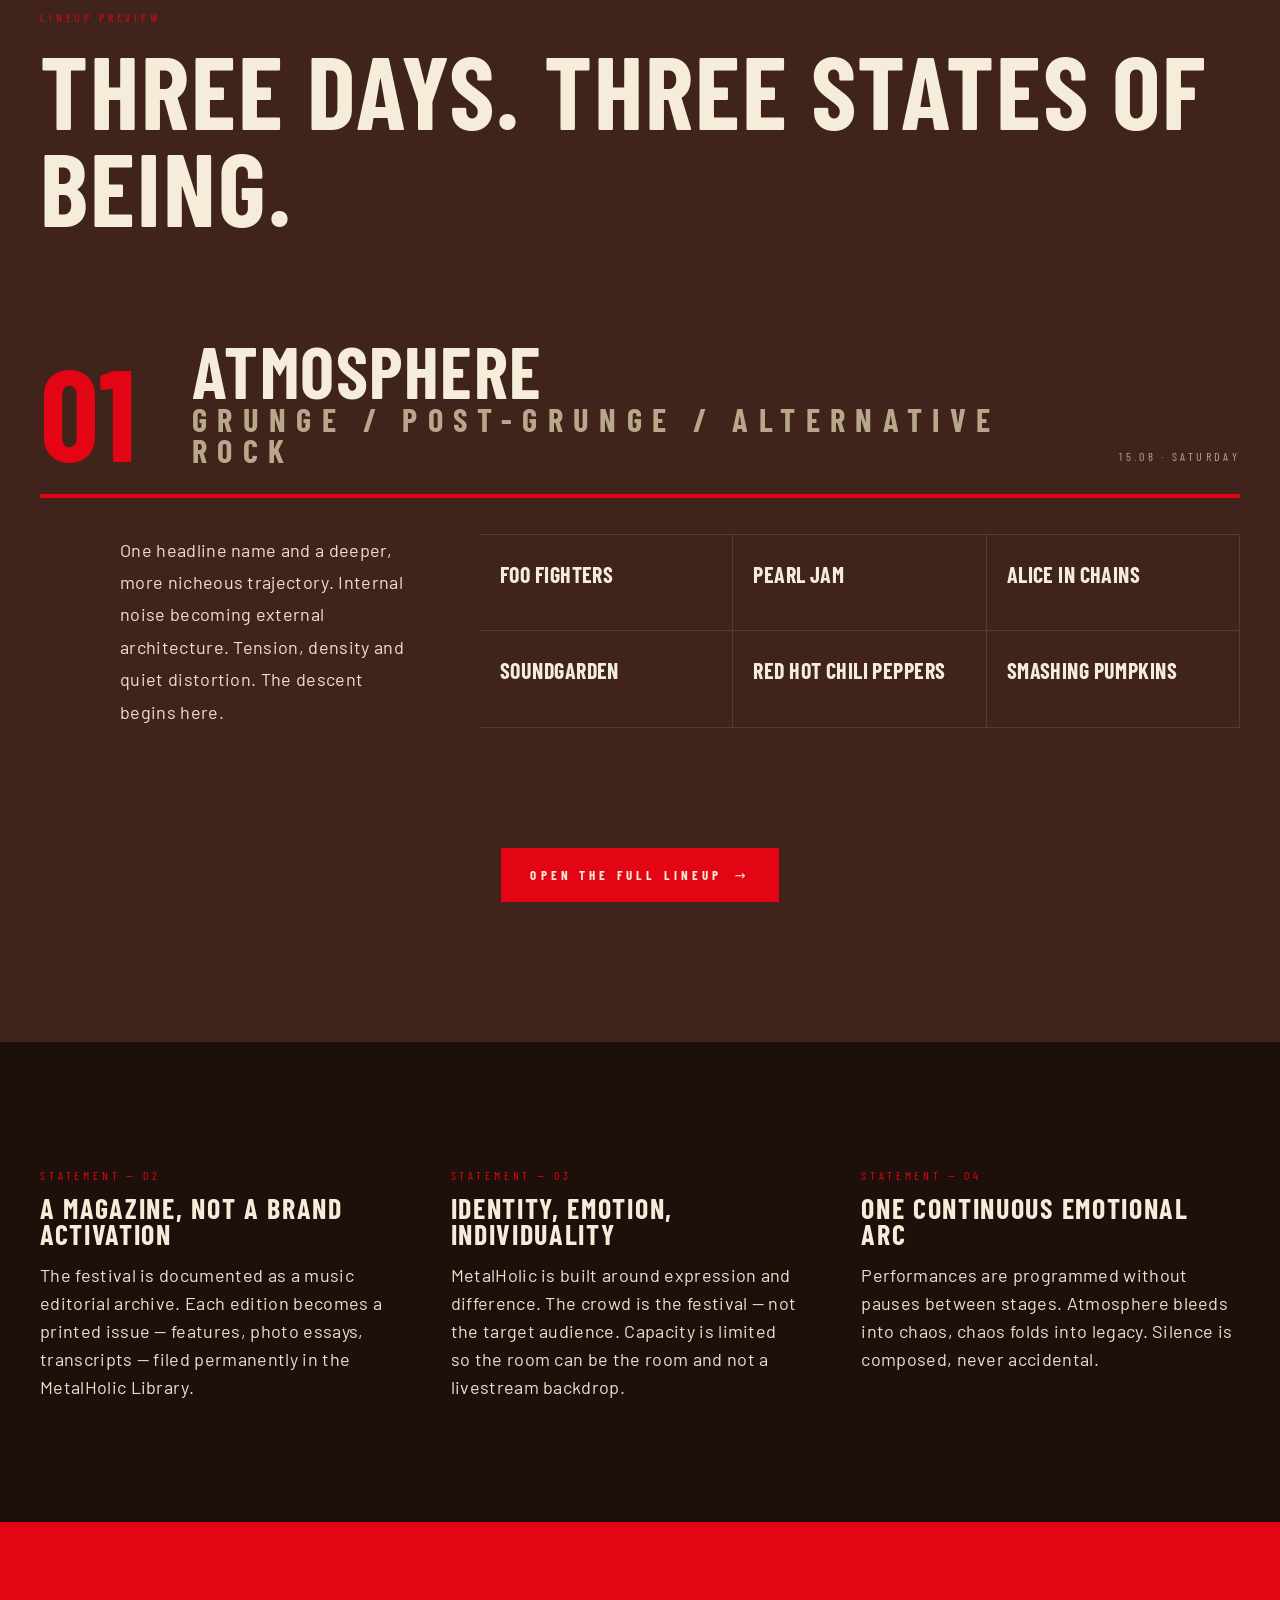
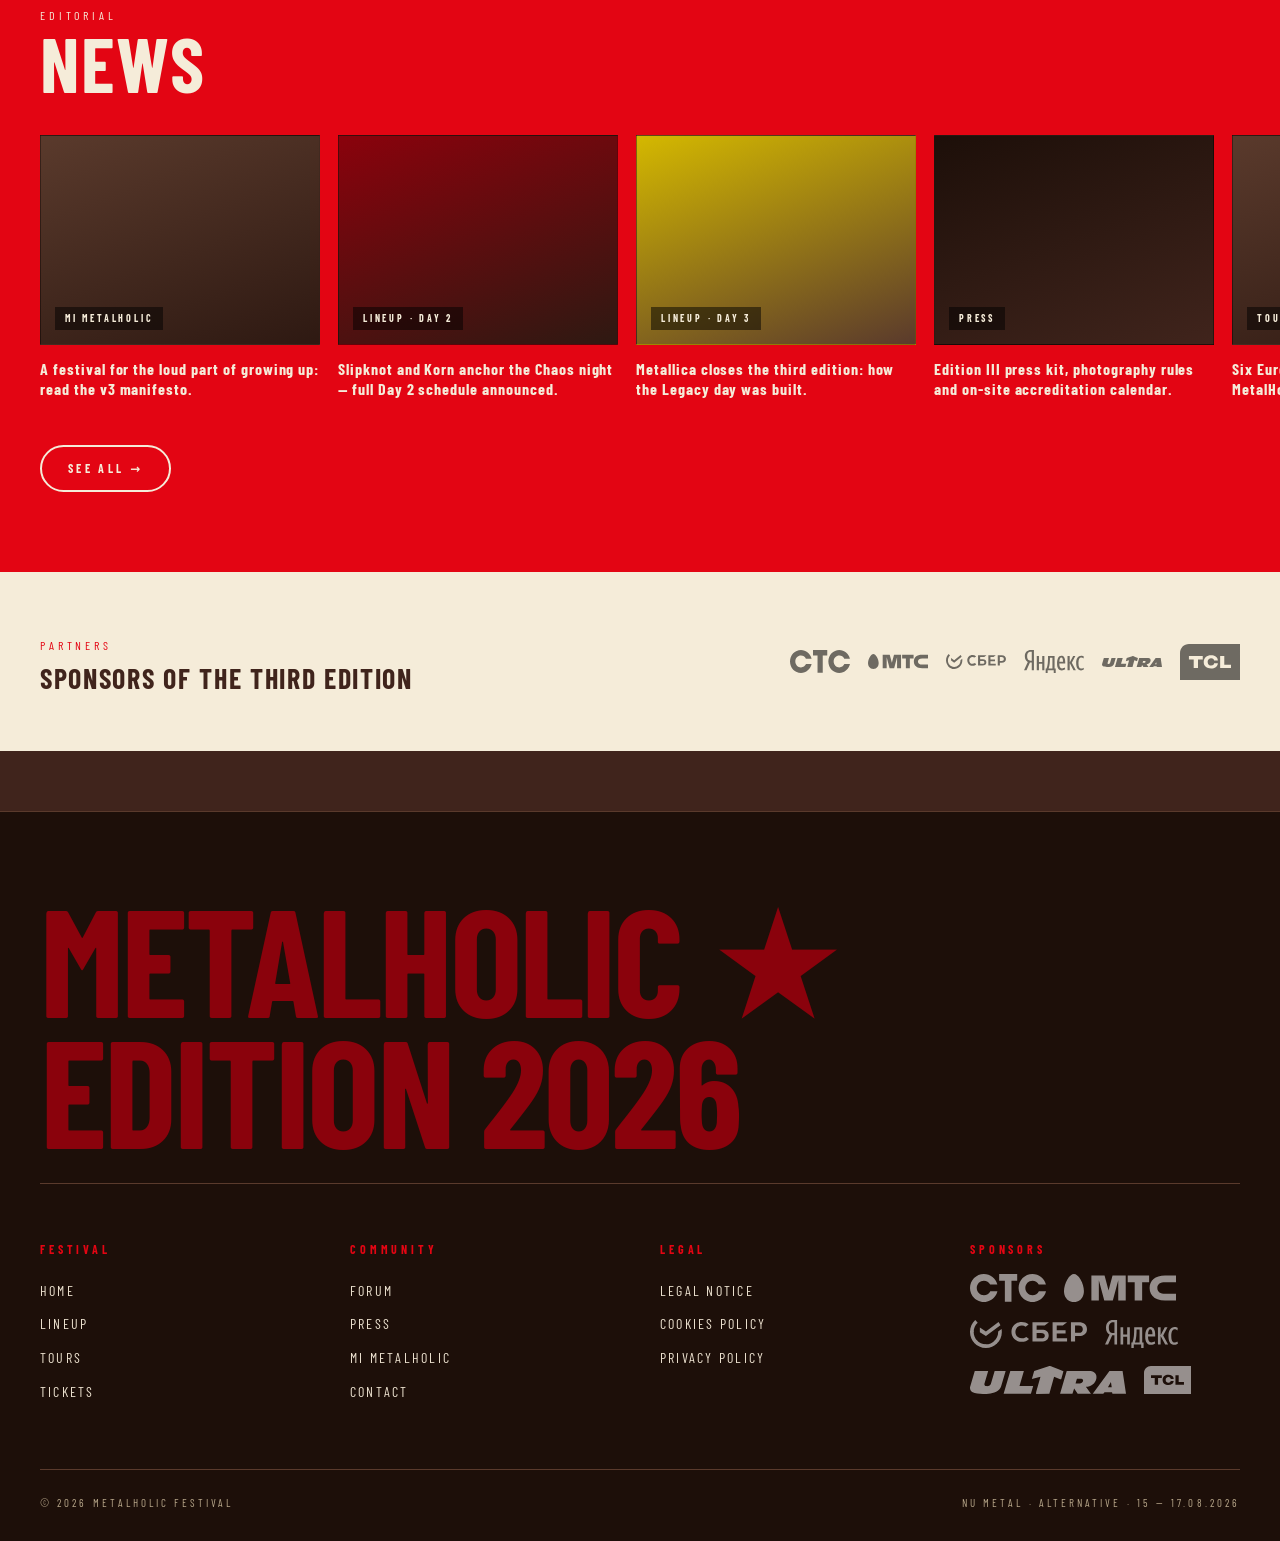
==== commit 3db4c952: "Update" ====
--- a/index.html
+++ b/index.html
@@ -4,20 +4,22 @@
 <meta charset="UTF-8">
 <meta name="viewport" content="width=device-width, initial-scale=1.0">
 <title>MetalHolic Festival — Nu Metal &amp; Alternative</title>
-<meta name="description" content="MetalHolic Festival — a three-day Nu Metal and alternative festival inspired by the loud part of the 2000s. Atmosphere, Chaos, Legacy. 14—16 August 2026.">
-<link rel="icon" href="assets/logo/logo.svg" type="image/svg+xml">
+<meta name="description" content="MetalHolic Festival — a three-day Nu Metal and alternative festival inspired by the loud part of the 2000s. Atmosphere, Chaos, Legacy. 15—17 August 2026.">
+<link rel="icon" href="assets/logo/SVG/MH_Regular.svg" type="image/svg+xml">
 <link rel="stylesheet" href="styles.css">
 <link rel="preconnect" href="https://fonts.googleapis.com">
 <link rel="preconnect" href="https://fonts.gstatic.com" crossorigin>
-<link href="https://fonts.googleapis.com/css2?family=Barlow:wght@300;400;500;700&family=Barlow+Condensed:wght@300;400;500;700&family=Rock+Salt&display=swap" rel="stylesheet">
+<link href="https://fonts.googleapis.com/css2?family=Barlow:wght@400;500;700&family=Barlow+Condensed:wght@300;400;500;700&family=Rock+Salt&display=swap" rel="stylesheet">
 </head>
 <body>
 
 <header class="header">
-  <a href="index.html" class="logo">
-    <img src="assets/logo/logo.svg" alt="MetalHolic Festival">
-    <span class="logo-word">MetalHolic</span>
-  </a>
+  <div class="header-left">
+    <a class="logo" href="index.html">
+      <img src="assets/logo/SVG/Secondary_Horizontal.svg" alt="MetalHolic Festival">
+    </a>
+    <button class="menu-btn" id="menuBtn" aria-label="Open menu">Festival</button>
+  </div>
   <button class="menu-toggle" id="menuToggle" aria-label="Open menu">≡</button>
   <nav class="nav" id="navMenu">
     <a href="lineup.html">Lineup</a>
@@ -30,23 +32,51 @@
   </nav>
 </header>
 
+<div class="fullscreen-menu" id="fullscreenMenu">
+  <button class="fullscreen-close" id="fullscreenClose" aria-label="Close menu">✕</button>
+  <nav class="fullscreen-nav">
+    <div class="fs-category">
+      <span class="fs-cat-head"><span class="slash">/</span>Festival</span>
+      <div class="fs-cat-items">
+        <a href="index.html">Home</a>
+        <a href="lineup.html">Lineup</a>
+        <a href="tours.html">Tours</a>
+        <a href="tickets.html">Tickets</a>
+      </div>
+    </div>
+    <div class="fs-category">
+      <span class="fs-cat-head"><span class="slash">/</span>Community</span>
+      <div class="fs-cat-items">
+        <a href="forum.html">Forum</a>
+        <a href="press.html">Press</a>
+        <a href="about.html">Mi MetalHolic</a>
+        <a href="contact.html">Contact</a>
+      </div>
+    </div>
+    <div class="fs-category">
+      <span class="fs-cat-head"><span class="slash">/</span>Legal</span>
+      <div class="fs-cat-items">
+        <a href="legal-notice.html">Legal Notice</a>
+        <a href="cookies.html">Cookies Policy</a>
+        <a href="privacy.html">Privacy Policy</a>
+      </div>
+    </div>
+  </nav>
+  <div class="fullscreen-sponsors">
+    <span class="fullscreen-label">Partners</span>
+    <div class="sponsors">
+      <img src="assets/logo/BLANCO/SVG/STS_Blanco.svg" alt="STS">
+      <img src="assets/logo/BLANCO/SVG/MTS_Blanco.svg" alt="MTS">
+      <img src="assets/logo/BLANCO/SVG/SBER_Blanco.svg" alt="Sber">
+      <img src="assets/logo/BLANCO/SVG/YANDEX_Blanco.svg" alt="Yandex">
+      <img src="assets/logo/BLANCO/SVG/ULTRA_Blanco.svg" alt="Ultra">
+      <img src="assets/logo/BLANCO/SVG/TCL_Blanco.svg" alt="TCL">
+    </div>
+  </div>
+</div>
+
 <section class="hero">
-  <img src="assets/images/hero.jpg" alt="MetalHolic Festival — Red Square Edition">
-  <div class="hero-overlay"></div>
-
-  <div class="hero-meta">
-    <strong>Edition III</strong>
-    Moscow · Red Square<br>
-    14 — 16 August 2026
-  </div>
-
-  <div class="hero-text">
-    <div>
-      <span class="hero-tagline">a love letter to the loud part of the 2000s</span>
-      <h1>METAL<em>HOLIC</em></h1>
-    </div>
-    <p>Three days of nu-metal, alternative and post-hardcore programmed as one continuous emotional arc. Atmosphere. Chaos. Legacy.</p>
-  </div>
+  <img src="assets/images/Banner_Artists_Hero.webp" alt="MetalHolic Festival — Red Square Edition">
 </section>
 
 <div class="marquee" aria-hidden="true">
@@ -75,34 +105,34 @@
     <h2>Now &nbsp;/ &nbsp;Upcoming</h2>
     <div class="live-grid">
       <div class="live-card now">
-        <span class="live-tag">Now playing · Day 1</span>
+        <span class="live-tag">Day 1</span>
         <h3>Deftones</h3>
-        <p>Main Stage · 22:30</p>
-      </div>
-      <div class="live-card">
-        <span class="live-tag">Next · Day 1</span>
-        <h3>Failure</h3>
-        <p>Atmosphere · 21:00</p>
-      </div>
-      <div class="live-card">
-        <span class="live-tag">Late · Day 1</span>
-        <h3>Title Fight</h3>
-        <p>Night Session · 01:30</p>
-      </div>
-      <div class="live-card">
-        <span class="live-tag">Tomorrow · Day 2</span>
+        <p>Atmosphere · Grunge &amp; Post-Grunge</p>
+      </div>
+      <div class="live-card">
+        <span class="live-tag">Day 1</span>
+        <h3>Foo Fighters</h3>
+        <p>Atmosphere · Grunge &amp; Post-Grunge</p>
+      </div>
+      <div class="live-card">
+        <span class="live-tag">Day 2</span>
         <h3>Slipknot</h3>
-        <p>Main Stage · 23:30</p>
-      </div>
-      <div class="live-card">
-        <span class="live-tag">Tomorrow · Day 2</span>
+        <p>Chaos · Nu Metal</p>
+      </div>
+      <div class="live-card">
+        <span class="live-tag">Day 2</span>
         <h3>Korn</h3>
-        <p>Main Stage · 21:30</p>
-      </div>
-      <div class="live-card">
-        <span class="live-tag">Closing · Day 3</span>
+        <p>Chaos · Nu Metal</p>
+      </div>
+      <div class="live-card">
+        <span class="live-tag">Day 3</span>
         <h3>Metallica</h3>
-        <p>Main Stage · 23:30</p>
+        <p>Legacy · Heavy Metal</p>
+      </div>
+      <div class="live-card">
+        <span class="live-tag">Day 3</span>
+        <h3>Pantera</h3>
+        <p>Legacy · Groove Metal</p>
       </div>
     </div>
   </div>
@@ -110,7 +140,7 @@
 
 <section class="section section--brown-deep">
   <div class="container">
-    <span class="eyebrow">Agenda — 14·15·16 August 2026</span>
+    <span class="eyebrow">Agenda — 15·16·17 August 2026</span>
     <h2 style="font-size:clamp(40px,6vw,80px); color:var(--c-paper); margin: 12px 0 22px;">When and where</h2>
 
     <div class="chip-row" style="margin-bottom: 36px;">
@@ -145,32 +175,32 @@
       <div>
         <div class="col-label">Next sessions</div>
         <div class="feed-pin">
-          <span class="pin-num">14</span>
-          <span><span class="pin-mon">August</span><br><span class="pin-year">2026 · Thursday</span></span>
+          <span class="pin-num">15</span>
+          <span><span class="pin-mon">August</span><br><span class="pin-year">2026 · Saturday</span></span>
         </div>
         <div class="event-feed">
           <article class="event-card">
             <span class="type-pill atmos">Day 1 · Atmosphere</span>
             <h3 class="event-title">Deftones</h3>
-            <span class="event-meta">22:30 · Headline</span>
+            <span class="event-meta">Headline</span>
             <span class="event-loc">Main Stage · Red Square</span>
           </article>
           <article class="event-card">
             <span class="type-pill atmos">Day 1 · Atmosphere</span>
-            <h3 class="event-title">Failure</h3>
-            <span class="event-meta">21:00 · Atmosphere</span>
-            <span class="event-loc">Atmosphere Stage</span>
+            <h3 class="event-title">Foo Fighters</h3>
+            <span class="event-meta">Grunge / Post-Grunge</span>
+            <span class="event-loc">Main Stage · Red Square</span>
           </article>
           <article class="event-card">
             <span class="type-pill chaos">Day 2 · Chaos</span>
             <h3 class="event-title">Slipknot</h3>
-            <span class="event-meta">23:30 · Headline</span>
+            <span class="event-meta">Nu Metal</span>
             <span class="event-loc">Main Stage · Red Square</span>
           </article>
           <article class="event-card">
             <span class="type-pill legacy">Day 3 · Legacy</span>
             <h3 class="event-title">Metallica</h3>
-            <span class="event-meta">23:30 · Closing</span>
+            <span class="event-meta">Heavy Metal</span>
             <span class="event-loc">Main Stage · Red Square</span>
           </article>
         </div>
@@ -186,18 +216,18 @@
 
     <div class="day-header">
       <span class="day-num">01</span>
-      <h2>Atmosphere<span class="sub">Emotional / atmospheric</span></h2>
-      <span class="day-stage">14.08 · Main · Atmosphere</span>
+      <h2>Atmosphere<span class="sub">Grunge / Post-Grunge / Alternative Rock</span></h2>
+      <span class="day-stage">15.08 · Saturday</span>
     </div>
     <div class="day-body">
       <p class="day-text serif capitular">One headline name and a deeper, more nicheous trajectory. Internal noise becoming external architecture. Tension, density and quiet distortion. The descent begins here.</p>
       <div class="artists-list">
-        <div class="artist-card headline"><span class="name">Deftones</span><span class="meta">22:30 · Headline</span></div>
-        <div class="artist-card"><span class="name">Failure</span><span class="meta">21:00 · Atmosphere</span></div>
-        <div class="artist-card"><span class="name">Hum</span><span class="meta">19:30 · Atmosphere</span></div>
-        <div class="artist-card"><span class="name">Title Fight</span><span class="meta">01:30 · Night</span></div>
-        <div class="artist-card"><span class="name">Cloakroom</span><span class="meta">18:00 · Atmosphere</span></div>
-        <div class="artist-card"><span class="name">Superheaven</span><span class="meta">17:00 · Atmosphere</span></div>
+        <div class="artist-card"><span class="name">Foo Fighters</span></div>
+        <div class="artist-card"><span class="name">Pearl Jam</span></div>
+        <div class="artist-card"><span class="name">Alice In Chains</span></div>
+        <div class="artist-card"><span class="name">Soundgarden</span></div>
+        <div class="artist-card"><span class="name">Red Hot Chili Peppers</span></div>
+        <div class="artist-card"><span class="name">Smashing Pumpkins</span></div>
       </div>
     </div>
 
@@ -267,13 +297,13 @@
       <span class="eyebrow">Partners</span>
       <h3 style="color:var(--c-bg); margin-top:8px;">Sponsors of the third edition</h3>
     </div>
-    <div class="sponsors" style="filter:invert(1);">
-      <img src="assets/sponsors/sts.svg" alt="STS">
-      <img src="assets/sponsors/mts.svg" alt="MTS">
-      <img src="assets/sponsors/sber.svg" alt="Sber">
-      <img src="assets/sponsors/yandex.svg" alt="Yandex">
-      <img src="assets/sponsors/ultra.svg" alt="Ultra">
-      <img src="assets/sponsors/tcl.svg" alt="TCL">
+    <div class="sponsors" style="filter:brightness(0);">
+      <img src="assets/logo/BLANCO/SVG/STS_Blanco.svg" alt="STS">
+      <img src="assets/logo/BLANCO/SVG/MTS_Blanco.svg" alt="MTS">
+      <img src="assets/logo/BLANCO/SVG/SBER_Blanco.svg" alt="Sber">
+      <img src="assets/logo/BLANCO/SVG/YANDEX_Blanco.svg" alt="Yandex">
+      <img src="assets/logo/BLANCO/SVG/ULTRA_Blanco.svg" alt="Ultra">
+      <img src="assets/logo/BLANCO/SVG/TCL_Blanco.svg" alt="TCL">
     </div>
   </div>
 </section>
@@ -305,18 +335,18 @@
       <div class="footer-column">
         <h4>Sponsors</h4>
         <div class="sponsors">
-          <img src="assets/sponsors/sts.svg" alt="STS">
-          <img src="assets/sponsors/mts.svg" alt="MTS">
-          <img src="assets/sponsors/sber.svg" alt="Sber">
-          <img src="assets/sponsors/yandex.svg" alt="Yandex">
-          <img src="assets/sponsors/ultra.svg" alt="Ultra">
-          <img src="assets/sponsors/tcl.svg" alt="TCL">
+      <img src="assets/logo/BLANCO/SVG/STS_Blanco.svg" alt="STS">
+      <img src="assets/logo/BLANCO/SVG/MTS_Blanco.svg" alt="MTS">
+      <img src="assets/logo/BLANCO/SVG/SBER_Blanco.svg" alt="Sber">
+      <img src="assets/logo/BLANCO/SVG/YANDEX_Blanco.svg" alt="Yandex">
+      <img src="assets/logo/BLANCO/SVG/ULTRA_Blanco.svg" alt="Ultra">
+      <img src="assets/logo/BLANCO/SVG/TCL_Blanco.svg" alt="TCL">
         </div>
       </div>
     </div>
     <div class="footer-bottom">
       <span>© 2026 MetalHolic Festival</span>
-      <span>Nu Metal · Alternative · 14 — 16.08.2026</span>
+      <span>Nu Metal · Alternative · 15 — 17.08.2026</span>
     </div>
   </div>
 </footer>
--- a/styles.css
+++ b/styles.css
@@ -30,7 +30,7 @@
   --c-red:         #e30513;       /* primary energy / emotion */
   --c-red-bright:  #e30513;
   --c-red-burn:    #8a020c;
-  --c-yellow:      #ffde00;       /* highlight / attention */
+  --c-yellow:      #ffde00;       /* primary — highlight / attention */
   --c-yellow-deep: #d4b800;
   --c-text:        #ece1cf;
   --c-text-dim:    #b8a78a;
@@ -38,7 +38,7 @@
   --c-line-soft:   #7d5e4a;
 
   --f-display: "Barlow Condensed", "Arial Narrow", system-ui, sans-serif;
-  --f-body:    "Barlow", "Helvetica Neue", system-ui, sans-serif;
+  --f-body:    "Barlow", "Helvetica Neue", Arial, sans-serif;
   --f-accent:  "Rock Salt", "Permanent Marker", "Comic Sans MS", cursive;
 
   --max-width: 1280px;
@@ -98,7 +98,7 @@
 h3 { font-size: clamp(20px, 2.4vw, 28px); letter-spacing: 0.06em; }
 h4 { font-size: 14px; letter-spacing: 0.18em; }
 
-p  { font-family: var(--f-body); font-size: 18px; line-height: 1.7; color: var(--c-text); }
+p  { font-family: var(--f-body); font-size: 18px; line-height: 1.55; color: var(--c-text); text-wrap: pretty; }
 
 .eyebrow {
   font-family: var(--f-display);
@@ -119,20 +119,20 @@
   line-height: 1.2;
 }
 
-.capitular p:first-of-type::first-letter,
-p.capitular::first-letter,
-.capitular::first-letter {
-  font-family: var(--f-display);
-  font-weight: 700;
-  font-size: 5.2em;
+.capitular {
+  padding-left: 80px;
+  position: relative;
+}
+.capitular p:first-of-type::first-letter {
+  font-family: var(--f-display);
+  font-weight: 400;
+  font-size: 96px;
   float: left;
-  line-height: 0.82;
-  padding: 10px 18px 0 0;
-  color: var(--c-red-bright);
-  text-transform: uppercase;
-  letter-spacing: -0.02em;
-}
-.capitular p:first-of-type::first-letter { padding-top: 12px; }
+  line-height: 0.85;
+  margin-left: -80px;
+  color: var(--c-red-bright);
+  text-transform: uppercase;
+}
 
 .rule {
   height: 1px;
@@ -182,18 +182,35 @@
 .logo {
   display: flex;
   align-items: center;
-  gap: 14px;
-  text-decoration: none;
-  color: var(--c-paper);
-}
-.logo img { height: 44px; width: auto; filter: drop-shadow(0 0 0 transparent); }
-.logo .logo-word {
-  font-family: var(--f-display);
-  font-weight: 700;
-  font-size: 22px;
-  letter-spacing: 0.18em;
-  text-transform: uppercase;
-}
+  background: none;
+  border: none;
+  padding: 0;
+  color: var(--c-paper);
+}
+.logo img { height: 52px; width: auto; transition: opacity .2s ease; }
+.logo:hover img { opacity: .6; }
+
+.header-left {
+  display: flex;
+  align-items: center;
+  gap: 0;
+}
+.menu-btn {
+  font-family: var(--f-display);
+  font-weight: 700;
+  font-size: 14px;
+  letter-spacing: 0.22em;
+  text-transform: uppercase;
+  color: var(--c-yellow);
+  background: none;
+  border: none;
+  cursor: pointer;
+  padding: 10px 14px;
+  margin-left: 6px;
+  transition: color .2s ease;
+}
+.menu-btn::before { content: "/"; margin-right: 6px; color: var(--c-text-dim); }
+.menu-btn:hover { color: var(--c-paper); }
 
 .nav { display: flex; align-items: center; gap: 4px; }
 .nav a {
@@ -236,29 +253,121 @@
   font-family: var(--f-display);
 }
 
+/* ---------- 5B. FULLSCREEN MENU ---------- */
+.fullscreen-menu {
+  position: fixed;
+  inset: 0;
+  z-index: 9997;
+  background: var(--c-brown-deep);
+  display: flex;
+  flex-direction: column;
+  justify-content: center;
+  align-items: center;
+  opacity: 0;
+  pointer-events: none;
+  transition: opacity .35s ease;
+}
+.fullscreen-menu.active {
+  opacity: 1;
+  pointer-events: auto;
+}
+.fullscreen-close {
+  position: absolute;
+  top: 20px;
+  right: var(--gutter);
+  width: 44px;
+  height: 44px;
+  background: none;
+  border: 1px solid var(--c-line);
+  color: var(--c-paper);
+  font-size: 22px;
+  cursor: pointer;
+  display: grid;
+  place-items: center;
+  font-family: var(--f-display);
+  transition: border-color .2s ease, color .2s ease;
+}
+.fullscreen-close:hover { border-color: var(--c-red); color: var(--c-red-bright); }
+.fullscreen-nav {
+  display: flex;
+  flex-direction: column;
+  align-items: center;
+  gap: 36px;
+  padding: 40px 0;
+  overflow-y: auto;
+  -webkit-overflow-scrolling: touch;
+}
+.fullscreen-nav .fs-category {
+  display: flex;
+  flex-direction: column;
+  align-items: center;
+  gap: 6px;
+}
+.fullscreen-nav .fs-cat-head {
+  font-family: var(--f-display);
+  font-weight: 700;
+  font-size: clamp(36px, 5vw, 64px);
+  text-transform: uppercase;
+  letter-spacing: 0.16em;
+  color: var(--c-paper);
+  line-height: 1.1;
+}
+.fullscreen-nav .fs-cat-head .slash {
+  color: var(--c-yellow);
+  margin-right: 6px;
+  display: inline-block;
+}
+.fullscreen-nav .fs-cat-items {
+  display: flex;
+  flex-direction: column;
+  align-items: center;
+  gap: 2px;
+}
+.fullscreen-nav .fs-cat-items a {
+  font-family: var(--f-display);
+  font-weight: 500;
+  font-size: clamp(14px, 1.4vw, 18px);
+  text-transform: uppercase;
+  letter-spacing: 0.28em;
+  color: var(--c-text-dim);
+  text-decoration: none;
+  transition: color .2s ease;
+}
+.fullscreen-nav .fs-cat-items a:hover { color: var(--c-paper-dim); }
+.fullscreen-nav .fs-cat-items a::before {
+  content: "—";
+  color: var(--c-line-soft);
+  margin-right: 6px;
+}
+.fullscreen-label {
+  font-family: var(--f-display);
+  font-size: 10px;
+  letter-spacing: 0.28em;
+  text-transform: uppercase;
+  color: var(--c-text-dim);
+  display: block;
+  text-align: center;
+  margin-bottom: 16px;
+}
+.fullscreen-sponsors { text-align: center; }
+.fullscreen-sponsors .sponsors { justify-content: center; }
+.fullscreen-sponsors .sponsors img,
+.footer .sponsors img { height: 28px; width: auto; opacity: .55; transition: opacity .2s ease; }
+.fullscreen-sponsors .sponsors img:hover,
+.footer .sponsors img:hover { opacity: 1; }
+
 /* ---------- 6. HERO ---------- */
 .hero {
   margin-top: var(--header-h);
-  height: calc(100vh - var(--header-h));
-  min-height: 620px;
   position: relative;
-  overflow: hidden;
   background: var(--c-brown-deep);
 }
 .hero img {
   width: 100%;
-  height: 100%;
-  object-fit: cover;
-  opacity: 0.55;
-  filter: contrast(1.15) saturate(0.85) brightness(0.85);
-}
-.hero-overlay {
-  position: absolute; inset: 0;
-  background:
-    radial-gradient(ellipse at 30% 30%, rgba(184,31,28,0.18), transparent 55%),
-    linear-gradient(180deg, rgba(14,9,7,0.05) 0%, rgba(14,9,7,0.85) 80%, var(--c-bg) 100%);
-  z-index: 1;
-}
+  height: auto;
+  display: block;
+}
+.hero-overlay { display: none; }
 .hero-text {
   position: absolute;
   left: var(--gutter);
@@ -388,9 +497,10 @@
 .editorial-body p {
   font-family: var(--f-body);
   font-size: 19px;
-  line-height: 1.85;
+  line-height: 1.55;
   color: var(--c-text);
   margin-bottom: 18px;
+  text-wrap: pretty;
 }
 .section--paper .editorial-body p { color: #1a1410; }
 
@@ -527,6 +637,27 @@
   text-transform: uppercase;
   color: var(--c-text-dim);
 }
+
+.artists-grid {
+  display: grid;
+  grid-template-columns: repeat(4, 1fr);
+  gap: 0;
+  border-top: 1px solid var(--c-line);
+  margin-bottom: 60px;
+}
+.artist-grid-item {
+  padding: 14px 16px;
+  border-bottom: 1px solid var(--c-line);
+  border-right: 1px solid var(--c-line);
+  font-family: var(--f-display);
+  font-weight: 700;
+  font-size: 15px;
+  letter-spacing: 0.06em;
+  text-transform: uppercase;
+  color: var(--c-paper);
+  transition: background .2s ease, color .2s ease;
+}
+.artist-grid-item:hover { background: var(--c-red-burn); }
 
 /* legacy `.artists span` chips kept for any old markup */
 .artists { display: flex; flex-wrap: wrap; gap: 8px; margin: 24px 0; }
@@ -1057,6 +1188,89 @@
 }
 .ticket-card.featured li { color: var(--c-paper); border-bottom-color: rgba(236,225,207,0.18); }
 .ticket-card .btn { width: 100%; text-align: center; }
+
+/* Vertical ticket list for tickets page */
+.ticket-vertical {
+  max-width: 720px;
+  margin: 0 auto;
+}
+.ticket-row {
+  border-bottom: 1px solid var(--c-line);
+  padding: 36px 0;
+  display: flex;
+  flex-wrap: wrap;
+  gap: 20px;
+}
+.ticket-row.featured {
+  background: var(--c-red-burn);
+  margin: 0 -36px;
+  padding: 36px;
+  border-bottom-color: var(--c-red);
+}
+.ticket-row-head {
+  display: flex;
+  align-items: baseline;
+  gap: 20px;
+  flex-wrap: wrap;
+  width: 100%;
+}
+.ticket-row-head .ticket-name {
+  font-family: var(--f-display);
+  font-size: 28px;
+  text-transform: uppercase;
+  letter-spacing: 0.06em;
+  color: var(--c-paper);
+  flex: 1;
+}
+.ticket-row-head .ticket-price {
+  font-family: var(--f-display);
+  font-size: 52px;
+  font-weight: 700;
+  color: var(--c-red-bright);
+  line-height: 1;
+}
+.ticket-row.featured .ticket-price { color: var(--c-paper); }
+.ticket-row-head .ticket-price .cur { font-size: 0.45em; vertical-align: top; margin-right: 4px; }
+.ticket-row-desc {
+  display: flex;
+  gap: 28px;
+  align-items: start;
+  width: 100%;
+  padding-left: 2px;
+}
+.ticket-row-desc .card-meta {
+  min-width: 160px;
+  font-size: 12px;
+  color: var(--c-text-dim);
+}
+.ticket-row-desc ul {
+  flex: 1;
+  list-style: none;
+  margin: 0;
+}
+.ticket-row-desc li {
+  font-family: var(--f-body);
+  font-size: 15px;
+  padding: 6px 0;
+  border-bottom: 1px dashed var(--c-line-soft);
+  color: var(--c-text);
+}
+.ticket-row.featured li { color: var(--c-paper); border-bottom-color: rgba(236,225,207,0.18); }
+.ticket-row-desc .btn {
+  white-space: nowrap;
+  align-self: center;
+}
+.tickets-hero {
+  margin-top: var(--header-h);
+  position: relative;
+  background: var(--c-brown-deep);
+}
+.tickets-hero img {
+  width: 100%;
+  height: auto;
+  display: block;
+  display: block;
+}
 
 .press-row {
   display: grid;
